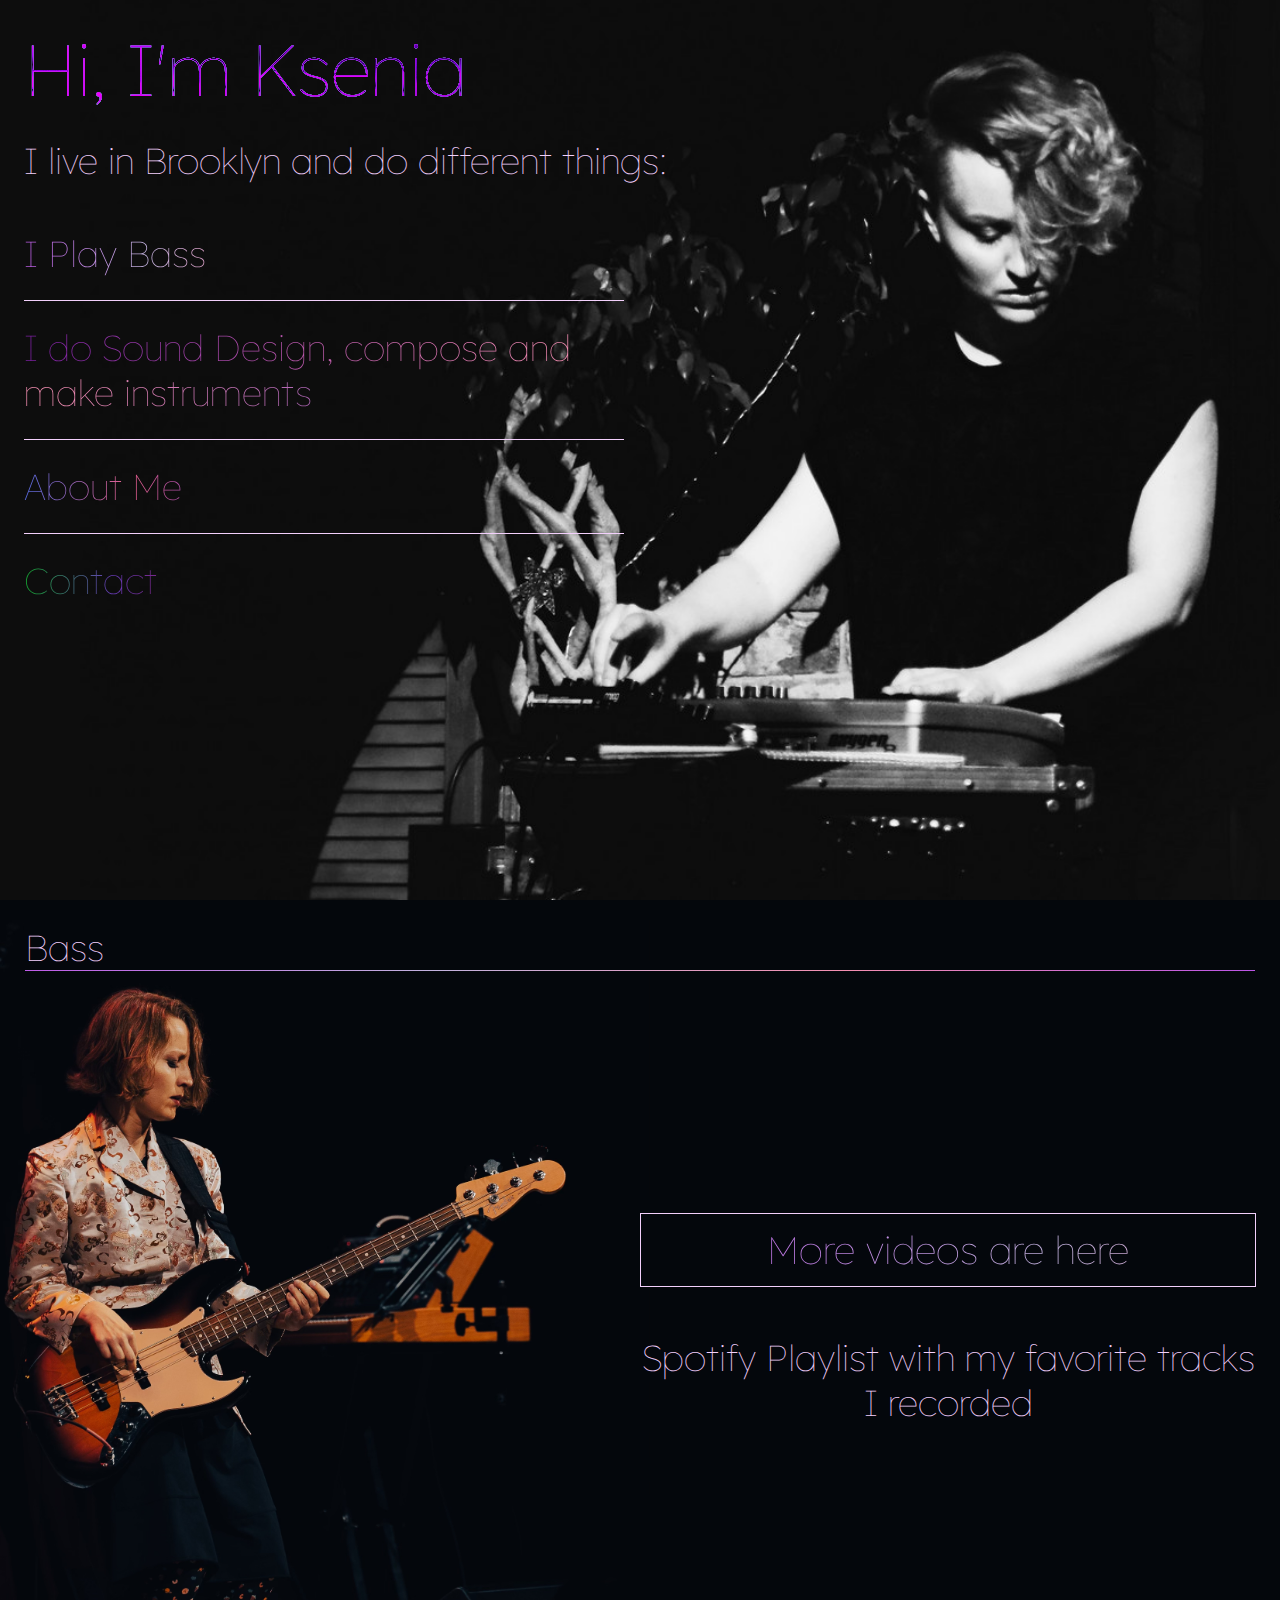
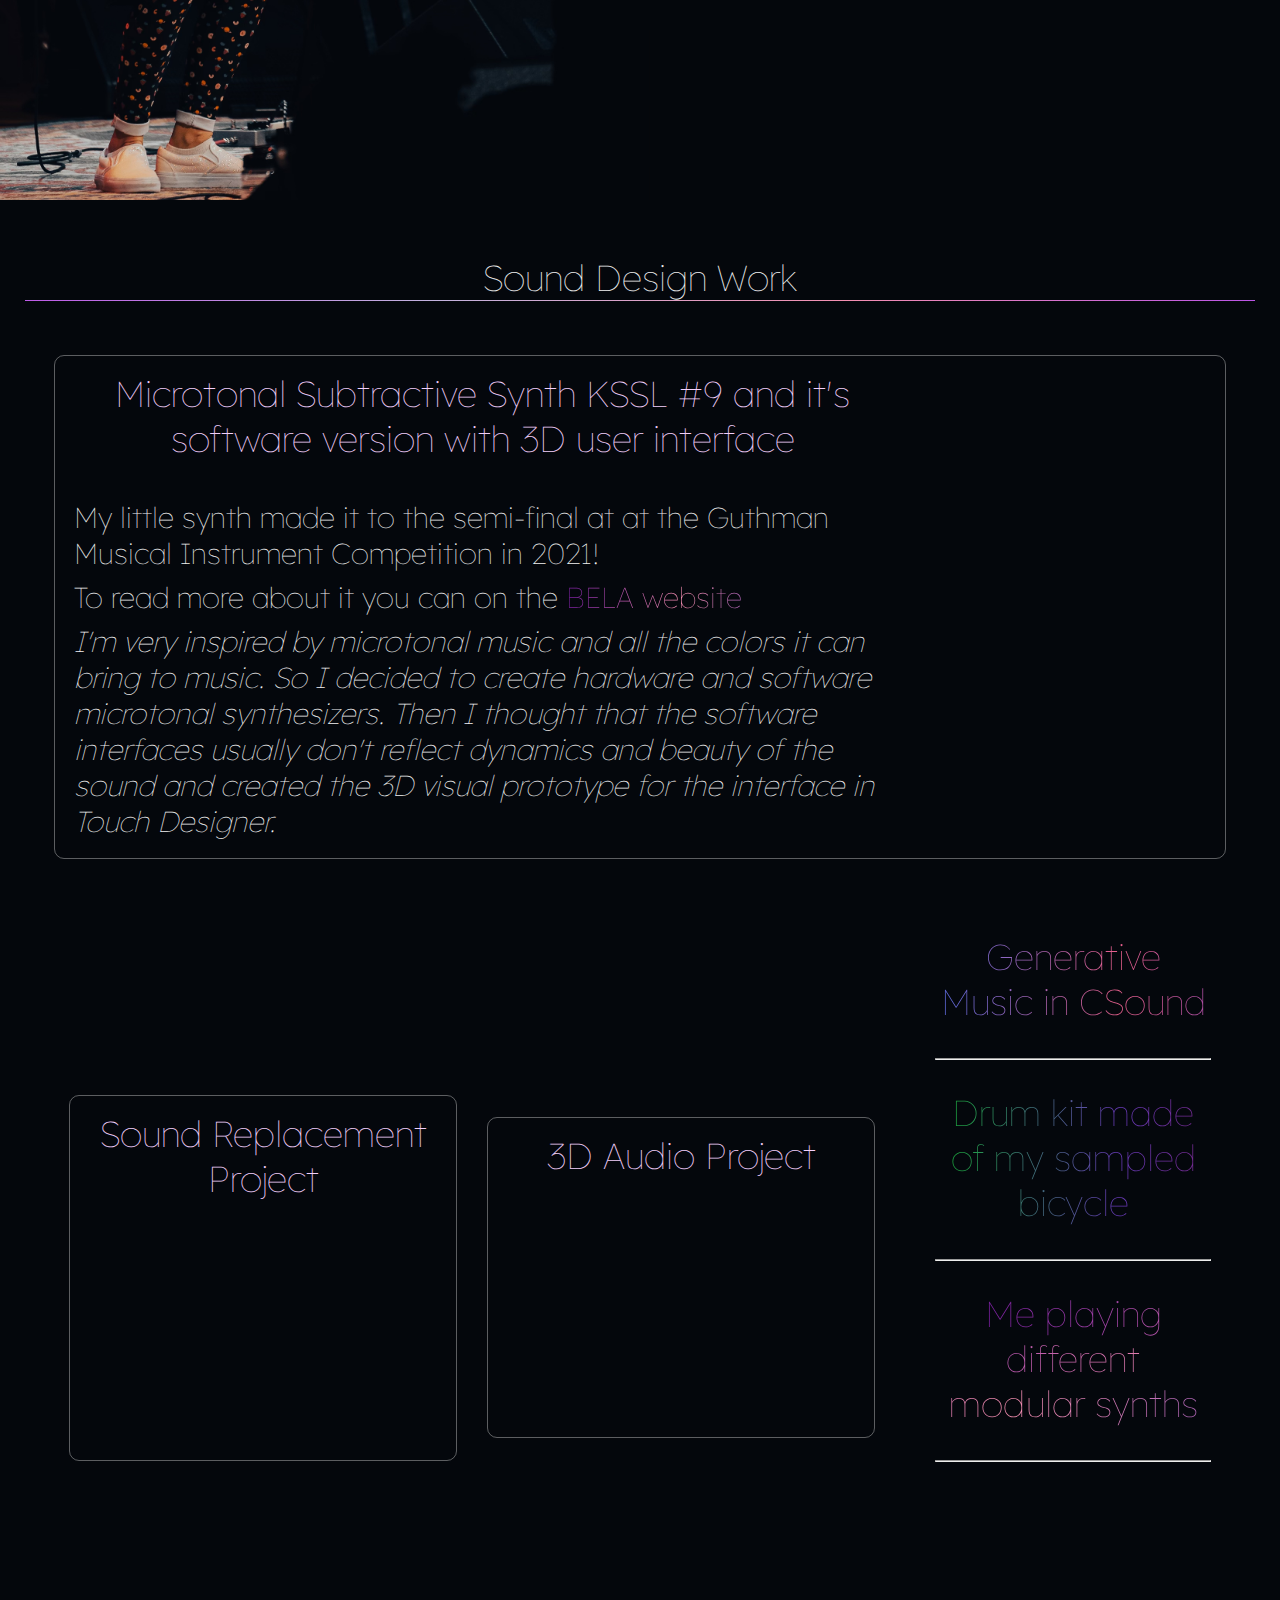
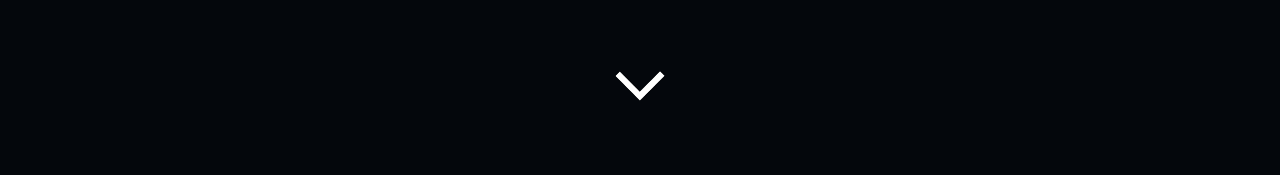
==== index.html @ 38d5e0b8 "add sound section" ====
<!DOCTYPE html>
<html lang="en">
  <head>
    <meta charset="UTF-8" />
    <meta name="viewport" content="width=device-width, initial-scale=1.0" />
    <link rel="stylesheet" href="styles.css" />
    <!-- <link rel="stylesheet" href="mediaqueries.css" /> -->
    <title>Ksenia</title>
  </head>
  <body>
    <section id="intro">
      <div class="content">
        <h1>Hi, I'm Ksenia</h1>
        <h2>I live in Brooklyn and do different things:</h2>

        <nav>
          <ul>
            <li><a href="#bass" class="glowing-list-1">I Play Bass</a></li>
            <li>
              <a href="#sound" class="glowing-list-2"
                >I do Sound Design, compose and make instruments</a
              >
            </li>
            <li><a href="#about" class="glowing-list-3">About Me</a></li>
            <li><a href="#contact" class="glowing-list-4">Contact</a></li>
          </ul>
        </nav>
      </div>
    </section>

    <section id="bass">
      <h2>Bass</h2>

      <div class="content">
        <div class="videos">
          <div>
            <div class="iframe-aspect-ratio">
              <iframe
                src="https://www.youtube.com/embed/ER7UyqsCuZs?si=igwknBAu9dpmXim9"
                title="YouTube video player"
                frameborder="0"
                allow="accelerometer; autoplay; clipboard-write; encrypted-media; gyroscope; picture-in-picture; web-share"
                allowfullscreen
              ></iframe>
            </div>
          </div>

          <div>
            <div class="iframe-aspect-ratio">
              <iframe
                src="https://www.youtube.com/embed/fm25aZRtSL4?si=6typotgjqZKX_PFl"
                title="YouTube video player"
                frameborder="0"
                allow="accelerometer; autoplay; clipboard-write; encrypted-media; gyroscope; picture-in-picture; web-share"
                allowfullscreen
              ></iframe>
            </div>
          </div>
        </div>

        <a
          class="more-videos glowing-list-1"
          href="https://youtube.com/playlist?list=PLnggjYkbmAYRdzCvsXTFa_NMc-6WFFzjN&si=6ZrbuTIdah1bga1S"
          target="_blank"
          >More videos are here</a
        >

        <div class="spotify">
          <h3>Spotify Playlist with my favorite tracks I recorded</h3>

          <iframe
            style="border-radius: 12px"
            src="https://open.spotify.com/embed/playlist/4ZUiWnlPpBr1buIvkFiyx6?utm_source=generator"
            frameborder="0"
            allowfullscreen=""
            allow="autoplay; clipboard-write; encrypted-media; fullscreen; picture-in-picture"
            loading="lazy"
          ></iframe>
        </div>
        <!-- <a href="#sound">
          <img src="/assets/arrow-down.png" alt="" class="arrow" href="#sound"
        /></a> -->
      </div>
    </section>
    <section id="sound">
      <h2>Sound Design Work</h2>
      <div class="container-kssl">
        <div class="kssl-text">
          <h3>
            Microtonal Subtractive Synth KSSL #9 and it's software version with
            3D user interface
          </h3>
          <p>
            My little synth made it to the semi-final at at the Guthman Musical
            Instrument Competition in 2021!
          </p>
          <p>
            To read more about it you can on the
            <a href="https://blog.bela.io/microtonal-synth-at-guthman/" class="glowing-list-2"
              >BELA website</a
            >
          </p>
          <p>
            <em>
              I'm very inspired by microtonal music and all the colors it can
              bring to music. So I decided to create hardware and software
              microtonal synthesizers. Then I thought that the software
              interfaces usually don't reflect dynamics and beauty of the sound
              and created the 3D visual prototype for the interface in Touch
              Designer.</em
            >
          </p>
        </div>
        <iframe
          width="356"
          height="200"
          src="https://www.youtube.com/embed/g0TnVF7yP6Q?si=8DM-0IqFEzrhtr99"
          title="YouTube video player"
          frameborder="0"
          allow="accelerometer; autoplay; clipboard-write; encrypted-media; gyroscope; picture-in-picture; web-share"
          allowfullscreen
        ></iframe>
      </div>
      <div class="container-mid">
        <div class="container-mid-left">
          <div class="sound-replacement">
            <h3>Sound Replacement Project</h3>
            <!-- <p>
            All the foley and creature sounds (except the thunder) are original
            - sampled or synthesized
          </p> -->
            <iframe
              width="356"
              height="200"
              src="https://www.youtube.com/embed/3ggFThMATzk?si=RX_49lnwSE-zMB6D"
              title="YouTube video player"
              frameborder="0"
              allow="accelerometer; autoplay; clipboard-write; encrypted-media; gyroscope; picture-in-picture; web-share"
              allowfullscreen
            ></iframe>
          </div>
          <div class="audio3d">
            <h3>3D Audio Project</h3>
            <!-- <p>
            Please use headphones to experience Spacial Audio. Guitar is
            recorded by David Fiuczynski. Voice sample by Kenny Werner
          </p> -->
            <iframe
              width="356"
              height="200"
              src="https://www.youtube.com/embed/QlKQpWC-YvA?si=zlp33jrdkTCvEUwx"
              title="YouTube video player"
              frameborder="0"
              allow="accelerometer; autoplay; clipboard-write; encrypted-media; gyroscope; picture-in-picture; web-share"
              allowfullscreen
            ></iframe>
          </div>
        </div>
        <div class="container-mid-right">
          <div class="small-window">
            <h3 class="glowing-list-3">Generative Music in CSound</h3>
            <hr />
          </div>
          <div class="small-window">
            <h3 class="glowing-list-4" ><a href="/bike.html">Drum kit made of my sampled bicycle</a></h3>
            <hr />
          </div>
          <div class="small-window">
            <h3>
              <a class="glowing-list-2"
                href="https://www.youtube.com/playlist?list=PLnggjYkbmAYQJW-3J2xver7lKZX9fLEfj"
                >Me playing different modular synths</a
              >
            </h3>
            <hr />
          </div>
          <div class="small-window">
            <!-- <h3>My Music on Bamdcamp</h3> -->
            <iframe
              style="border: 0; width: 100%; height: 42px"
              src="https://bandcamp.com/EmbeddedPlayer/album=1348326211/size=small/bgcol=ffffff/linkcol=333333/transparent=true/"
              seamless
              ><a href="https://kseniia.bandcamp.com/album/ambient"
                >Ambient by Kseniia</a
              ></iframe
            >
          </div>
          <div class="small-window">
            <!-- <h3>My Music on Bamdcamp</h3> -->
            <iframe
              style="border: 0; width: 100%; height: 42px"
              src="https://bandcamp.com/EmbeddedPlayer/album=4063065433/size=small/bgcol=ffffff/linkcol=0687f5/transparent=true/"
              seamless
              ><a href="https://kseniia.bandcamp.com/album/microtonal"
                >Microtonal by Kseniia</a
              ></iframe
            >
          </div>
        </div>
      </div>
    </div >
   
    <a href="#contact" >
      <img src="/assets/arrow-down.png" alt="" class="arrow" href="#contact" style="align-items: center"
    /></a>
  </div>
    </section>
    <script src="/script.js"></script>
  </body>
</html>
---- styles.css ----
/* Main Stuff */

@import url('https://fonts.googleapis.com/css2?family=Lexend:wght@100;200;300;400;500;600;700;800;900&family=Nunito+Sans:wght@200;300;400&family=Yuji+Boku&family=Yuji+Hentaigana+Akari&display=swap');

@keyframes moveRight {
  from {
    background-position: 0% center;
  }
  to {
    background-position: -200% center;
  }
}

* {
  margin: 0;
  padding: 0;
  box-sizing: border-box;
}

:root,
html {
  --base-font-size: 1rem;

  scroll-behavior: smooth;
  height: 100%;
  font-size: var(--base-font-size);
  background-color: rgb(13, 13, 13);
}

body {
  min-height: 100%;
  color: #f3d0fc;
  font-family: 'Lexend', sans-serif;
  font-weight: 100;
  font-size: 1.6rem;
}

a {
  text-decoration: none;
  color: rgb(240, 240, 240);
}

img {
  display: block;
  max-width: 100%;
  height: auto;
}

h1,
h2,
h3 {
  line-height: normal;
  font-weight: 100;
}

h3 {
  font-size: 1.5rem;
  margin-block-end: 1rem;
  text-align: center;
}

section {
  min-height: 100vh;
  display: flex;
  flex-direction: column;
  position: relative;
  padding: 1rem;
}

section:not(#intro) h2 {
  position: relative;
  z-index: 1;
  font-size: 1.5rem;
  margin-block-end: 1rem;
  border-width: 1px;
  border-style: solid;
  border-image: linear-gradient(
      to right,
      rgb(190, 92, 232),
      rgb(195, 179, 223),
      rgb(244, 143, 177),
      rgb(187, 85, 230)
    )
    0 0 100% 0;
}

section .content {
  position: relative;
  z-index: 1;
}

/* We're going to use the :before pseudo element for the section's background image. */
section::before {
  content: '';
  display: block;
  position: absolute;
  z-index: 0;
  inset: 0;
  background-position: 50% 0;
  background-size: cover;
  background-repeat: no-repeat;
  transition: opacity 1s;
}

section.in-view::before {
  opacity: max(calc(1 - var(--intersecting-ratio)), 0.1);
}

section.in-view .content {
  opacity: var(--intersecting-ratio);
}

/* Intro Section */

#intro::before {
  background-image: url('/assets/bg.jpg');
  background-position: right bottom;
  background-size: min(120%, 1200px);
  color: #f3d0fc;
  transition: background-position 1s;
}

h1 {
  font-weight: 100;
  font-size: 3rem;
  margin-bottom: 1rem;
  background: linear-gradient(121deg, #ad00ff 0%, #0c0056 100%),
    linear-gradient(121deg, #fa00ff 0%, rgba(0, 255, 71, 0) 100%),
    linear-gradient(127deg, #00f0ff 0%, #a80000 100%),
    radial-gradient(107% 142% at 15% 104%, #f3d0fc 0%, #1700a4 100%),
    radial-gradient(100% 100% at 50% 0%, #7300a9 0%, #00ffe0 100%),
    radial-gradient(100% 100% at 50% 0%, #7300a9 0%, #00ffe0 100%),
    linear-gradient(127deg, #b7d500 0%, #2200aa 100%);
  background-blend-mode: overlay, color, overlay, difference, color-dodge,
    difference, normal;
  background-size: 200%;
  background-clip: text;
  -webkit-background-clip: text;
  -webkit-text-fill-color: transparent;
}

#intro h2 {
  font-weight: 100;
  font-size: 1.5rem;
  margin-block-end: 1rem;
  color: #f3d0fc;
}

nav {
  max-width: min(100%, 25ch);
}

nav ul {
  list-style: none;
}

nav li {
  font-size: 1.5rem;
  border-block-end: 1px solid;
  padding-block: 1rem;
}

nav li:last-child {
  border-block-end: none;
}

.section-background {
  position: relative;
}

.glowing-list-1 {
  animation: moveRight 4s linear infinite;
  background: linear-gradient(
    to right,
    rgb(190, 92, 232),
    rgb(195, 179, 223),
    rgb(244, 143, 177),
    rgb(187, 85, 230)
  );
  background-size: 200%;
  background-clip: text;
  -webkit-background-clip: text;
  -webkit-text-fill-color: transparent;
}

.glowing-list-2 {
  animation: moveRight 4s linear infinite;
  background: linear-gradient(
    to left,
    rgb(123, 31, 162),
    rgb(103, 58, 183),
    rgb(244, 143, 177),
    rgb(123, 31, 162)
  );
  background-size: 200%;
  background-clip: text;
  -webkit-background-clip: text;
  -webkit-text-fill-color: transparent;
}

.glowing-list-3 {
  animation: moveRight 4s linear infinite;
  background: linear-gradient(
    to left,
    rgb(105, 87, 236),
    rgb(103, 58, 183),
    rgb(232, 96, 141),
    rgb(87, 107, 225)
  );
  background-size: 200%;
  background-clip: text;
  -webkit-background-clip: text;
  -webkit-text-fill-color: transparent;
}
.glowing-list-4 {
  animation: moveRight 5s linear infinite;
  background: linear-gradient(
    to right,
    rgb(20, 173, 50),
    rgb(103, 58, 183),
    rgb(131, 21, 89),
    rgb(31, 202, 53)
  );
  background-size: 200%;
  background-clip: text;
  -webkit-background-clip: text;
  -webkit-text-fill-color: transparent;
}

/* Bass section */
#bass {
  background-color: rgba(4, 7, 12, 255);
}

#bass::before {
  background-size: contain;
  background-position: -80px 20px;
  background-image: url('/assets/bg2.jpg');
  color: rgb(240, 240, 240);
}

#bass .iframe-aspect-ratio {
  position: relative;
  width: 100%;
  height: 0;
  padding-block-end: 56.25%;
  margin-block-end: 2rem;
}

#bass .iframe-aspect-ratio iframe {
  position: absolute;
  width: 100%;
  height: 100%;
  left: 0;
  top: 0;
}

#bass .more-videos {
  display: block;
  margin-block-end: 2rem;
  padding: 0.5rem;
  text-align: center;
  border: 1px solid #f3d0fc;
}

#bass .spotify iframe {
  width: 100%;
  height: 300px;
}

.container-bass {
  display: flex;
  flex-wrap: wrap;
  justify-content: flex-end;
  gap: 4vh;
  margin-right: 10vh;
  list-style: none;
}

.bass-class {
  width: 63%;
  float: right;
  text-align: center;
}

.arrow {
  height: 30px;
  margin-bottom: 50px;
}

#sound {
  background-color: rgba(4, 7, 12, 255);
  /* background-image: url("/assets/bg2.jpg"); */
  background-position: right 800px bottom 0px;
  background-attachment: fixed;
  background-size: contain;
  background-repeat: no-repeat;
  color: rgb(240, 240, 240);
}
/* Sound Design Section */
p {
  padding: 4px;
  font-size: 1.2rem;
}
#sound h2 {
  text-align: center;
  padding-top: 30px;
  margin-bottom: 0;
}
#sound h3 {
  font-size: 1.5rem;
  padding-bottom: 10px;
  font-weight: 100;
  text-align: center;
  color: #f3d0fc;
}

.container-kssl {
  margin: 30px;
  display: flex;
  /* flex-wrap: wrap; */
  border: 1px solid rgba(225, 225, 225, 0.4);
  padding: 15px;
  border-radius: 10px;
}
.kssl-text {
  padding-right: 15px;
}

.container-mid {
  margin: 30px;
  display: flex;
}
.container-mid-left {
  display: flex;
  /* flex-wrap: wrap; */
  align-items: center;
  /* border: 1px solid rgba(225, 225, 225, 0.4); */
  padding: 15px;
  border-radius: 10px;
}
.sound-replacement,
.audio3d {
  border: 1px solid rgba(225, 225, 225, 0.4);
  padding: 15px;
  border-radius: 10px;
  margin-right: 30px;
  margin-bottom: 5px;
}
.small-window {
  padding: 15px;
}
#sound .arrow {
  display: block;
  margin-left: auto;
  margin-right: auto;
  /* width: 50%; */
}
/* Contact Section */

#contact {
  background-color: rgba(4, 7, 12, 255);
  background-image: url('/assets/bg_contact.JPG');
  background-position: right 0px bottom 0px;
  background-attachment: fixed;
  background-size: cover;
  background-repeat: no-repeat;
  color: rgb(240, 240, 240);
}

#contact h2 {
  font-weight: 100;
  font-size: 3rem;
  padding-top: 5rem;
  padding-left: 12rem;
  margin-bottom: 4rem;
  /* padding-bottom: 4rem; */
  color: black;
}
#contact h3 {
  font-weight: 100;
  font-size: 1.5rem;
  padding-left: 12rem;
  padding-top: 10px;
  padding-bottom: 10px;
  color: black;
}
form {
  max-width: 420px;
  margin-left: 7rem;
  /* margin-left: 7rem; */
}
.feedback-input {
  border-radius: 5px;
  font-family: inherit;
  font-weight: 200;
  color: black;
  line-height: 22px;
  background-color: transparent;
  border: 1px solid black;
  transition: all 0.3s;
  padding: 13px;
  margin-bottom: 15px;
  width: 100%;
  box-sizing: border-box;
  outline: 0;
}

.feedback-input:focus {
  border: 1px solid gray;
}

textarea {
  height: 150px;
  line-height: 150%;
  resize: vertical;
}

.submit {
  font-family: inherit;
  font-weight: 200;
  background-color: transparent;
  width: 100%;
  border: 1px solid #0c0056;
  /* background: #cc6666; */
  border-radius: 5px;
  cursor: pointer;
  color: #10093e;
  font-size: 24px;
  padding-top: 10px;
  padding-bottom: 10px;
  transition: all 0.3s;
  /* margin-top: -4px; */
  /* font-weight: 700; */
  /* margin-bottom: 4rem; */
}

.submit:hover {
  background: rgba(255, 255, 255, 0.5);
}
.footer {
  margin-left: 10rem;
}
.social-links {
  padding-right: 37px;
  height: 50px;
  transition: all 0.3s;
}
.social-links:hover {
  opacity: 0.6;
}

@media screen and (min-width: 500px) {
  :root {
    font-size: calc(1.25 * var(--base-font-size));
  }

  #bass .content {
    align-self: flex-end;
    max-width: calc(500px - 2rem);
  }
}

@media screen and (min-width: 1000px) {
  :root {
    font-size: calc(1.5 * var(--base-font-size));
  }

  #bass .content {
    max-width: 50%;
  }

  #bass .videos {
    display: flex;
    gap: 0.5rem;
  }

  #bass .videos > :nth-child(1),
  #bass .videos > :nth-child(2) {
    flex-grow: 1;
  }
}

@media screen and (min-width: 1500px) {
  :root {
    font-size: calc(1.75 * var(--base-font-size));
  }
}

@media screen and (min-width: 2000px) {
  :root {
    font-size: calc(2 * var(--base-font-size));
  }
}
---- mediaqueries.css ----
@media screen and (max-width: 1400px) {
}

@media screen and (max-width: 1200px) {
  #intro {
    background-position: bottom 1400px right 400px;
    background-size: 70%;
  }
  h1 {
    font-weight: 200;
    font-size: 2.5rem;
    width: 100%;
    margin-bottom: 1rem;
  }
  h2 {
    font-weight: 100;
    font-size: 1.5rem;
  }
  .list-of-things {
    display: flex;
    flex-direction: column;
    width: 100%;
    /* margin-top: 1rem; */
  }
  .list-of-things h2 {
    margin-top: 1rem;
  }

  #bass {
    background-color: rgba(4, 7, 12, 255);
    background-image: url('/assets/bg2.jpg');
    background-position: right 800px bottom 0px;
    background-attachment: fixed;
    background-size: contain;
    background-repeat: no-repeat;
    color: rgb(240, 240, 240);
  }

  #bass h2 {
    font-family: inherit;
    padding-top: 40px;
    margin-bottom: 30px;
  }
  .container-bass {
    display: flex;
    flex-wrap: wrap;
    justify-content: flex-end;
    gap: 4vh;
    margin-right: 10vh;
    list-style: none;
  }

  .bass-class {
    width: 63%;
    float: right;
    text-align: center;
  }

  .arrow {
    height: 30px;
    margin-bottom: 50px;
  }
}

@media screen and (max-width: 600px) {
}
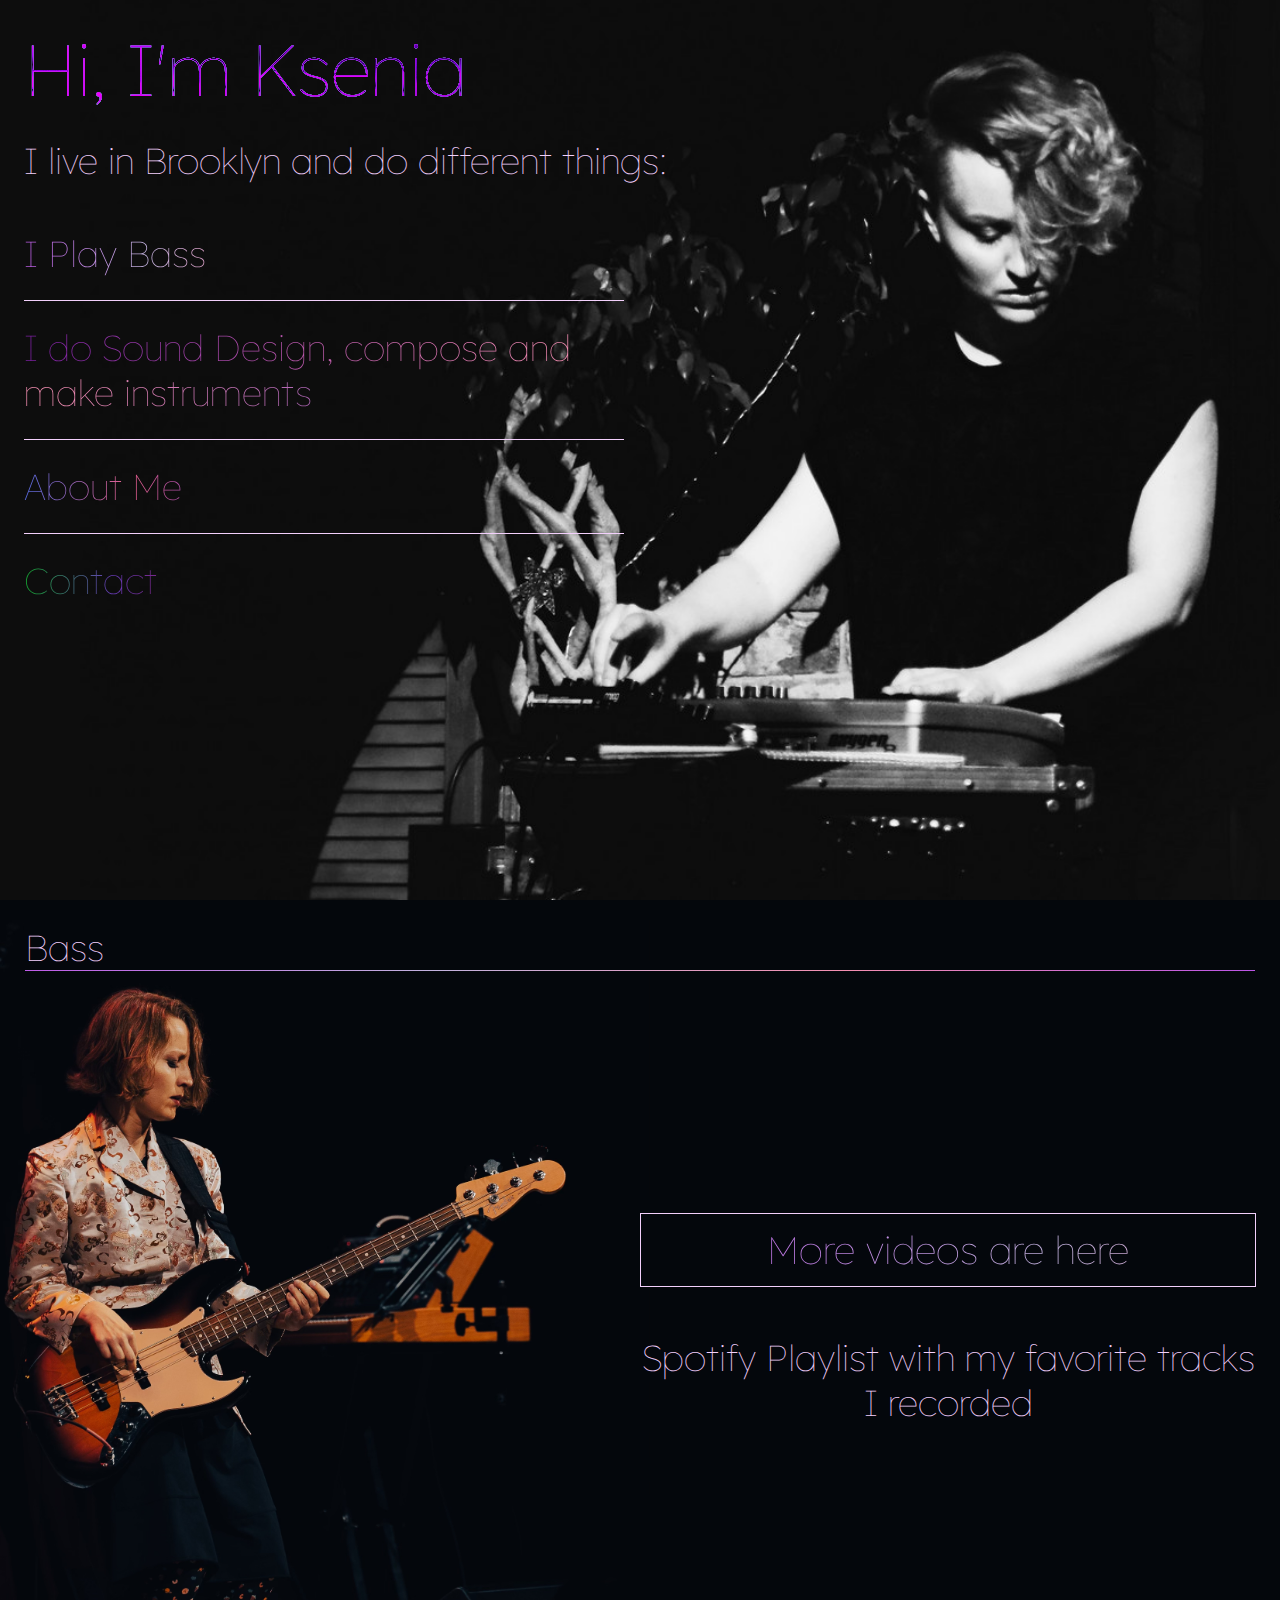
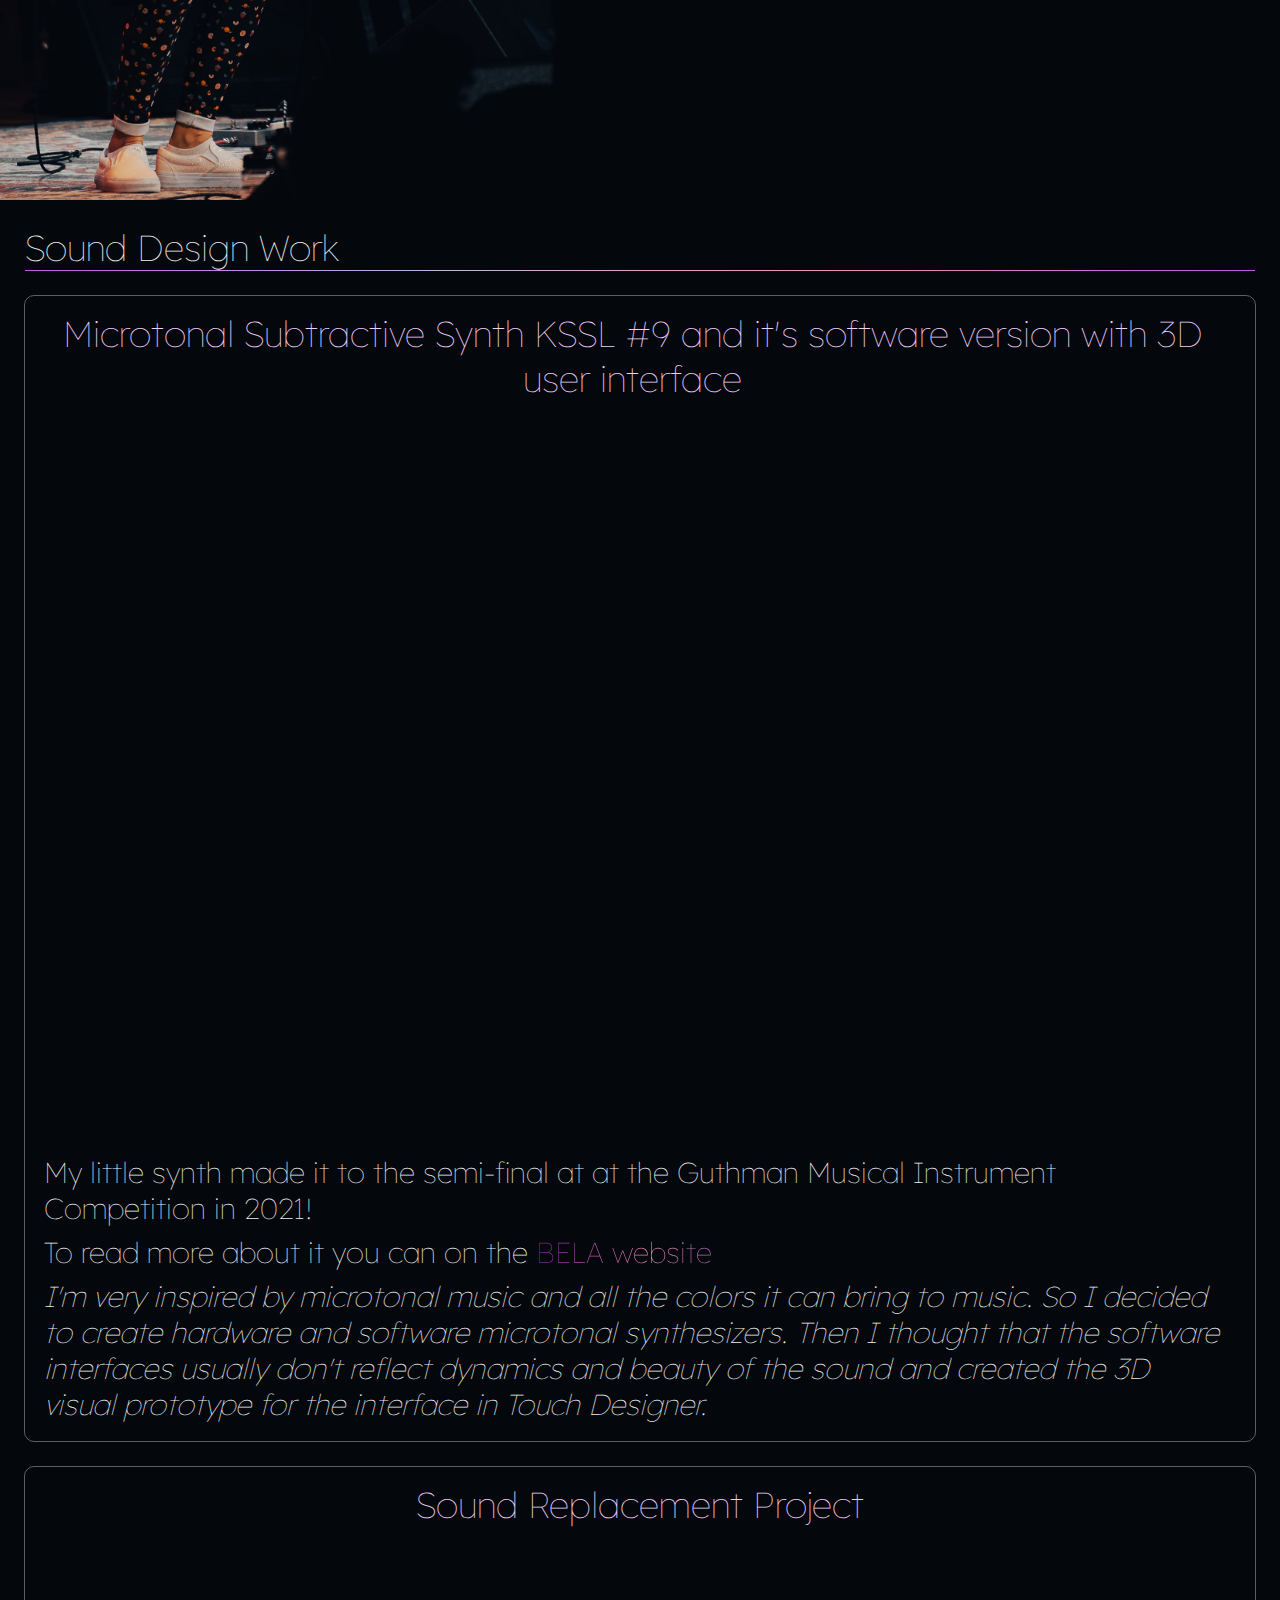
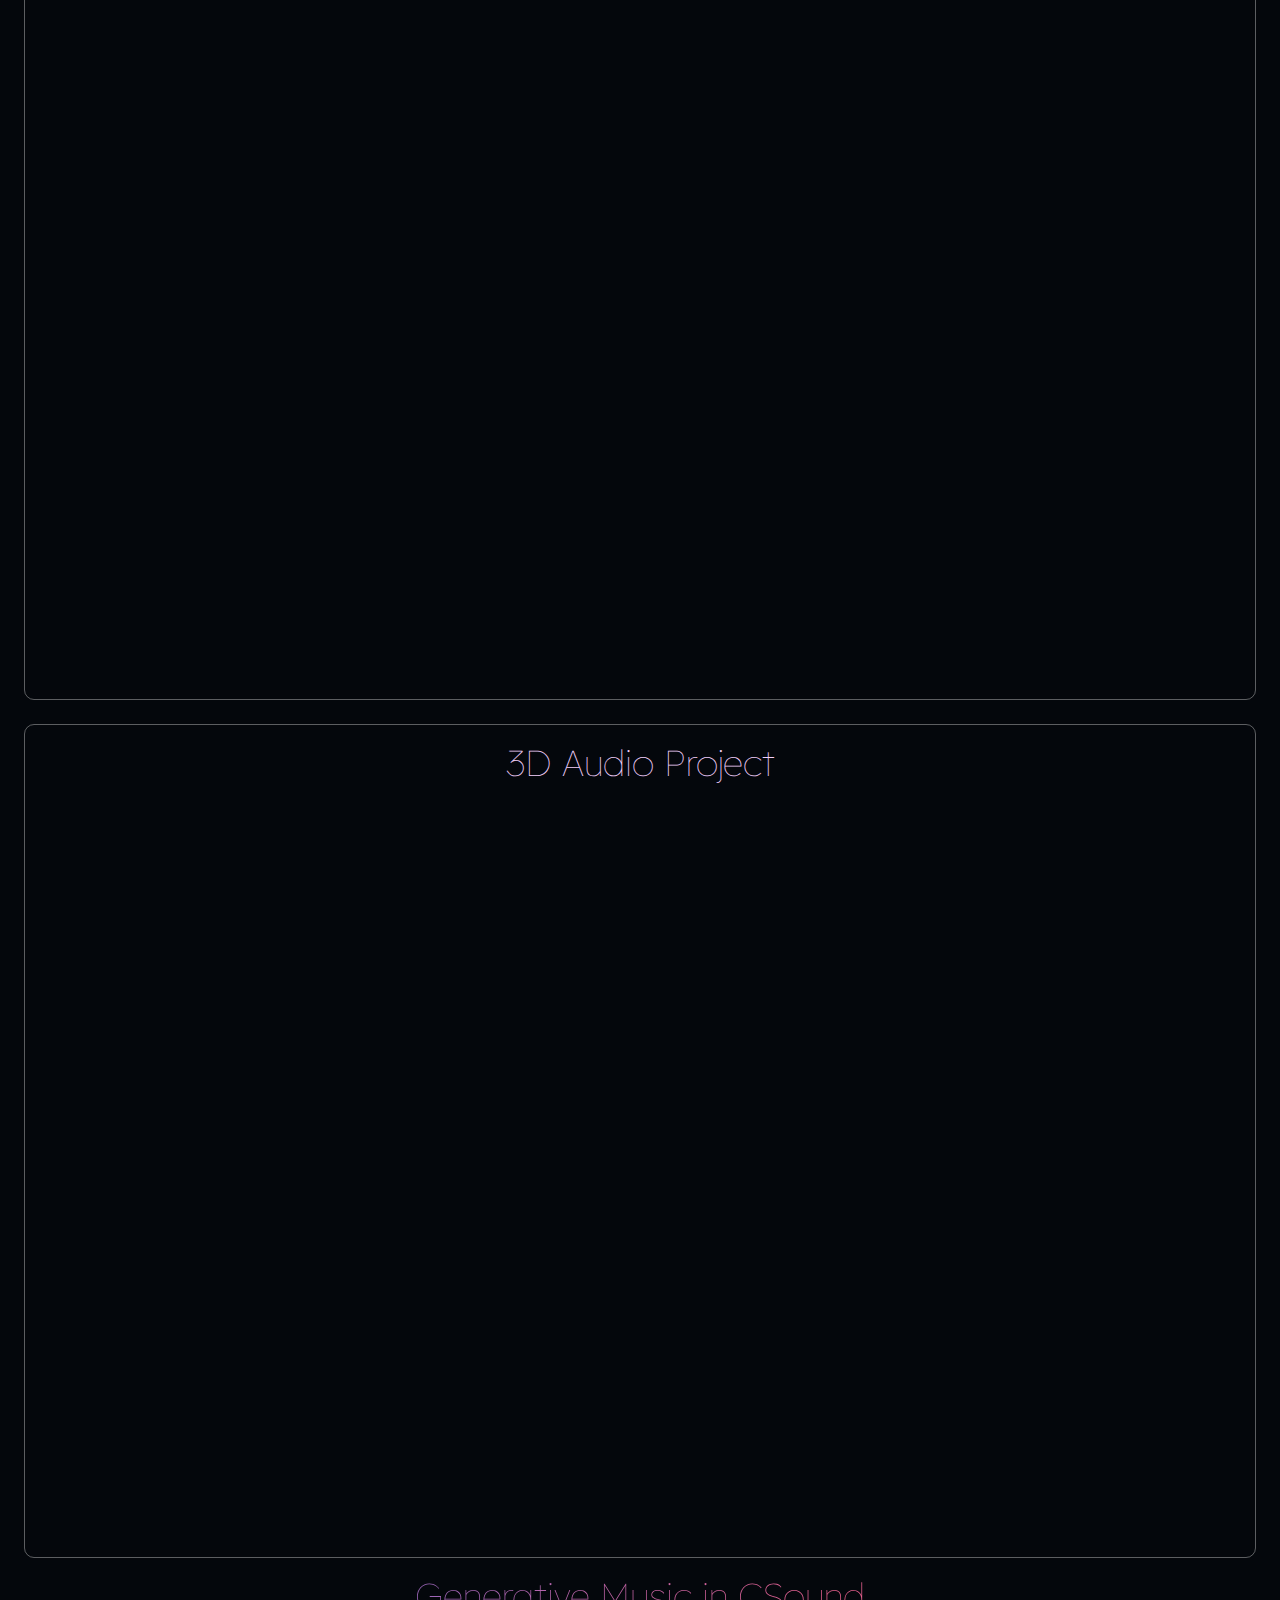
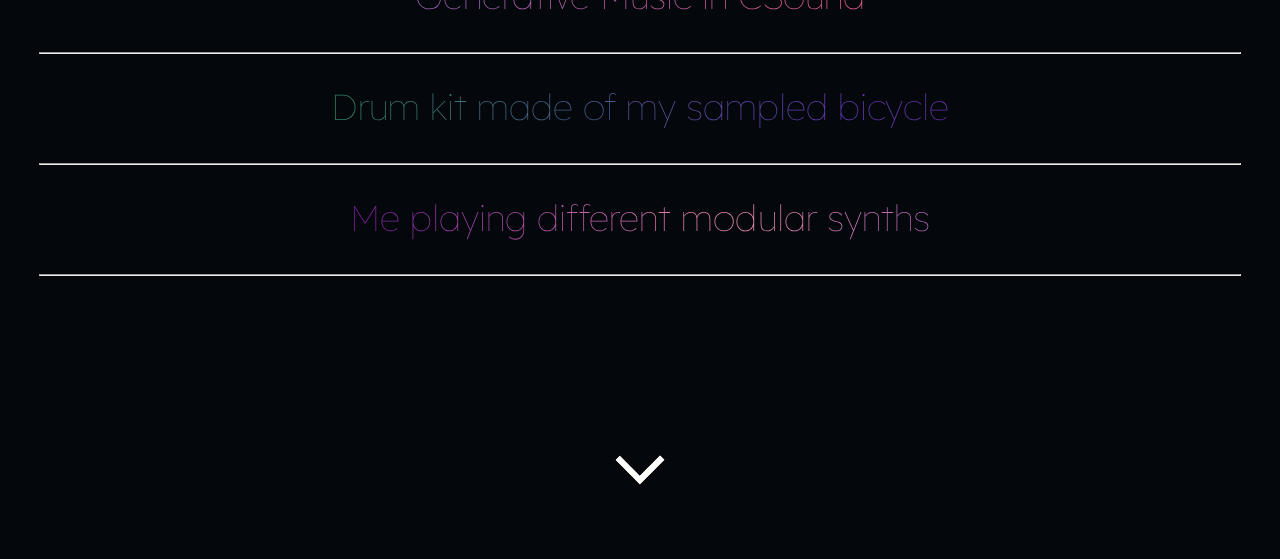
==== commit 93e87428: "Restyles sound section." ====
--- a/index.html
+++ b/index.html
@@ -77,133 +77,139 @@
             loading="lazy"
           ></iframe>
         </div>
-        <!-- <a href="#sound">
-          <img src="/assets/arrow-down.png" alt="" class="arrow" href="#sound"
-        /></a> -->
       </div>
     </section>
     <section id="sound">
       <h2>Sound Design Work</h2>
-      <div class="container-kssl">
-        <div class="kssl-text">
+
+      <div class="project-videos">
+        <div class="project-video container-kssl">
+          <div class="kssl-text">
+            <h3>
+              Microtonal Subtractive Synth KSSL #9 and it's software version
+              with 3D user interface
+            </h3>
+
+            <div>
+              <div class="iframe-aspect-ratio">
+                <iframe
+                  src="https://www.youtube.com/embed/g0TnVF7yP6Q?si=8DM-0IqFEzrhtr99"
+                  title="YouTube video player"
+                  frameborder="0"
+                  allow="accelerometer; autoplay; clipboard-write; encrypted-media; gyroscope; picture-in-picture; web-share"
+                  allowfullscreen
+                ></iframe>
+              </div>
+            </div>
+
+            <p>
+              My little synth made it to the semi-final at at the Guthman
+              Musical Instrument Competition in 2021!
+            </p>
+            <p>
+              To read more about it you can on the
+              <a
+                href="https://blog.bela.io/microtonal-synth-at-guthman/"
+                class="glowing-list-2"
+                >BELA website</a
+              >
+            </p>
+            <p>
+              <em>
+                I'm very inspired by microtonal music and all the colors it can
+                bring to music. So I decided to create hardware and software
+                microtonal synthesizers. Then I thought that the software
+                interfaces usually don't reflect dynamics and beauty of the
+                sound and created the 3D visual prototype for the interface in
+                Touch Designer.</em
+              >
+            </p>
+          </div>
+        </div>
+        <div class="project-video sound-replacement">
+          <h3>Sound Replacement Project</h3>
+          <div>
+            <div class="iframe-aspect-ratio">
+              <iframe
+                src="https://www.youtube.com/embed/3ggFThMATzk?si=RX_49lnwSE-zMB6D"
+                title="YouTube video player"
+                frameborder="0"
+                allow="accelerometer; autoplay; clipboard-write; encrypted-media; gyroscope; picture-in-picture; web-share"
+                allowfullscreen
+              ></iframe>
+            </div>
+          </div>
+        </div>
+        <div class="project-video audio3d">
+          <h3>3D Audio Project</h3>
+
+          <div>
+            <div class="iframe-aspect-ratio">
+              <iframe
+                src="https://www.youtube.com/embed/QlKQpWC-YvA?si=zlp33jrdkTCvEUwx"
+                title="YouTube video player"
+                frameborder="0"
+                allow="accelerometer; autoplay; clipboard-write; encrypted-media; gyroscope; picture-in-picture; web-share"
+                allowfullscreen
+              ></iframe>
+            </div>
+          </div>
+        </div>
+      </div>
+
+      <div class="container-mid-right">
+        <div class="small-window">
+          <h3 class="glowing-list-3">Generative Music in CSound</h3>
+          <hr />
+        </div>
+        <div class="small-window">
+          <h3 class="glowing-list-4">
+            <a href="/bike.html">Drum kit made of my sampled bicycle</a>
+          </h3>
+          <hr />
+        </div>
+        <div class="small-window">
           <h3>
-            Microtonal Subtractive Synth KSSL #9 and it's software version with
-            3D user interface
+            <a
+              class="glowing-list-2"
+              href="https://www.youtube.com/playlist?list=PLnggjYkbmAYQJW-3J2xver7lKZX9fLEfj"
+              >Me playing different modular synths</a
+            >
           </h3>
-          <p>
-            My little synth made it to the semi-final at at the Guthman Musical
-            Instrument Competition in 2021!
-          </p>
-          <p>
-            To read more about it you can on the
-            <a href="https://blog.bela.io/microtonal-synth-at-guthman/" class="glowing-list-2"
-              >BELA website</a
-            >
-          </p>
-          <p>
-            <em>
-              I'm very inspired by microtonal music and all the colors it can
-              bring to music. So I decided to create hardware and software
-              microtonal synthesizers. Then I thought that the software
-              interfaces usually don't reflect dynamics and beauty of the sound
-              and created the 3D visual prototype for the interface in Touch
-              Designer.</em
-            >
-          </p>
-        </div>
-        <iframe
-          width="356"
-          height="200"
-          src="https://www.youtube.com/embed/g0TnVF7yP6Q?si=8DM-0IqFEzrhtr99"
-          title="YouTube video player"
-          frameborder="0"
-          allow="accelerometer; autoplay; clipboard-write; encrypted-media; gyroscope; picture-in-picture; web-share"
-          allowfullscreen
-        ></iframe>
-      </div>
-      <div class="container-mid">
-        <div class="container-mid-left">
-          <div class="sound-replacement">
-            <h3>Sound Replacement Project</h3>
-            <!-- <p>
-            All the foley and creature sounds (except the thunder) are original
-            - sampled or synthesized
-          </p> -->
-            <iframe
-              width="356"
-              height="200"
-              src="https://www.youtube.com/embed/3ggFThMATzk?si=RX_49lnwSE-zMB6D"
-              title="YouTube video player"
-              frameborder="0"
-              allow="accelerometer; autoplay; clipboard-write; encrypted-media; gyroscope; picture-in-picture; web-share"
-              allowfullscreen
-            ></iframe>
-          </div>
-          <div class="audio3d">
-            <h3>3D Audio Project</h3>
-            <!-- <p>
-            Please use headphones to experience Spacial Audio. Guitar is
-            recorded by David Fiuczynski. Voice sample by Kenny Werner
-          </p> -->
-            <iframe
-              width="356"
-              height="200"
-              src="https://www.youtube.com/embed/QlKQpWC-YvA?si=zlp33jrdkTCvEUwx"
-              title="YouTube video player"
-              frameborder="0"
-              allow="accelerometer; autoplay; clipboard-write; encrypted-media; gyroscope; picture-in-picture; web-share"
-              allowfullscreen
-            ></iframe>
-          </div>
-        </div>
-        <div class="container-mid-right">
-          <div class="small-window">
-            <h3 class="glowing-list-3">Generative Music in CSound</h3>
-            <hr />
-          </div>
-          <div class="small-window">
-            <h3 class="glowing-list-4" ><a href="/bike.html">Drum kit made of my sampled bicycle</a></h3>
-            <hr />
-          </div>
-          <div class="small-window">
-            <h3>
-              <a class="glowing-list-2"
-                href="https://www.youtube.com/playlist?list=PLnggjYkbmAYQJW-3J2xver7lKZX9fLEfj"
-                >Me playing different modular synths</a
-              >
-            </h3>
-            <hr />
-          </div>
-          <div class="small-window">
-            <!-- <h3>My Music on Bamdcamp</h3> -->
-            <iframe
-              style="border: 0; width: 100%; height: 42px"
-              src="https://bandcamp.com/EmbeddedPlayer/album=1348326211/size=small/bgcol=ffffff/linkcol=333333/transparent=true/"
-              seamless
-              ><a href="https://kseniia.bandcamp.com/album/ambient"
-                >Ambient by Kseniia</a
-              ></iframe
-            >
-          </div>
-          <div class="small-window">
-            <!-- <h3>My Music on Bamdcamp</h3> -->
-            <iframe
-              style="border: 0; width: 100%; height: 42px"
-              src="https://bandcamp.com/EmbeddedPlayer/album=4063065433/size=small/bgcol=ffffff/linkcol=0687f5/transparent=true/"
-              seamless
-              ><a href="https://kseniia.bandcamp.com/album/microtonal"
-                >Microtonal by Kseniia</a
-              ></iframe
-            >
-          </div>
-        </div>
-      </div>
-    </div >
-   
-    <a href="#contact" >
-      <img src="/assets/arrow-down.png" alt="" class="arrow" href="#contact" style="align-items: center"
-    /></a>
-  </div>
+          <hr />
+        </div>
+        <div class="small-window">
+          <!-- <h3>My Music on Bamdcamp</h3> -->
+          <iframe
+            style="border: 0; width: 100%; height: 42px"
+            src="https://bandcamp.com/EmbeddedPlayer/album=1348326211/size=small/bgcol=ffffff/linkcol=333333/transparent=true/"
+            seamless
+            ><a href="https://kseniia.bandcamp.com/album/ambient"
+              >Ambient by Kseniia</a
+            ></iframe
+          >
+        </div>
+        <div class="small-window">
+          <!-- <h3>My Music on Bamdcamp</h3> -->
+          <iframe
+            style="border: 0; width: 100%; height: 42px"
+            src="https://bandcamp.com/EmbeddedPlayer/album=4063065433/size=small/bgcol=ffffff/linkcol=0687f5/transparent=true/"
+            seamless
+            ><a href="https://kseniia.bandcamp.com/album/microtonal"
+              >Microtonal by Kseniia</a
+            ></iframe
+          >
+        </div>
+      </div>
+
+      <a href="#contact">
+        <img
+          src="/assets/arrow-down.png"
+          alt=""
+          class="arrow"
+          href="#contact"
+          style="align-items: center"
+      /></a>
     </section>
     <script src="/script.js"></script>
   </body>
--- a/styles.css
+++ b/styles.css
@@ -239,7 +239,7 @@
   color: rgb(240, 240, 240);
 }
 
-#bass .iframe-aspect-ratio {
+.iframe-aspect-ratio {
   position: relative;
   width: 100%;
   height: 0;
@@ -247,7 +247,7 @@
   margin-block-end: 2rem;
 }
 
-#bass .iframe-aspect-ratio iframe {
+.iframe-aspect-ratio iframe {
   position: absolute;
   width: 100%;
   height: 100%;
@@ -265,7 +265,7 @@
 
 #bass .spotify iframe {
   width: 100%;
-  height: 300px;
+  height: 152px;
 }
 
 .container-bass {
@@ -302,11 +302,7 @@
   padding: 4px;
   font-size: 1.2rem;
 }
-#sound h2 {
-  text-align: center;
-  padding-top: 30px;
-  margin-bottom: 0;
-}
+
 #sound h3 {
   font-size: 1.5rem;
   padding-bottom: 10px;
@@ -315,38 +311,22 @@
   color: #f3d0fc;
 }
 
-.container-kssl {
-  margin: 30px;
+#sound .project-videos {
   display: flex;
-  /* flex-wrap: wrap; */
+  flex-direction: column;
+  gap: 1rem;
+}
+
+#sound .project-videos .project-video {
   border: 1px solid rgba(225, 225, 225, 0.4);
   padding: 15px;
   border-radius: 10px;
 }
+
 .kssl-text {
   padding-right: 15px;
 }
 
-.container-mid {
-  margin: 30px;
-  display: flex;
-}
-.container-mid-left {
-  display: flex;
-  /* flex-wrap: wrap; */
-  align-items: center;
-  /* border: 1px solid rgba(225, 225, 225, 0.4); */
-  padding: 15px;
-  border-radius: 10px;
-}
-.sound-replacement,
-.audio3d {
-  border: 1px solid rgba(225, 225, 225, 0.4);
-  padding: 15px;
-  border-radius: 10px;
-  margin-right: 30px;
-  margin-bottom: 5px;
-}
 .small-window {
   padding: 15px;
 }
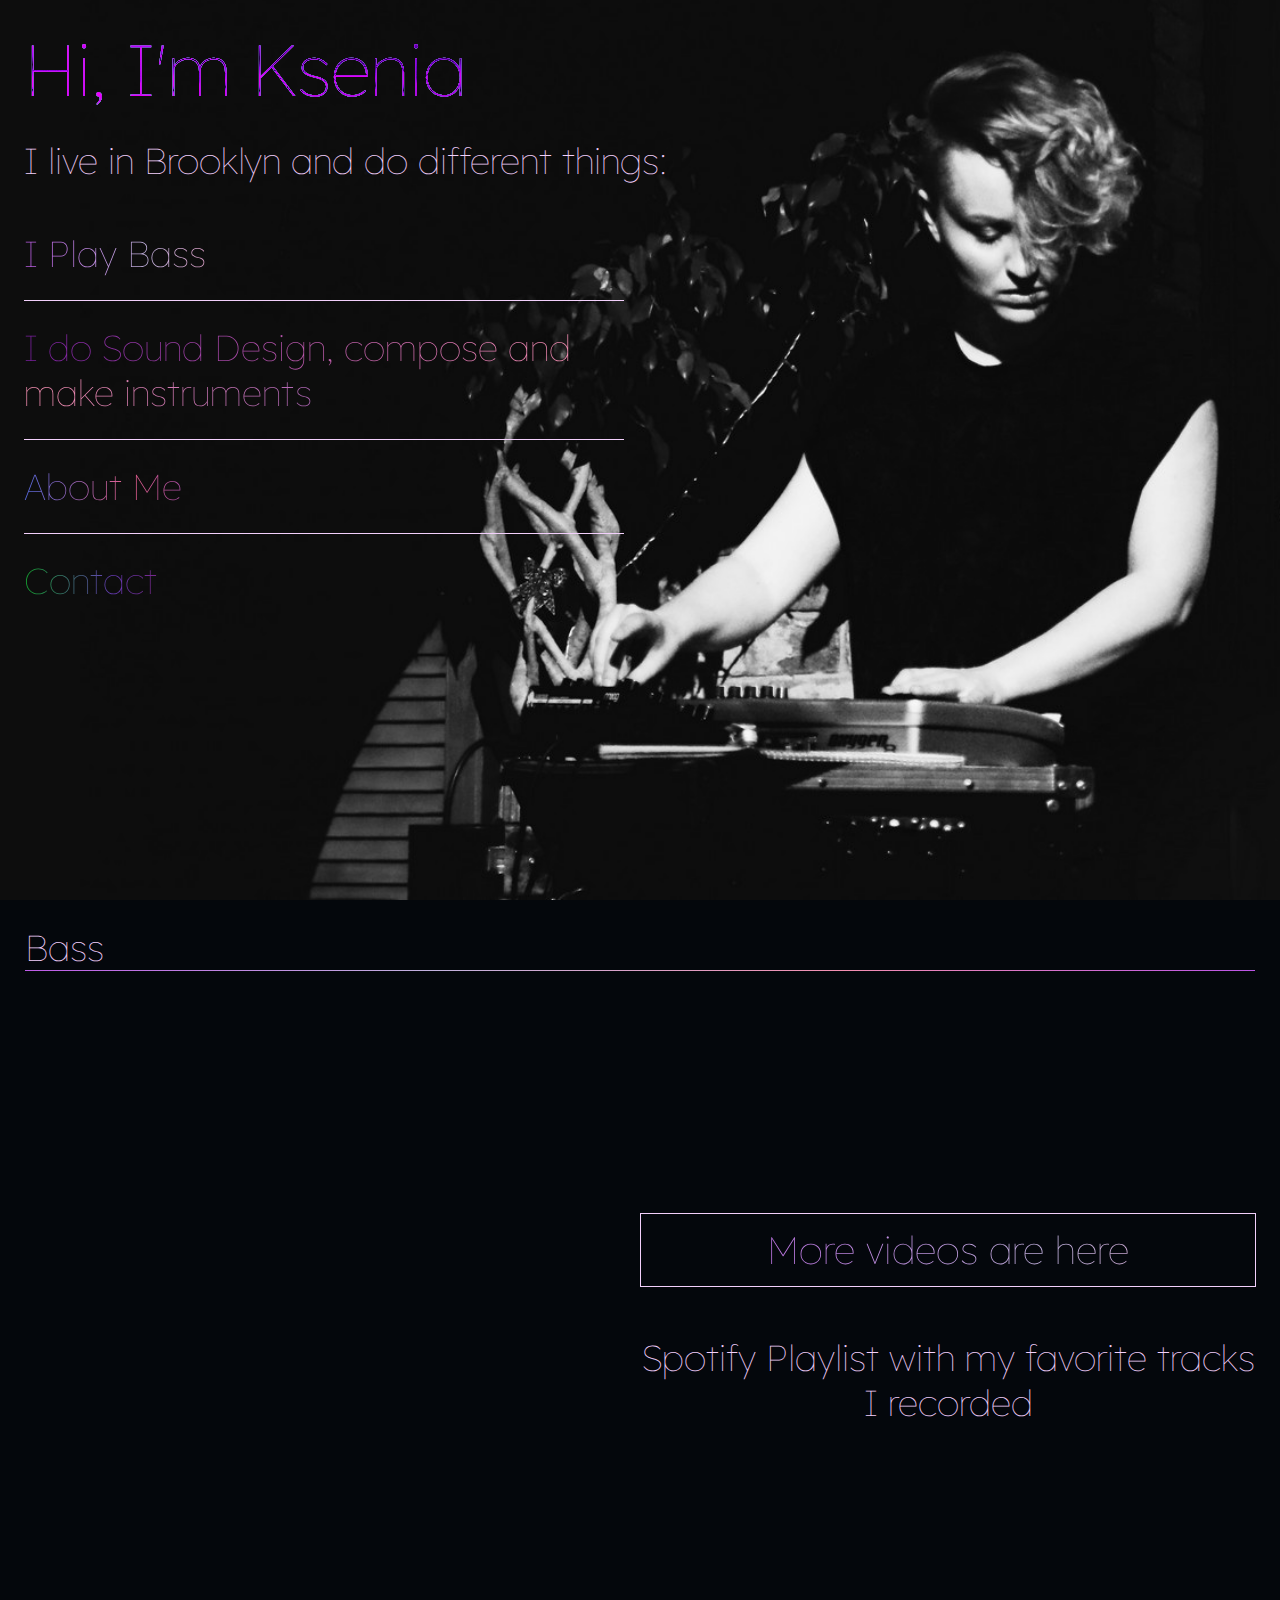
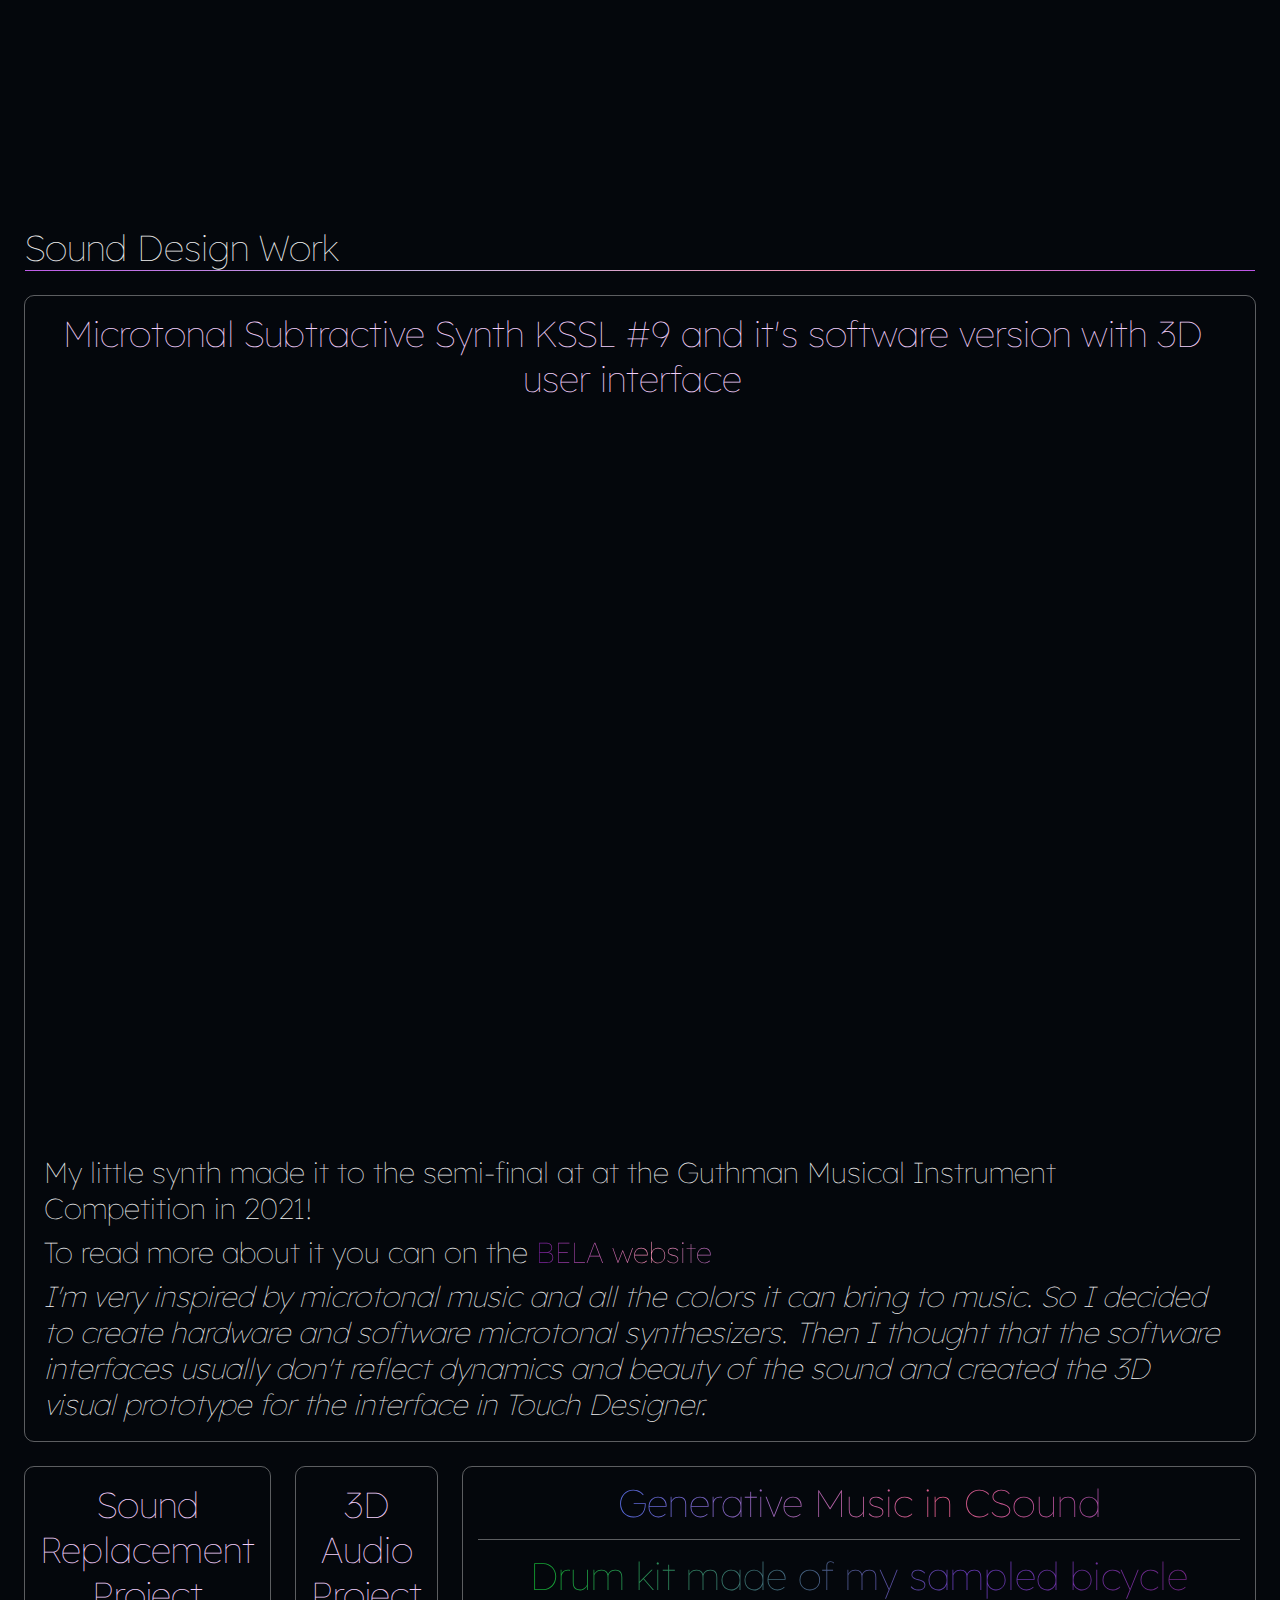
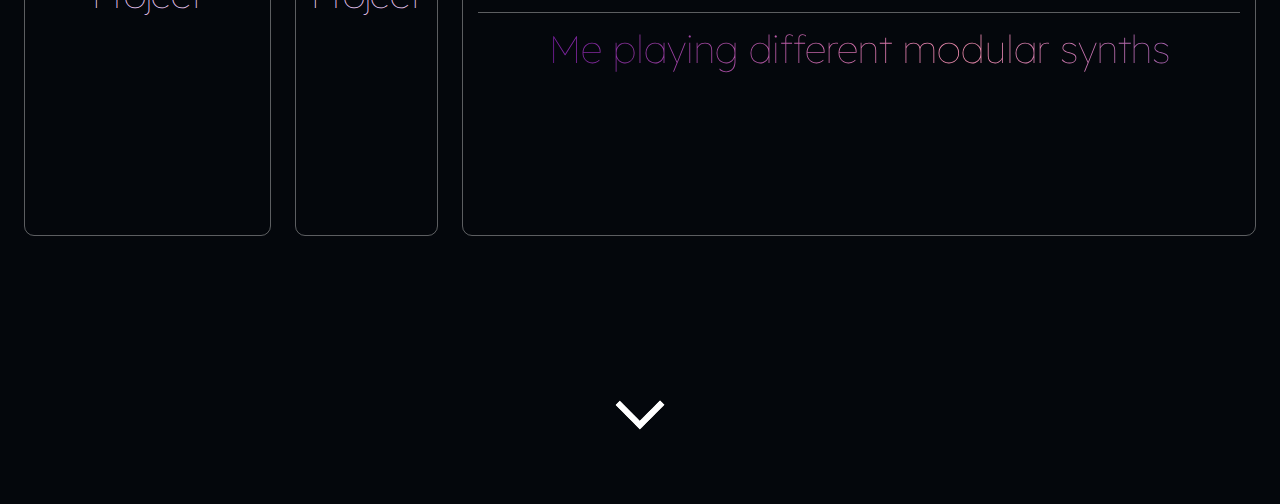
==== commit 0de1267f: "sound updates" ====
--- a/index.html
+++ b/index.html
@@ -83,7 +83,7 @@
       <h2>Sound Design Work</h2>
 
       <div class="project-videos">
-        <div class="project-video container-kssl">
+        <div class="project-video container-kssl sound-box">
           <div class="kssl-text">
             <h3>
               Microtonal Subtractive Synth KSSL #9 and it's software version
@@ -126,7 +126,7 @@
             </p>
           </div>
         </div>
-        <div class="project-video sound-replacement">
+        <div class="project-video sound-replacement sound-box">
           <h3>Sound Replacement Project</h3>
           <div>
             <div class="iframe-aspect-ratio">
@@ -140,7 +140,7 @@
             </div>
           </div>
         </div>
-        <div class="project-video audio3d">
+        <div class="project-video audio3d sound-box">
           <h3>3D Audio Project</h3>
 
           <div>
@@ -155,31 +155,29 @@
             </div>
           </div>
         </div>
-      </div>
-
-      <div class="container-mid-right">
+        <div class="sound-box project-links">
+          <ul>
+            <li>
+              <a href="#" class="glowing-list-3">Generative Music in CSound</a>
+            </li>
+            <li>
+              <a href="/bike.html" class="glowing-list-4"
+                >Drum kit made of my sampled bicycle</a
+              >
+            </li>
+            <li>
+              <a
+                class="glowing-list-2"
+                href="https://www.youtube.com/playlist?list=PLnggjYkbmAYQJW-3J2xver7lKZX9fLEfj"
+                >Me playing different modular synths</a
+              >
+            </li>
+          </ul>
+        </div>
+      </div>
+
+     
         <div class="small-window">
-          <h3 class="glowing-list-3">Generative Music in CSound</h3>
-          <hr />
-        </div>
-        <div class="small-window">
-          <h3 class="glowing-list-4">
-            <a href="/bike.html">Drum kit made of my sampled bicycle</a>
-          </h3>
-          <hr />
-        </div>
-        <div class="small-window">
-          <h3>
-            <a
-              class="glowing-list-2"
-              href="https://www.youtube.com/playlist?list=PLnggjYkbmAYQJW-3J2xver7lKZX9fLEfj"
-              >Me playing different modular synths</a
-            >
-          </h3>
-          <hr />
-        </div>
-        <div class="small-window">
-          <!-- <h3>My Music on Bamdcamp</h3> -->
           <iframe
             style="border: 0; width: 100%; height: 42px"
             src="https://bandcamp.com/EmbeddedPlayer/album=1348326211/size=small/bgcol=ffffff/linkcol=333333/transparent=true/"
@@ -190,7 +188,6 @@
           >
         </div>
         <div class="small-window">
-          <!-- <h3>My Music on Bamdcamp</h3> -->
           <iframe
             style="border: 0; width: 100%; height: 42px"
             src="https://bandcamp.com/EmbeddedPlayer/album=4063065433/size=small/bgcol=ffffff/linkcol=0687f5/transparent=true/"
--- a/styles.css
+++ b/styles.css
@@ -94,7 +94,7 @@
   content: '';
   display: block;
   position: absolute;
-  z-index: 0;
+  z-index: -1;
   inset: 0;
   background-position: 50% 0;
   background-size: cover;
@@ -316,13 +316,25 @@
   flex-direction: column;
   gap: 1rem;
 }
-
-#sound .project-videos .project-video {
+.sound-box {
   border: 1px solid rgba(225, 225, 225, 0.4);
   padding: 15px;
   border-radius: 10px;
 }
-
+.project-links {
+  padding-block: 0;
+}
+.project-links ul {
+  list-style: none;
+  text-align: center;
+}
+.project-links li {
+  border-bottom: 1px solid rgba(225, 225, 225, 0.4);
+  padding-block: 0.5rem;
+}
+.project-links li:last-child {
+  border-bottom: none;
+}
 .kssl-text {
   padding-right: 15px;
 }
@@ -459,6 +471,22 @@
   #bass .videos > :nth-child(2) {
     flex-grow: 1;
   }
+
+  #sound .project-videos {
+    flex-direction: row;
+    flex-wrap: wrap;
+  }
+  #sound .project-video:nth-child(1) {
+    flex-grow: 2;
+  }
+  #sound .project-video:nth-child(2),
+  #sound .project-video:nth-child(3) {
+    flex-grow: 1;
+    flex-basis: 0;
+  }
+  #sound .sound-box {
+    flex-grow: 2;
+  }
 }
 
 @media screen and (min-width: 1500px) {
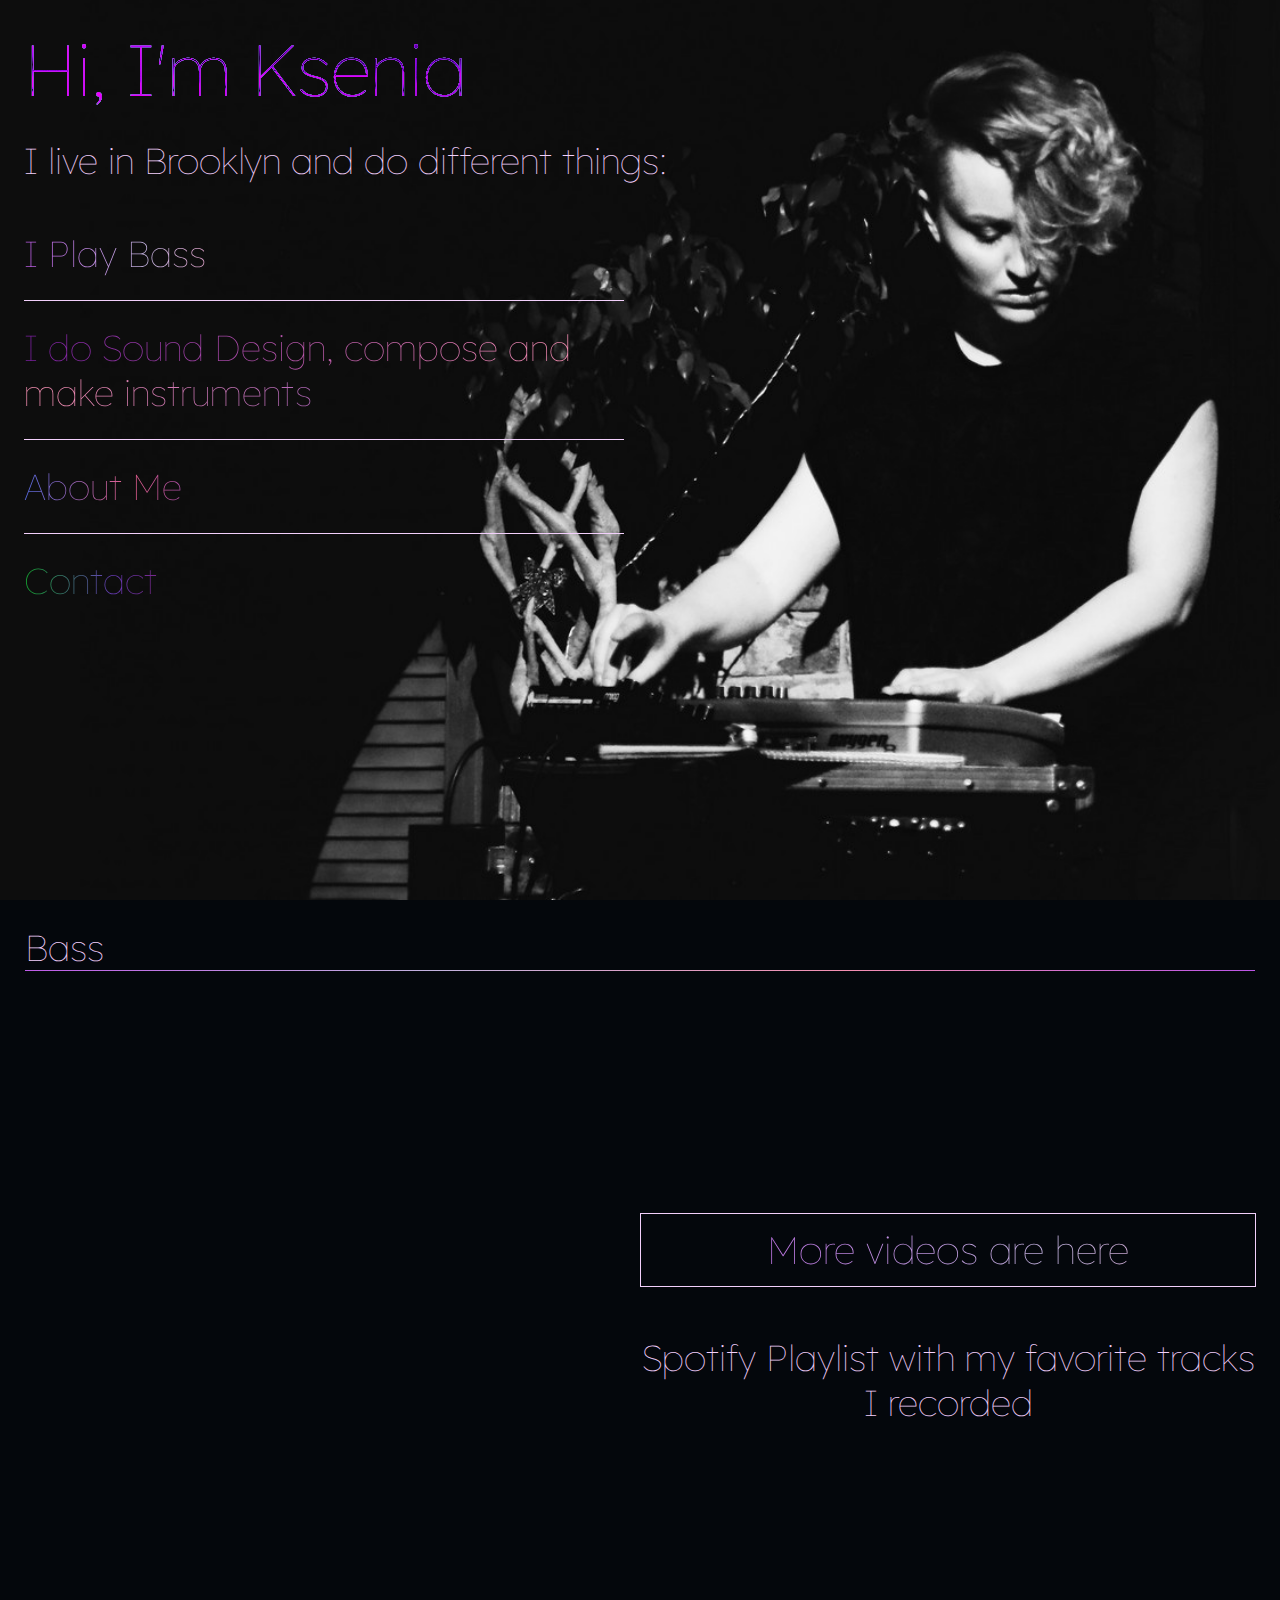
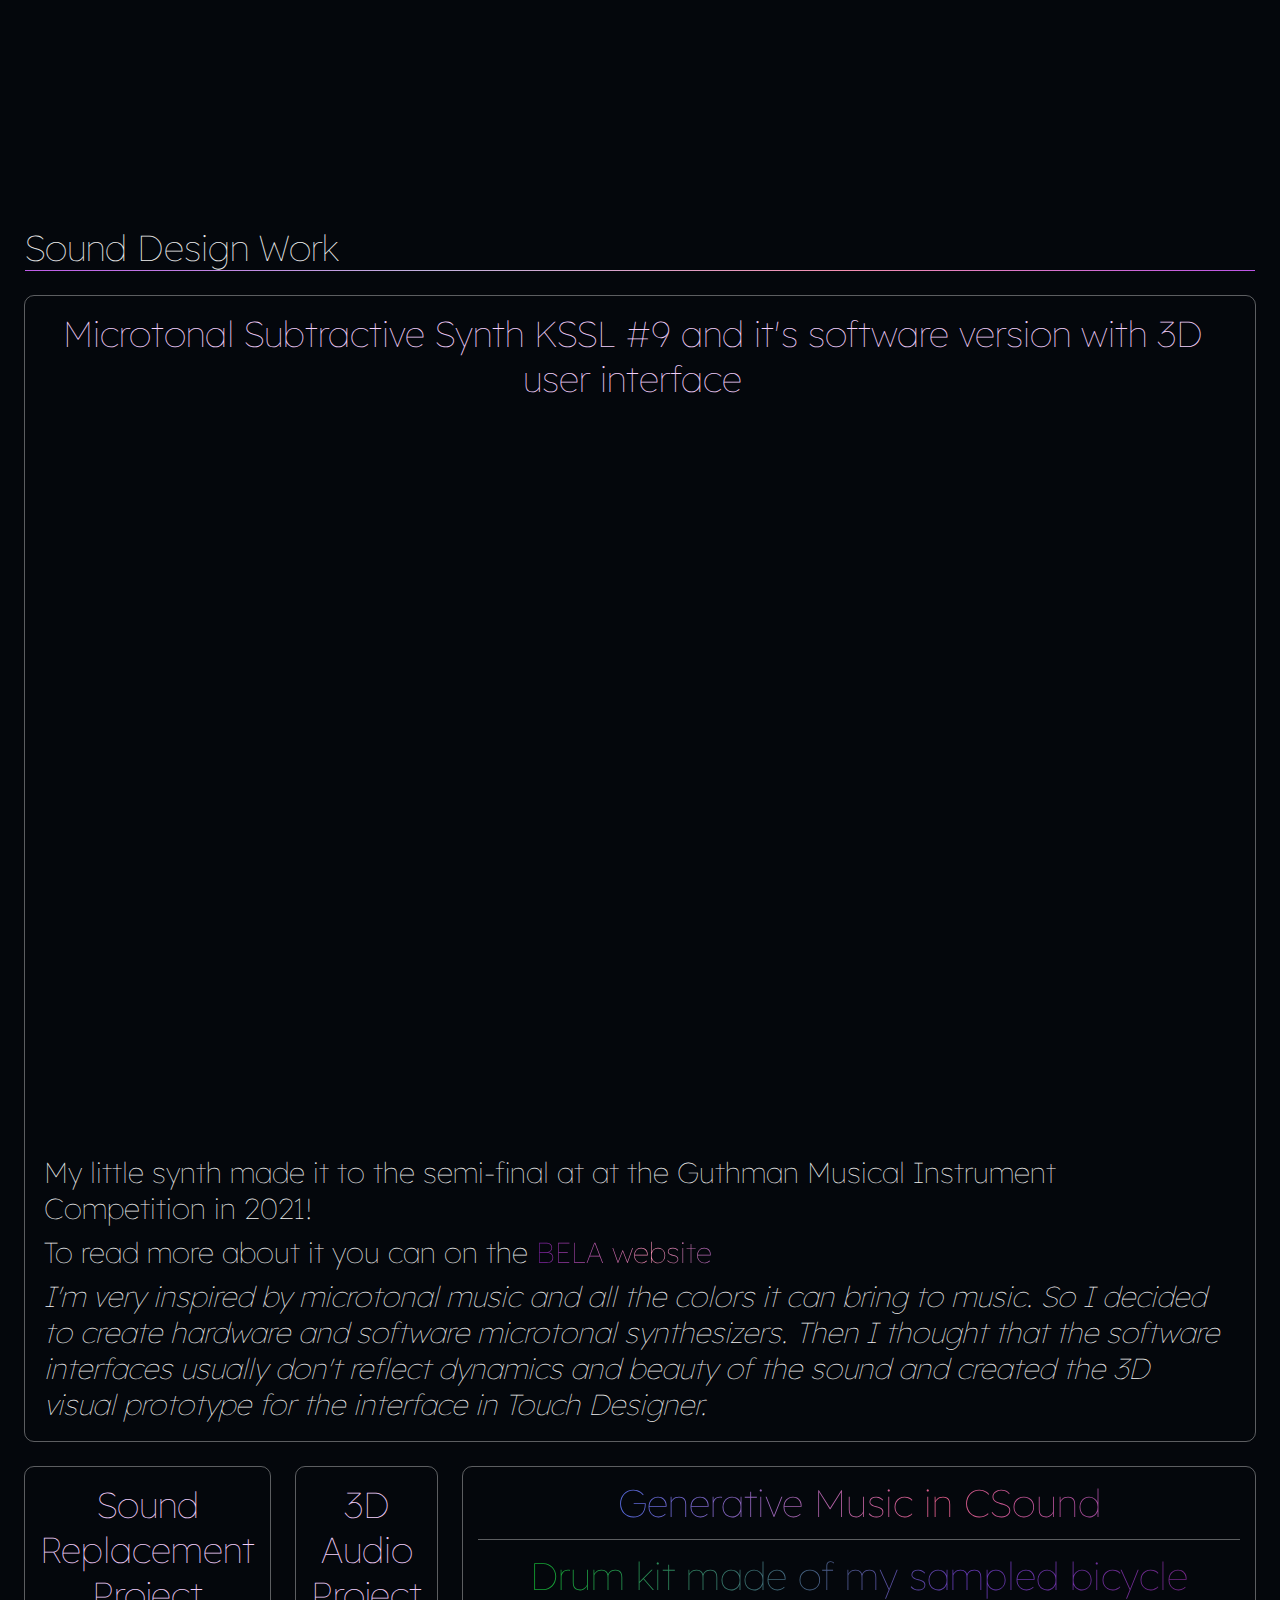
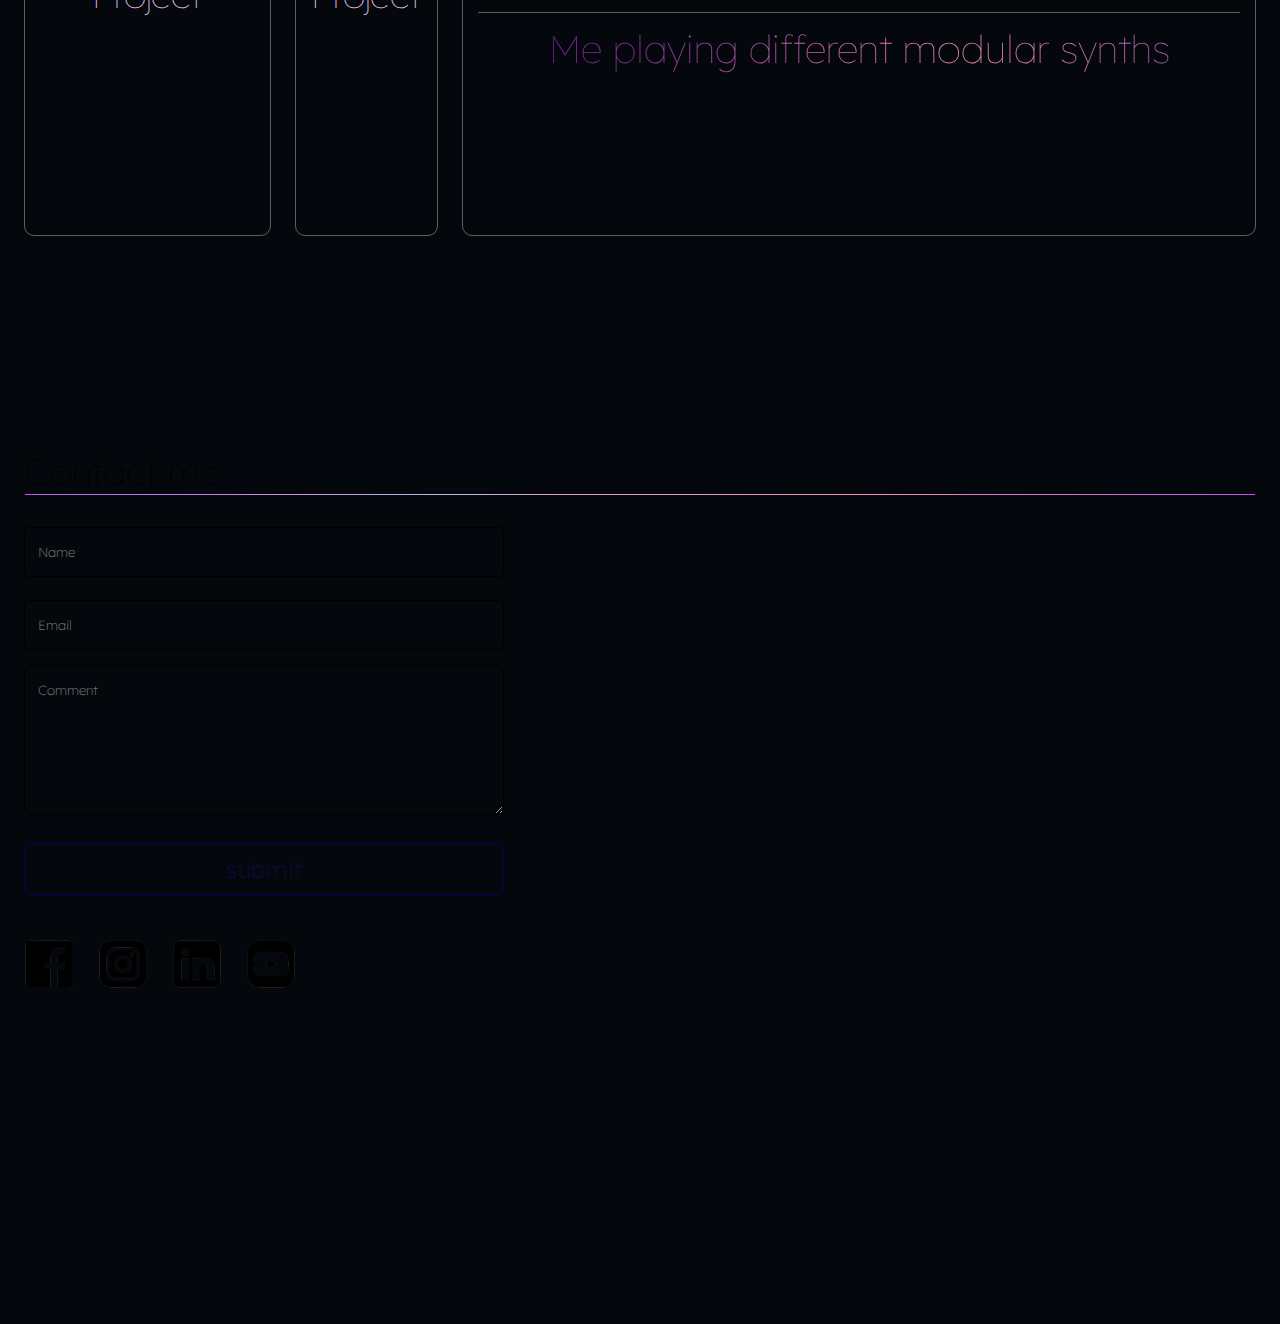
==== commit 64cce4fd: "add contact form" ====
--- a/index.html
+++ b/index.html
@@ -176,38 +176,97 @@
         </div>
       </div>
 
-     
-        <div class="small-window">
-          <iframe
-            style="border: 0; width: 100%; height: 42px"
-            src="https://bandcamp.com/EmbeddedPlayer/album=1348326211/size=small/bgcol=ffffff/linkcol=333333/transparent=true/"
-            seamless
-            ><a href="https://kseniia.bandcamp.com/album/ambient"
-              >Ambient by Kseniia</a
-            ></iframe
-          >
-        </div>
-        <div class="small-window">
-          <iframe
-            style="border: 0; width: 100%; height: 42px"
-            src="https://bandcamp.com/EmbeddedPlayer/album=4063065433/size=small/bgcol=ffffff/linkcol=0687f5/transparent=true/"
-            seamless
-            ><a href="https://kseniia.bandcamp.com/album/microtonal"
-              >Microtonal by Kseniia</a
-            ></iframe
-          >
-        </div>
-      </div>
-
-      <a href="#contact">
+      <div class="small-window">
+        <iframe
+          style="border: 0; width: 100%; height: 42px"
+          src="https://bandcamp.com/EmbeddedPlayer/album=1348326211/size=small/bgcol=ffffff/linkcol=333333/transparent=true/"
+          seamless
+          ><a href="https://kseniia.bandcamp.com/album/ambient"
+            >Ambient by Kseniia</a
+          ></iframe
+        >
+      </div>
+      <div class="small-window">
+        <iframe
+          style="border: 0; width: 100%; height: 42px"
+          src="https://bandcamp.com/EmbeddedPlayer/album=4063065433/size=small/bgcol=ffffff/linkcol=0687f5/transparent=true/"
+          seamless
+          ><a href="https://kseniia.bandcamp.com/album/microtonal"
+            >Microtonal by Kseniia</a
+          ></iframe
+        >
+      </div>
+
+      <!-- <a href="#contact">
         <img
           src="/assets/arrow-down.png"
           alt=""
           class="arrow"
           href="#contact"
           style="align-items: center"
-      /></a>
-    </section>
-    <script src="/script.js"></script>
+      /></a> -->
+    </section>
+
+    <section id="contact">
+      <h2>Contact me</h2>
+      <form name="submit-to-google-sheet">
+        <input
+          name="name"
+          type="text"
+          class="feedback-input"
+          placeholder="Name"
+          required
+        />
+        <input
+          name="email"
+          type="text"
+          class="feedback-input"
+          placeholder="Email"
+          required
+        />
+        <textarea
+          name="text"
+          class="feedback-input"
+          placeholder="Comment"
+          required
+        ></textarea>
+        <button class="submit">submit</button>
+      </form>
+
+      <h3 id="msg"></h3>
+
+      <div class="social-links">
+        <a href="https://www.facebook.com/ksenia.vasilyeva.3">
+          <img src="assets/fb.png" alt="facebook" 
+        /></a>
+        <a href="https://www.instagram.com/mrs.esper/">
+          <img src="assets/ig.png" alt="instagram" 
+        /></a>
+        <a href="https://www.linkedin.com/in/ksenia-vasileva/">
+          <img src="assets/li.png" alt="linkedin" 
+        /></a>
+        <a href="https://www.youtube.com/@KsuBass/videos">
+          <img src="assets/yt.png" alt="youtube" 
+        /></a>
+      </footer>
+    </section>
+    <script>
+      const scriptURL =
+        'https://script.google.com/macros/s/AKfycbyouAVLZcTY41y29EeH_TUGo6HLJcYutmgowFMXNfIaUEFsYMW_KA3SrArGA5l3G2U4/exec';
+      const form = document.forms['submit-to-google-sheet'];
+      const msg = document.getElementById('msg');
+      form.addEventListener('submit', e => {
+        e.preventDefault();
+        fetch(scriptURL, { method: 'POST', body: new FormData(form) })
+          .then(response => {
+            msg.innerHTML = 'Message Sent Successfully';
+            setTimeout(function () {
+              msg.innerHTML = '';
+            }, 5000);
+            form.reset();
+          })
+          .catch(error => console.error('Error!', error.message));
+      });
+    </script>
   </body>
 </html>
--- a/styles.css
+++ b/styles.css
@@ -361,12 +361,6 @@
 }
 
 #contact h2 {
-  font-weight: 100;
-  font-size: 3rem;
-  padding-top: 5rem;
-  padding-left: 12rem;
-  margin-bottom: 4rem;
-  /* padding-bottom: 4rem; */
   color: black;
 }
 #contact h3 {
@@ -378,9 +372,7 @@
   color: black;
 }
 form {
-  max-width: 420px;
-  margin-left: 7rem;
-  /* margin-left: 7rem; */
+  max-width: 20ch;
 }
 .feedback-input {
   border-radius: 5px;
@@ -430,15 +422,17 @@
 .submit:hover {
   background: rgba(255, 255, 255, 0.5);
 }
-.footer {
-  margin-left: 10rem;
-}
 .social-links {
-  padding-right: 37px;
+  display: flex;
+  gap: 1rem;
+}
+.social-links img {
   height: 50px;
+}
+.social-links a {
   transition: all 0.3s;
 }
-.social-links:hover {
+.social-links a:hover {
   opacity: 0.6;
 }
 
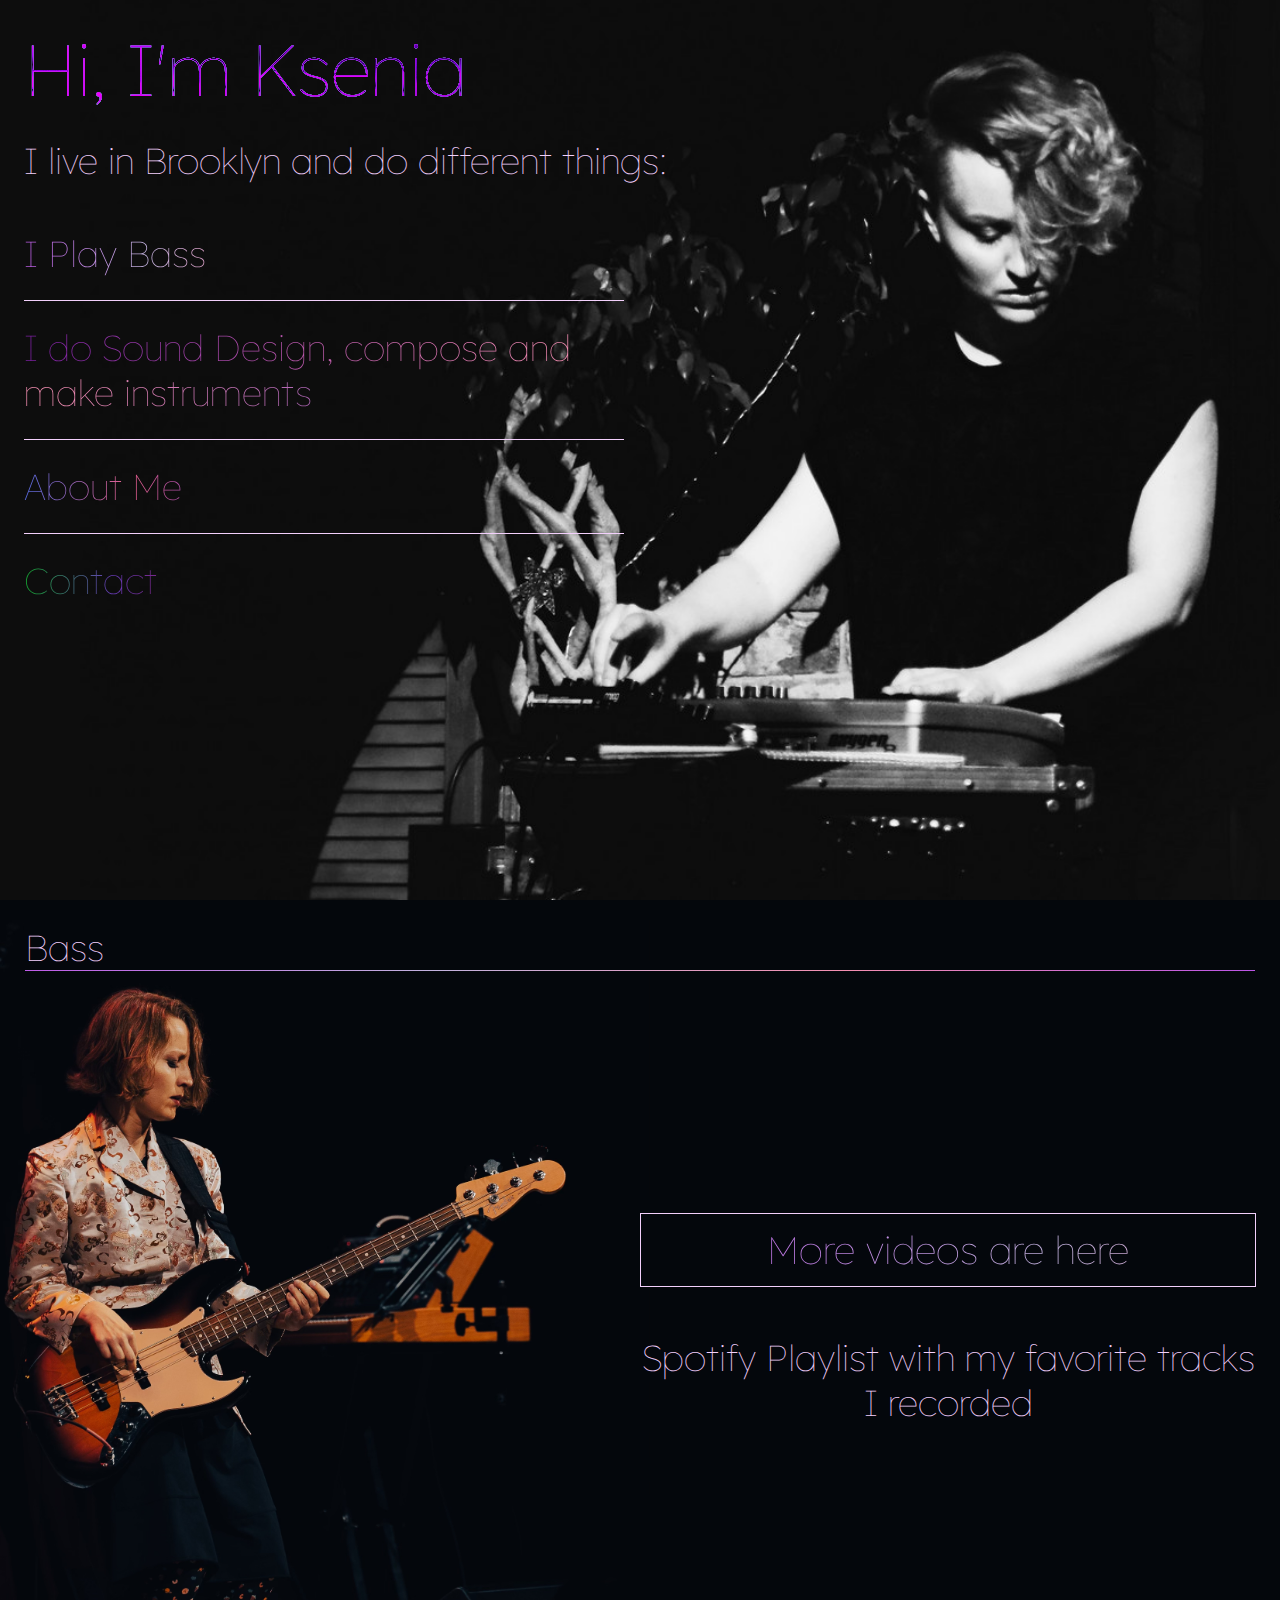
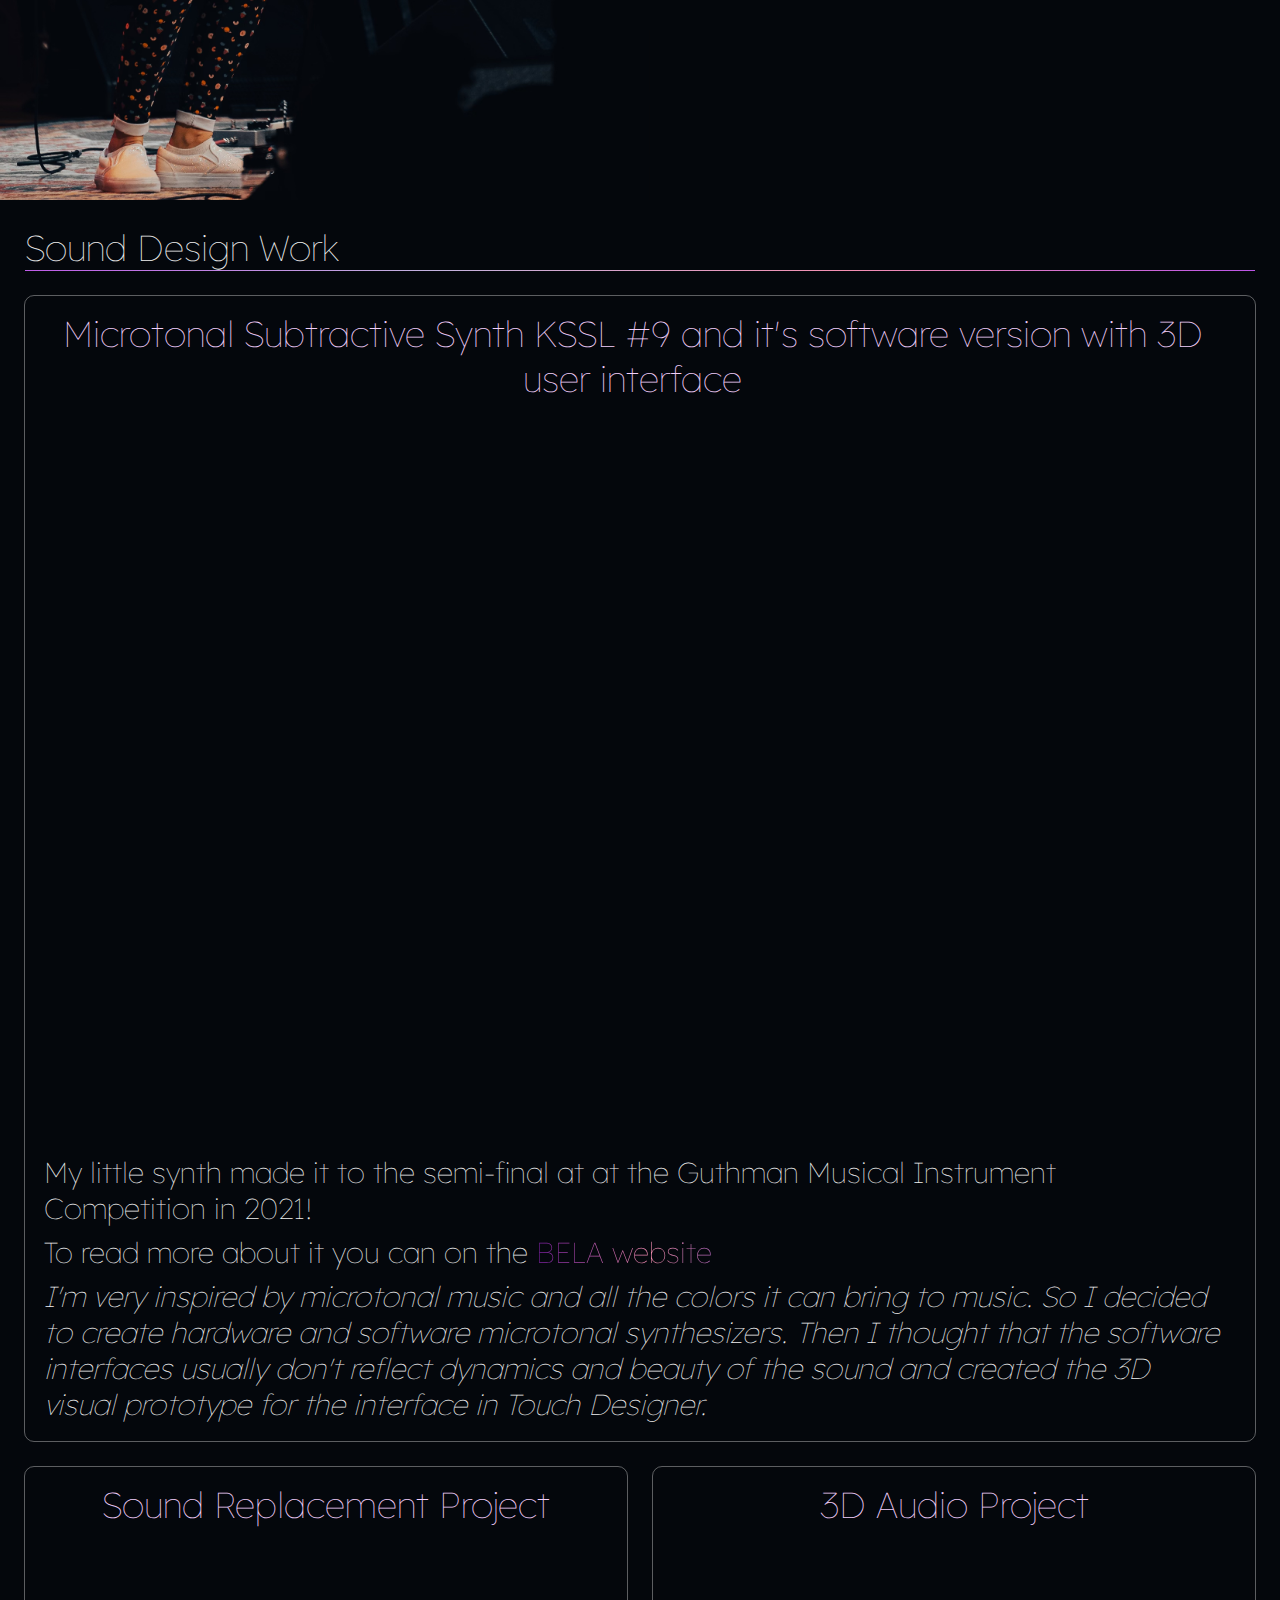
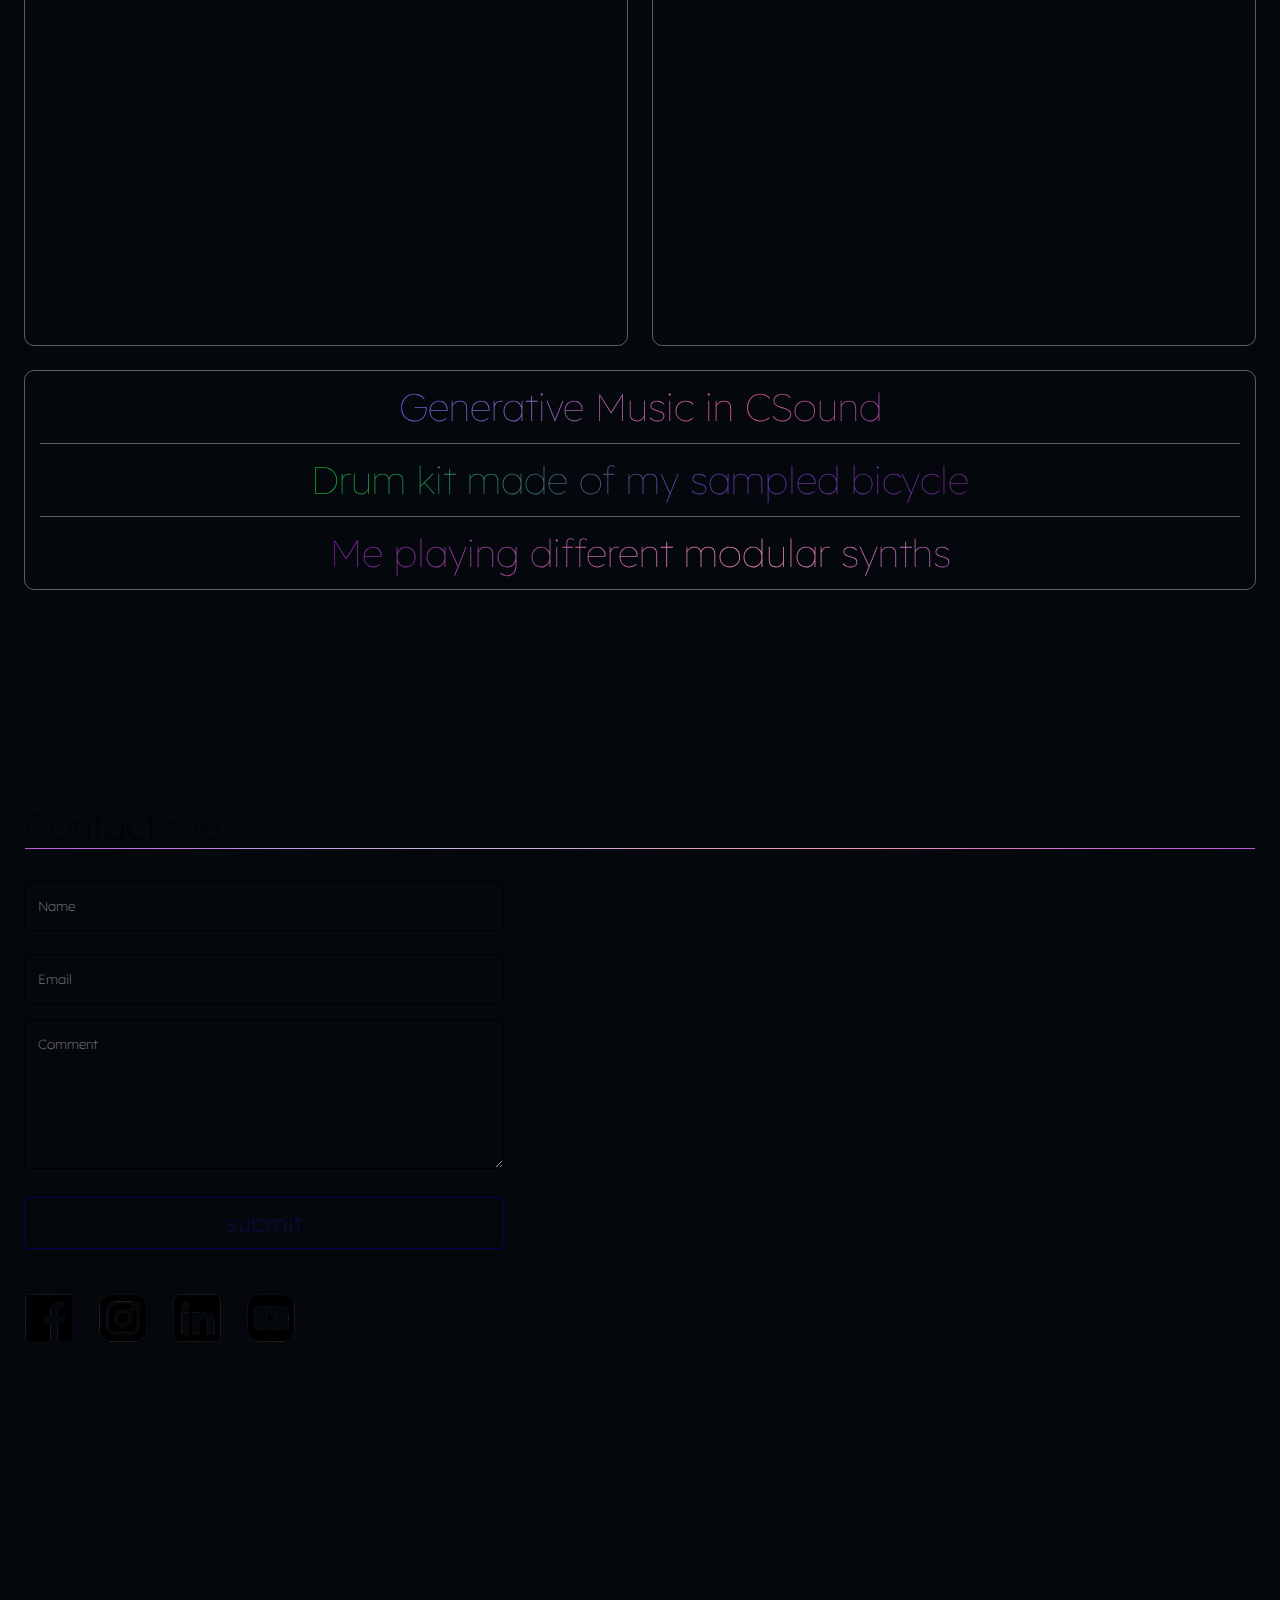
==== commit 0dad356b: "Fixed z-index of section image by adding content class div and aligned sound boxes with simpler flex" ====
--- a/index.html
+++ b/index.html
@@ -82,18 +82,57 @@
     <section id="sound">
       <h2>Sound Design Work</h2>
 
-      <div class="project-videos">
-        <div class="project-video container-kssl sound-box">
-          <div class="kssl-text">
-            <h3>
-              Microtonal Subtractive Synth KSSL #9 and it's software version
-              with 3D user interface
-            </h3>
-
+      <div class="content">
+        <div class="project-videos">
+          <div class="project-video container-kssl sound-box">
+            <div class="kssl-text">
+              <h3>
+                Microtonal Subtractive Synth KSSL #9 and it's software version
+                with 3D user interface
+              </h3>
+
+              <div>
+                <div class="iframe-aspect-ratio">
+                  <iframe
+                    src="https://www.youtube.com/embed/g0TnVF7yP6Q?si=8DM-0IqFEzrhtr99"
+                    title="YouTube video player"
+                    frameborder="0"
+                    allow="accelerometer; autoplay; clipboard-write; encrypted-media; gyroscope; picture-in-picture; web-share"
+                    allowfullscreen
+                  ></iframe>
+                </div>
+              </div>
+
+              <p>
+                My little synth made it to the semi-final at at the Guthman
+                Musical Instrument Competition in 2021!
+              </p>
+              <p>
+                To read more about it you can on the
+                <a
+                  href="https://blog.bela.io/microtonal-synth-at-guthman/"
+                  class="glowing-list-2"
+                  >BELA website</a
+                >
+              </p>
+              <p>
+                <em>
+                  I'm very inspired by microtonal music and all the colors it
+                  can bring to music. So I decided to create hardware and
+                  software microtonal synthesizers. Then I thought that the
+                  software interfaces usually don't reflect dynamics and beauty
+                  of the sound and created the 3D visual prototype for the
+                  interface in Touch Designer.</em
+                >
+              </p>
+            </div>
+          </div>
+          <div class="project-video sound-replacement sound-box">
+            <h3>Sound Replacement Project</h3>
             <div>
               <div class="iframe-aspect-ratio">
                 <iframe
-                  src="https://www.youtube.com/embed/g0TnVF7yP6Q?si=8DM-0IqFEzrhtr99"
+                  src="https://www.youtube.com/embed/3ggFThMATzk?si=RX_49lnwSE-zMB6D"
                   title="YouTube video player"
                   frameborder="0"
                   allow="accelerometer; autoplay; clipboard-write; encrypted-media; gyroscope; picture-in-picture; web-share"
@@ -101,171 +140,129 @@
                 ></iframe>
               </div>
             </div>
-
-            <p>
-              My little synth made it to the semi-final at at the Guthman
-              Musical Instrument Competition in 2021!
-            </p>
-            <p>
-              To read more about it you can on the
-              <a
-                href="https://blog.bela.io/microtonal-synth-at-guthman/"
-                class="glowing-list-2"
-                >BELA website</a
-              >
-            </p>
-            <p>
-              <em>
-                I'm very inspired by microtonal music and all the colors it can
-                bring to music. So I decided to create hardware and software
-                microtonal synthesizers. Then I thought that the software
-                interfaces usually don't reflect dynamics and beauty of the
-                sound and created the 3D visual prototype for the interface in
-                Touch Designer.</em
-              >
-            </p>
-          </div>
-        </div>
-        <div class="project-video sound-replacement sound-box">
-          <h3>Sound Replacement Project</h3>
-          <div>
-            <div class="iframe-aspect-ratio">
-              <iframe
-                src="https://www.youtube.com/embed/3ggFThMATzk?si=RX_49lnwSE-zMB6D"
-                title="YouTube video player"
-                frameborder="0"
-                allow="accelerometer; autoplay; clipboard-write; encrypted-media; gyroscope; picture-in-picture; web-share"
-                allowfullscreen
-              ></iframe>
-            </div>
-          </div>
-        </div>
-        <div class="project-video audio3d sound-box">
-          <h3>3D Audio Project</h3>
-
-          <div>
-            <div class="iframe-aspect-ratio">
-              <iframe
-                src="https://www.youtube.com/embed/QlKQpWC-YvA?si=zlp33jrdkTCvEUwx"
-                title="YouTube video player"
-                frameborder="0"
-                allow="accelerometer; autoplay; clipboard-write; encrypted-media; gyroscope; picture-in-picture; web-share"
-                allowfullscreen
-              ></iframe>
-            </div>
-          </div>
-        </div>
-        <div class="sound-box project-links">
-          <ul>
-            <li>
-              <a href="#" class="glowing-list-3">Generative Music in CSound</a>
-            </li>
-            <li>
-              <a href="/bike.html" class="glowing-list-4"
-                >Drum kit made of my sampled bicycle</a
-              >
-            </li>
-            <li>
-              <a
-                class="glowing-list-2"
-                href="https://www.youtube.com/playlist?list=PLnggjYkbmAYQJW-3J2xver7lKZX9fLEfj"
-                >Me playing different modular synths</a
-              >
-            </li>
-          </ul>
-        </div>
-      </div>
-
-      <div class="small-window">
-        <iframe
-          style="border: 0; width: 100%; height: 42px"
-          src="https://bandcamp.com/EmbeddedPlayer/album=1348326211/size=small/bgcol=ffffff/linkcol=333333/transparent=true/"
-          seamless
-          ><a href="https://kseniia.bandcamp.com/album/ambient"
-            >Ambient by Kseniia</a
-          ></iframe
-        >
-      </div>
-      <div class="small-window">
-        <iframe
-          style="border: 0; width: 100%; height: 42px"
-          src="https://bandcamp.com/EmbeddedPlayer/album=4063065433/size=small/bgcol=ffffff/linkcol=0687f5/transparent=true/"
-          seamless
-          ><a href="https://kseniia.bandcamp.com/album/microtonal"
-            >Microtonal by Kseniia</a
-          ></iframe
-        >
-      </div>
-
-      <!-- <a href="#contact">
-        <img
-          src="/assets/arrow-down.png"
-          alt=""
-          class="arrow"
-          href="#contact"
-          style="align-items: center"
-      /></a> -->
+          </div>
+          <div class="project-video audio3d sound-box">
+            <h3>3D Audio Project</h3>
+
+            <div>
+              <div class="iframe-aspect-ratio">
+                <iframe
+                  src="https://www.youtube.com/embed/QlKQpWC-YvA?si=zlp33jrdkTCvEUwx"
+                  title="YouTube video player"
+                  frameborder="0"
+                  allow="accelerometer; autoplay; clipboard-write; encrypted-media; gyroscope; picture-in-picture; web-share"
+                  allowfullscreen
+                ></iframe>
+              </div>
+            </div>
+          </div>
+          <div class="sound-box project-links">
+            <ul>
+              <li>
+                <a href="#" class="glowing-list-3"
+                  >Generative Music in CSound</a
+                >
+              </li>
+              <li>
+                <a href="/bike.html" class="glowing-list-4"
+                  >Drum kit made of my sampled bicycle</a
+                >
+              </li>
+              <li>
+                <a
+                  class="glowing-list-2"
+                  href="https://www.youtube.com/playlist?list=PLnggjYkbmAYQJW-3J2xver7lKZX9fLEfj"
+                  >Me playing different modular synths</a
+                >
+              </li>
+            </ul>
+          </div>
+        </div>
+
+        <div class="small-window">
+          <iframe
+            style="border: 0; width: 100%; height: 42px"
+            src="https://bandcamp.com/EmbeddedPlayer/album=1348326211/size=small/bgcol=ffffff/linkcol=333333/transparent=true/"
+            seamless
+            ><a href="https://kseniia.bandcamp.com/album/ambient"
+              >Ambient by Kseniia</a
+            ></iframe
+          >
+        </div>
+        <div class="small-window">
+          <iframe
+            style="border: 0; width: 100%; height: 42px"
+            src="https://bandcamp.com/EmbeddedPlayer/album=4063065433/size=small/bgcol=ffffff/linkcol=0687f5/transparent=true/"
+            seamless
+            ><a href="https://kseniia.bandcamp.com/album/microtonal"
+              >Microtonal by Kseniia</a
+            ></iframe
+          >
+        </div>
+      </div>
     </section>
 
     <section id="contact">
       <h2>Contact me</h2>
-      <form name="submit-to-google-sheet">
-        <input
-          name="name"
-          type="text"
-          class="feedback-input"
-          placeholder="Name"
-          required
-        />
-        <input
-          name="email"
-          type="text"
-          class="feedback-input"
-          placeholder="Email"
-          required
-        />
-        <textarea
-          name="text"
-          class="feedback-input"
-          placeholder="Comment"
-          required
-        ></textarea>
-        <button class="submit">submit</button>
-      </form>
-
-      <h3 id="msg"></h3>
-
-      <div class="social-links">
-        <a href="https://www.facebook.com/ksenia.vasilyeva.3">
-          <img src="assets/fb.png" alt="facebook" 
-        /></a>
-        <a href="https://www.instagram.com/mrs.esper/">
-          <img src="assets/ig.png" alt="instagram" 
-        /></a>
-        <a href="https://www.linkedin.com/in/ksenia-vasileva/">
-          <img src="assets/li.png" alt="linkedin" 
-        /></a>
-        <a href="https://www.youtube.com/@KsuBass/videos">
-          <img src="assets/yt.png" alt="youtube" 
-        /></a>
-      </footer>
+      <div class="content">
+        <form name="submit-to-google-sheet">
+          <input
+            name="name"
+            type="text"
+            class="feedback-input"
+            placeholder="Name"
+            required
+          />
+          <input
+            name="email"
+            type="text"
+            class="feedback-input"
+            placeholder="Email"
+            required
+          />
+          <textarea
+            name="text"
+            class="feedback-input"
+            placeholder="Comment"
+            required
+          ></textarea>
+          <button class="submit">submit</button>
+        </form>
+
+        <h3 id="msg"></h3>
+
+        <div class="social-links">
+          <a href="https://www.facebook.com/ksenia.vasilyeva.3">
+            <img src="assets/fb.png" alt="facebook"
+          /></a>
+          <a href="https://www.instagram.com/mrs.esper/">
+            <img src="assets/ig.png" alt="instagram"
+          /></a>
+          <a href="https://www.linkedin.com/in/ksenia-vasileva/">
+            <img src="assets/li.png" alt="linkedin"
+          /></a>
+          <a href="https://www.youtube.com/@KsuBass/videos">
+            <img src="assets/yt.png" alt="youtube"
+          /></a>
+        </div>
+      </div>
     </section>
     <script>
       const scriptURL =
         'https://script.google.com/macros/s/AKfycbyouAVLZcTY41y29EeH_TUGo6HLJcYutmgowFMXNfIaUEFsYMW_KA3SrArGA5l3G2U4/exec';
       const form = document.forms['submit-to-google-sheet'];
       const msg = document.getElementById('msg');
-      form.addEventListener('submit', e => {
+      form.addEventListener('submit', (e) => {
         e.preventDefault();
         fetch(scriptURL, { method: 'POST', body: new FormData(form) })
-          .then(response => {
+          .then((response) => {
             msg.innerHTML = 'Message Sent Successfully';
             setTimeout(function () {
               msg.innerHTML = '';
             }, 5000);
             form.reset();
           })
-          .catch(error => console.error('Error!', error.message));
+          .catch((error) => console.error('Error!', error.message));
       });
     </script>
   </body>
--- a/styles.css
+++ b/styles.css
@@ -94,7 +94,7 @@
   content: '';
   display: block;
   position: absolute;
-  z-index: -1;
+  z-index: 0;
   inset: 0;
   background-position: 50% 0;
   background-size: cover;
@@ -297,6 +297,7 @@
   background-repeat: no-repeat;
   color: rgb(240, 240, 240);
 }
+
 /* Sound Design Section */
 p {
   padding: 4px;
@@ -470,16 +471,15 @@
     flex-direction: row;
     flex-wrap: wrap;
   }
-  #sound .project-video:nth-child(1) {
-    flex-grow: 2;
-  }
-  #sound .project-video:nth-child(2),
-  #sound .project-video:nth-child(3) {
-    flex-grow: 1;
-    flex-basis: 0;
-  }
-  #sound .sound-box {
-    flex-grow: 2;
+
+  #sound .sound-box:nth-child(1),
+  #sound .sound-box:nth-child(4) {
+    flex: 1 100%;
+  }
+
+  #sound .sound-box:nth-child(2),
+  #sound .sound-box:nth-child(3) {
+    flex: 1;
   }
 }
 
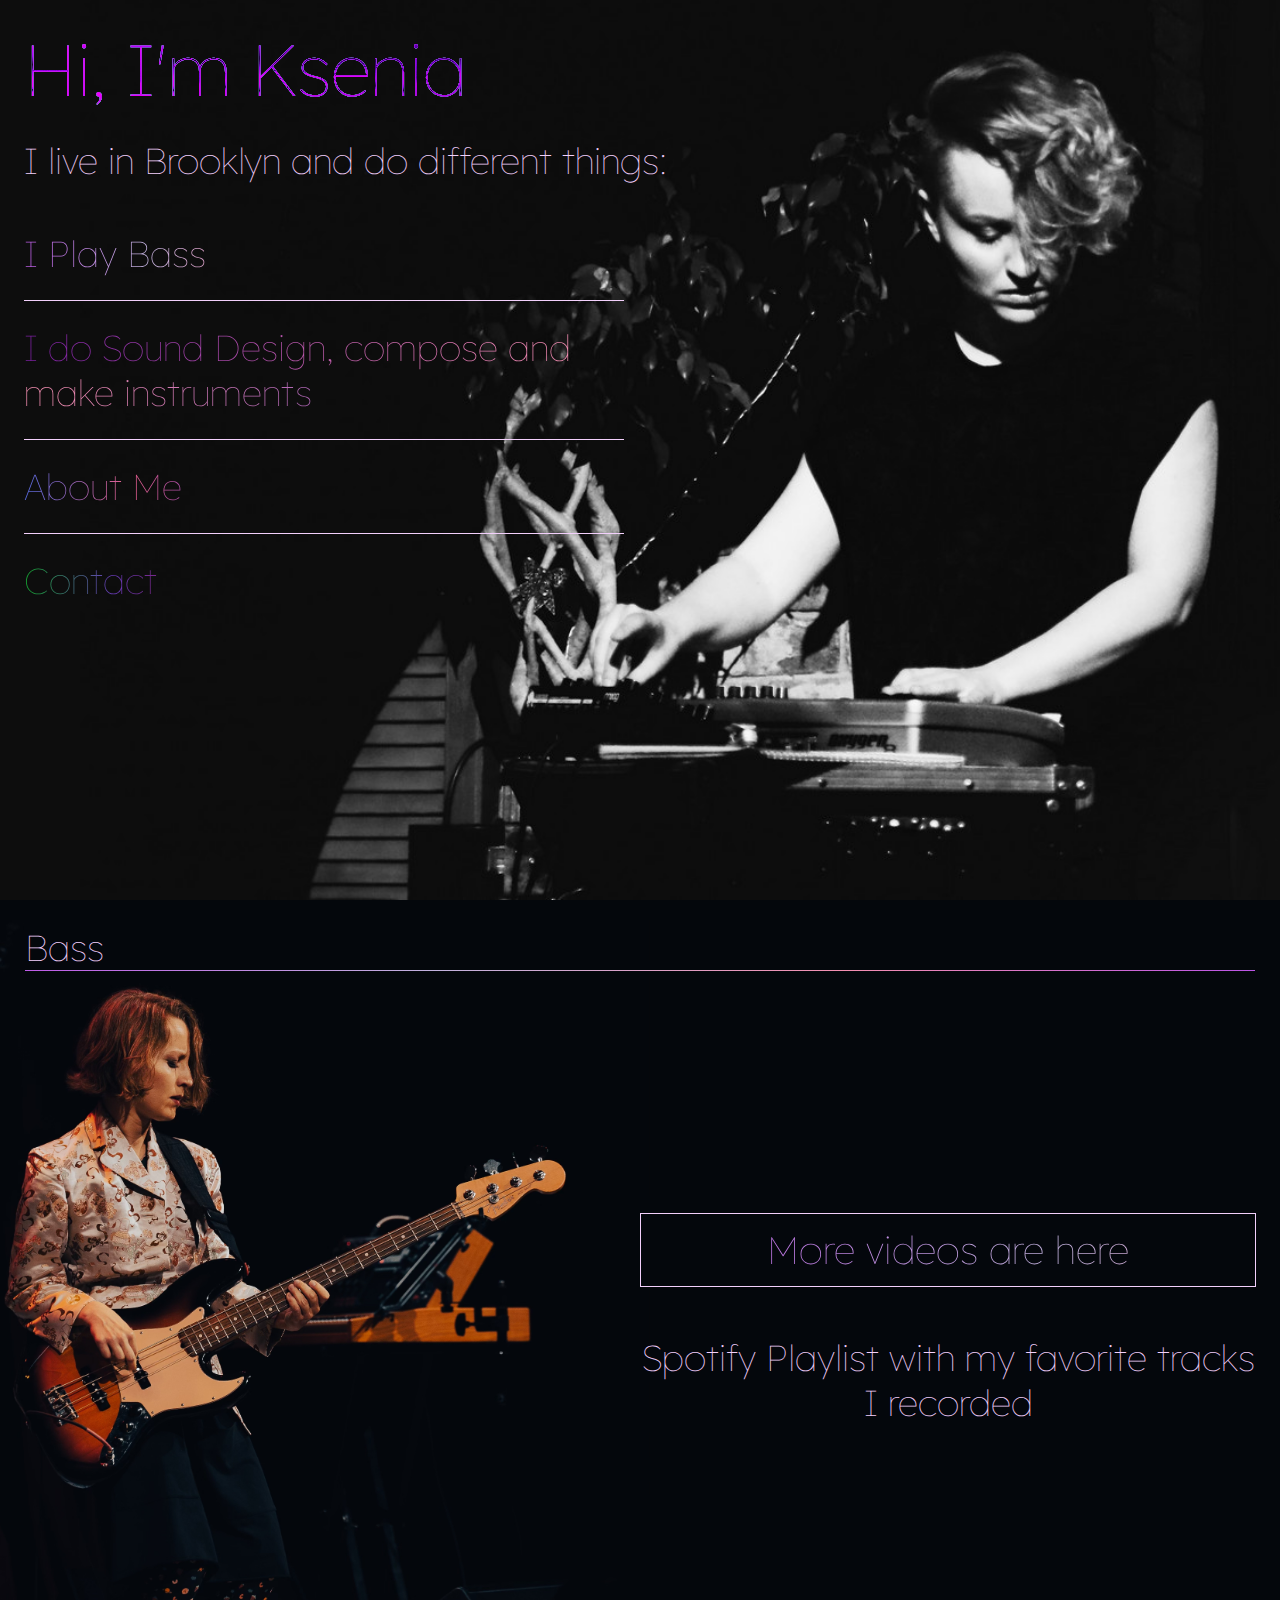
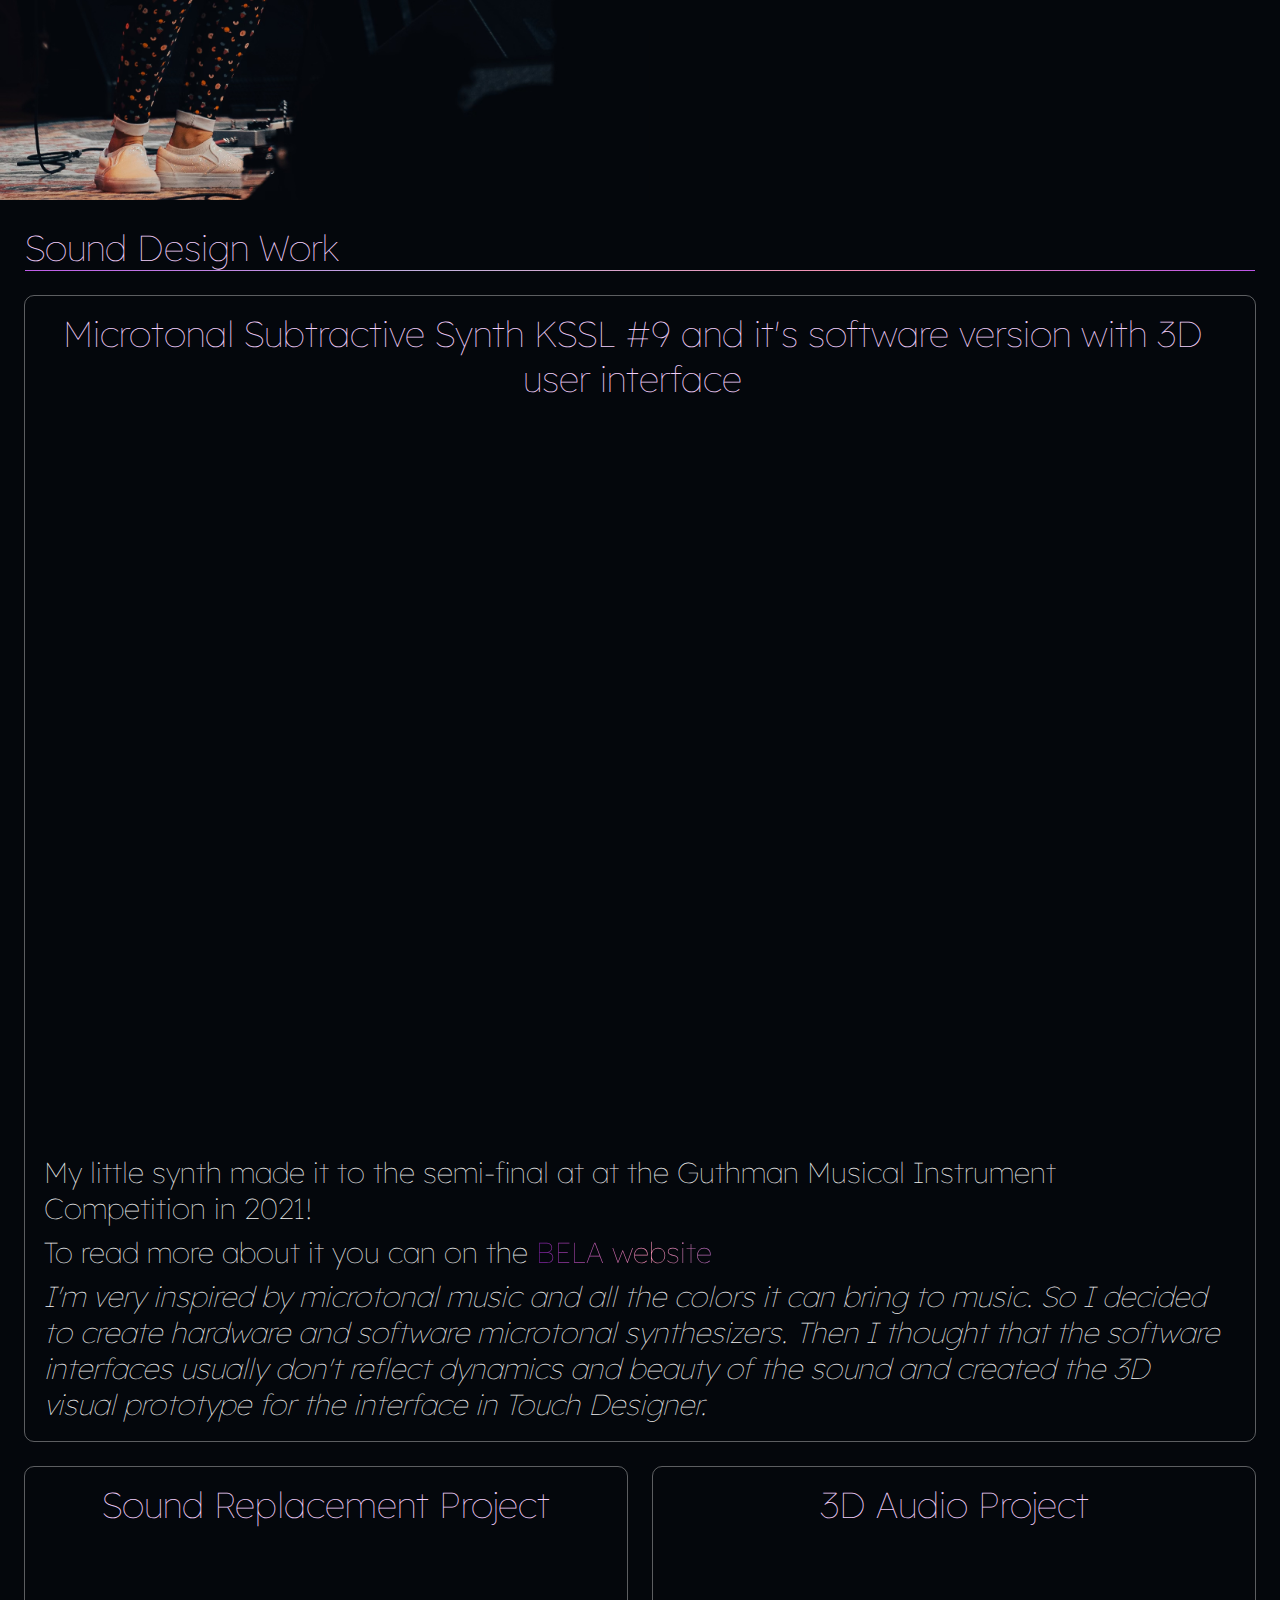
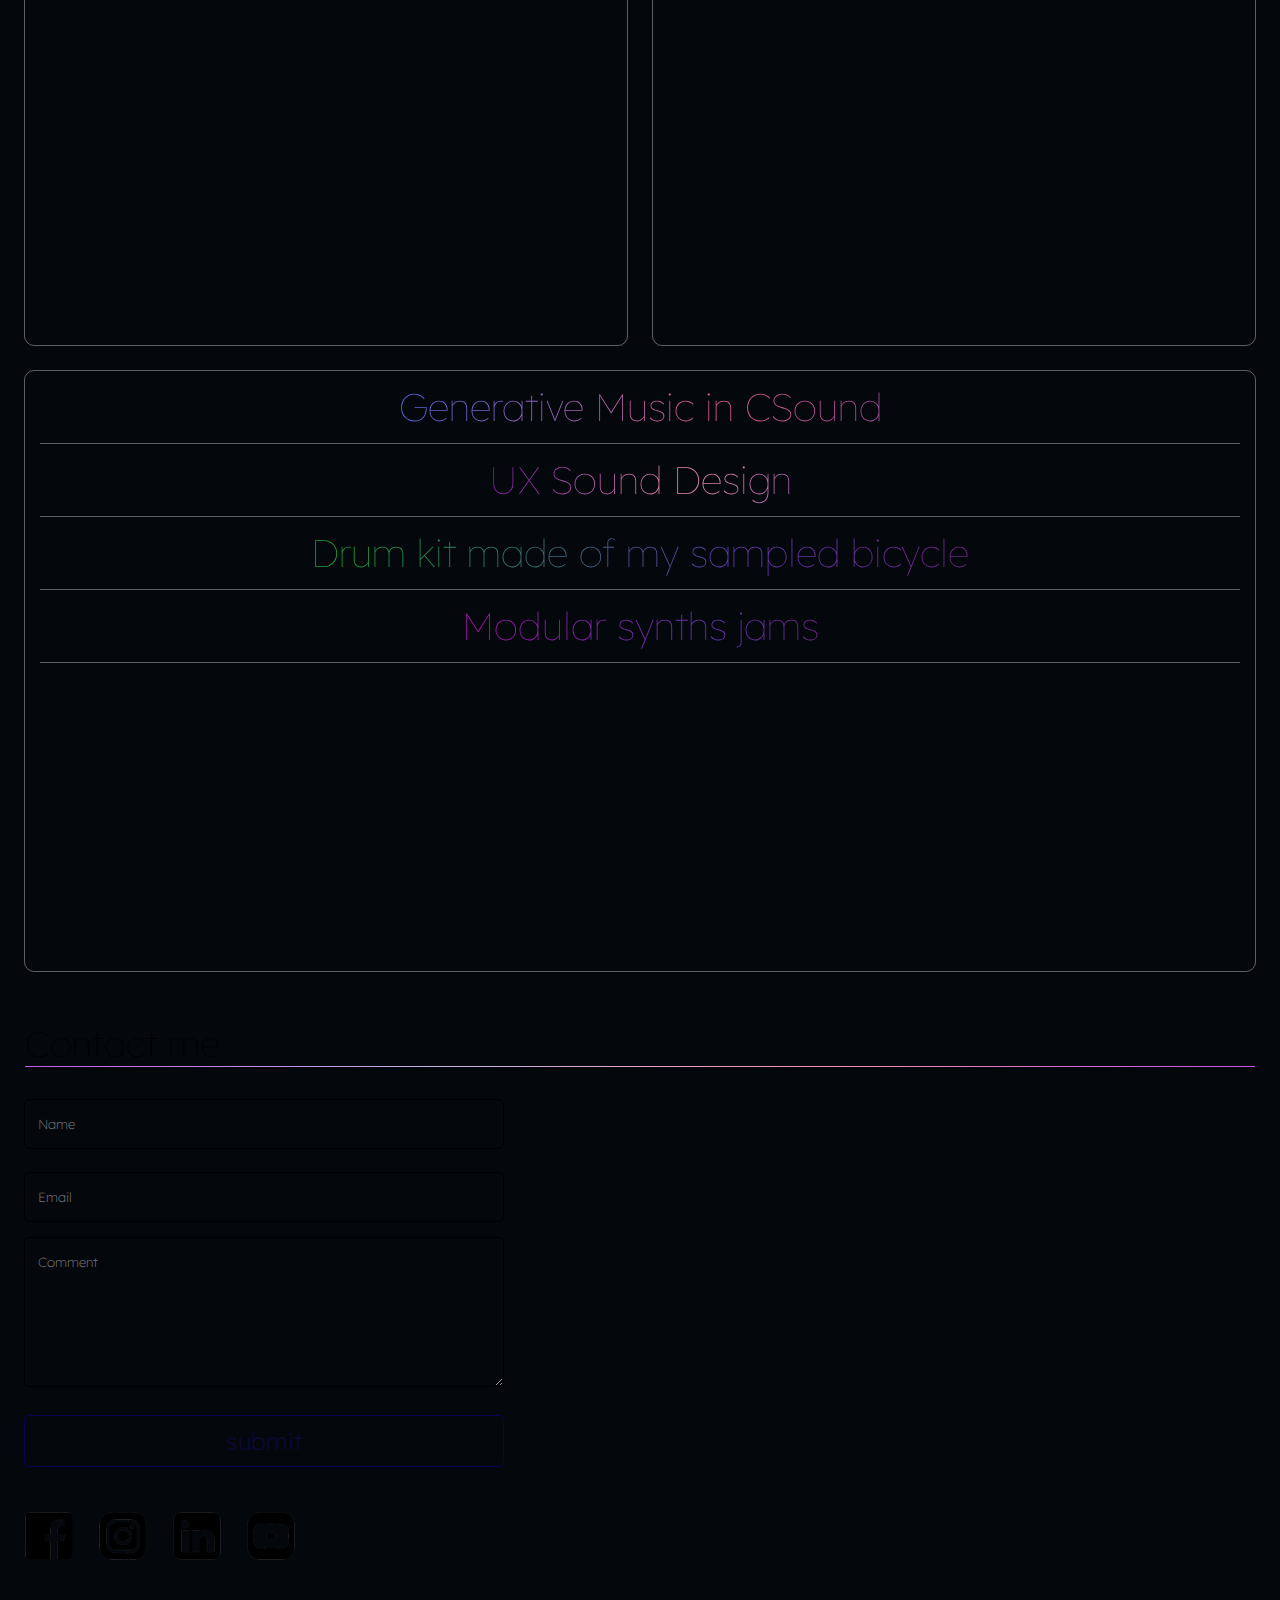
==== commit fc2dbbdc: "add ux page and more styles" ====
--- a/index.html
+++ b/index.html
@@ -159,9 +159,15 @@
           <div class="sound-box project-links">
             <ul>
               <li>
-                <a href="#" class="glowing-list-3"
+                <a
+                  href="https://ide.csound.com/editor/lmLHgV0qpqUUxLSvGETq"
+                  class="glowing-list-3"
+                  target="_blank"
                   >Generative Music in CSound</a
                 >
+              </li>
+              <li>
+                <a href="/ux.html" class="glowing-list-2">UX Sound Design</a>
               </li>
               <li>
                 <a href="/bike.html" class="glowing-list-4"
@@ -170,34 +176,33 @@
               </li>
               <li>
                 <a
-                  class="glowing-list-2"
+                  class="glowing-list-5"
                   href="https://www.youtube.com/playlist?list=PLnggjYkbmAYQJW-3J2xver7lKZX9fLEfj"
-                  >Me playing different modular synths</a
+                  target="_blank"
+                  >Modular synths jams</a
+                >
+              </li>
+              <li>
+                <iframe
+                  style="border: 0; width: 400px; height: 274px"
+                  src="https://bandcamp.com/EmbeddedPlayer/album=1348326211/size=large/bgcol=ffffff/linkcol=7137dc/artwork=small/transparent=true/"
+                  seamless
+                  ><a href="https://kseniia.bandcamp.com/album/ambient"
+                    >Ambient by Kseniia</a
+                  ></iframe
+                >
+
+                <iframe
+                  style="border: 0; width: 400px; height: 274px"
+                  src="https://bandcamp.com/EmbeddedPlayer/album=4063065433/size=large/bgcol=ffffff/linkcol=7137dc/artwork=small/transparent=true/"
+                  seamless
+                  ><a href="https://kseniia.bandcamp.com/album/microtonal"
+                    >Microtonal by Kseniia</a
+                  ></iframe
                 >
               </li>
             </ul>
           </div>
-        </div>
-
-        <div class="small-window">
-          <iframe
-            style="border: 0; width: 100%; height: 42px"
-            src="https://bandcamp.com/EmbeddedPlayer/album=1348326211/size=small/bgcol=ffffff/linkcol=333333/transparent=true/"
-            seamless
-            ><a href="https://kseniia.bandcamp.com/album/ambient"
-              >Ambient by Kseniia</a
-            ></iframe
-          >
-        </div>
-        <div class="small-window">
-          <iframe
-            style="border: 0; width: 100%; height: 42px"
-            src="https://bandcamp.com/EmbeddedPlayer/album=4063065433/size=small/bgcol=ffffff/linkcol=0687f5/transparent=true/"
-            seamless
-            ><a href="https://kseniia.bandcamp.com/album/microtonal"
-              >Microtonal by Kseniia</a
-            ></iframe
-          >
         </div>
       </div>
     </section>
@@ -252,17 +257,17 @@
         'https://script.google.com/macros/s/AKfycbyouAVLZcTY41y29EeH_TUGo6HLJcYutmgowFMXNfIaUEFsYMW_KA3SrArGA5l3G2U4/exec';
       const form = document.forms['submit-to-google-sheet'];
       const msg = document.getElementById('msg');
-      form.addEventListener('submit', (e) => {
+      form.addEventListener('submit', e => {
         e.preventDefault();
         fetch(scriptURL, { method: 'POST', body: new FormData(form) })
-          .then((response) => {
+          .then(response => {
             msg.innerHTML = 'Message Sent Successfully';
             setTimeout(function () {
               msg.innerHTML = '';
             }, 5000);
             form.reset();
           })
-          .catch((error) => console.error('Error!', error.message));
+          .catch(error => console.error('Error!', error.message));
       });
     </script>
   </body>
--- a/styles.css
+++ b/styles.css
@@ -219,7 +219,21 @@
     rgb(20, 173, 50),
     rgb(103, 58, 183),
     rgb(131, 21, 89),
-    rgb(31, 202, 53)
+    rgb(20, 173, 50)
+  );
+  background-size: 200%;
+  background-clip: text;
+  -webkit-background-clip: text;
+  -webkit-text-fill-color: transparent;
+}
+.glowing-list-5 {
+  animation: moveRight 3s linear infinite;
+  background: linear-gradient(
+    to right,
+    rgb(173, 20, 173),
+    rgb(103, 58, 183),
+    rgb(131, 21, 89),
+    rgb(202, 31, 139)
   );
   background-size: 200%;
   background-clip: text;
@@ -303,7 +317,9 @@
   padding: 4px;
   font-size: 1.2rem;
 }
-
+#sound h2 {
+  color: #f3d0fc;
+}
 #sound h3 {
   font-size: 1.5rem;
   padding-bottom: 10px;
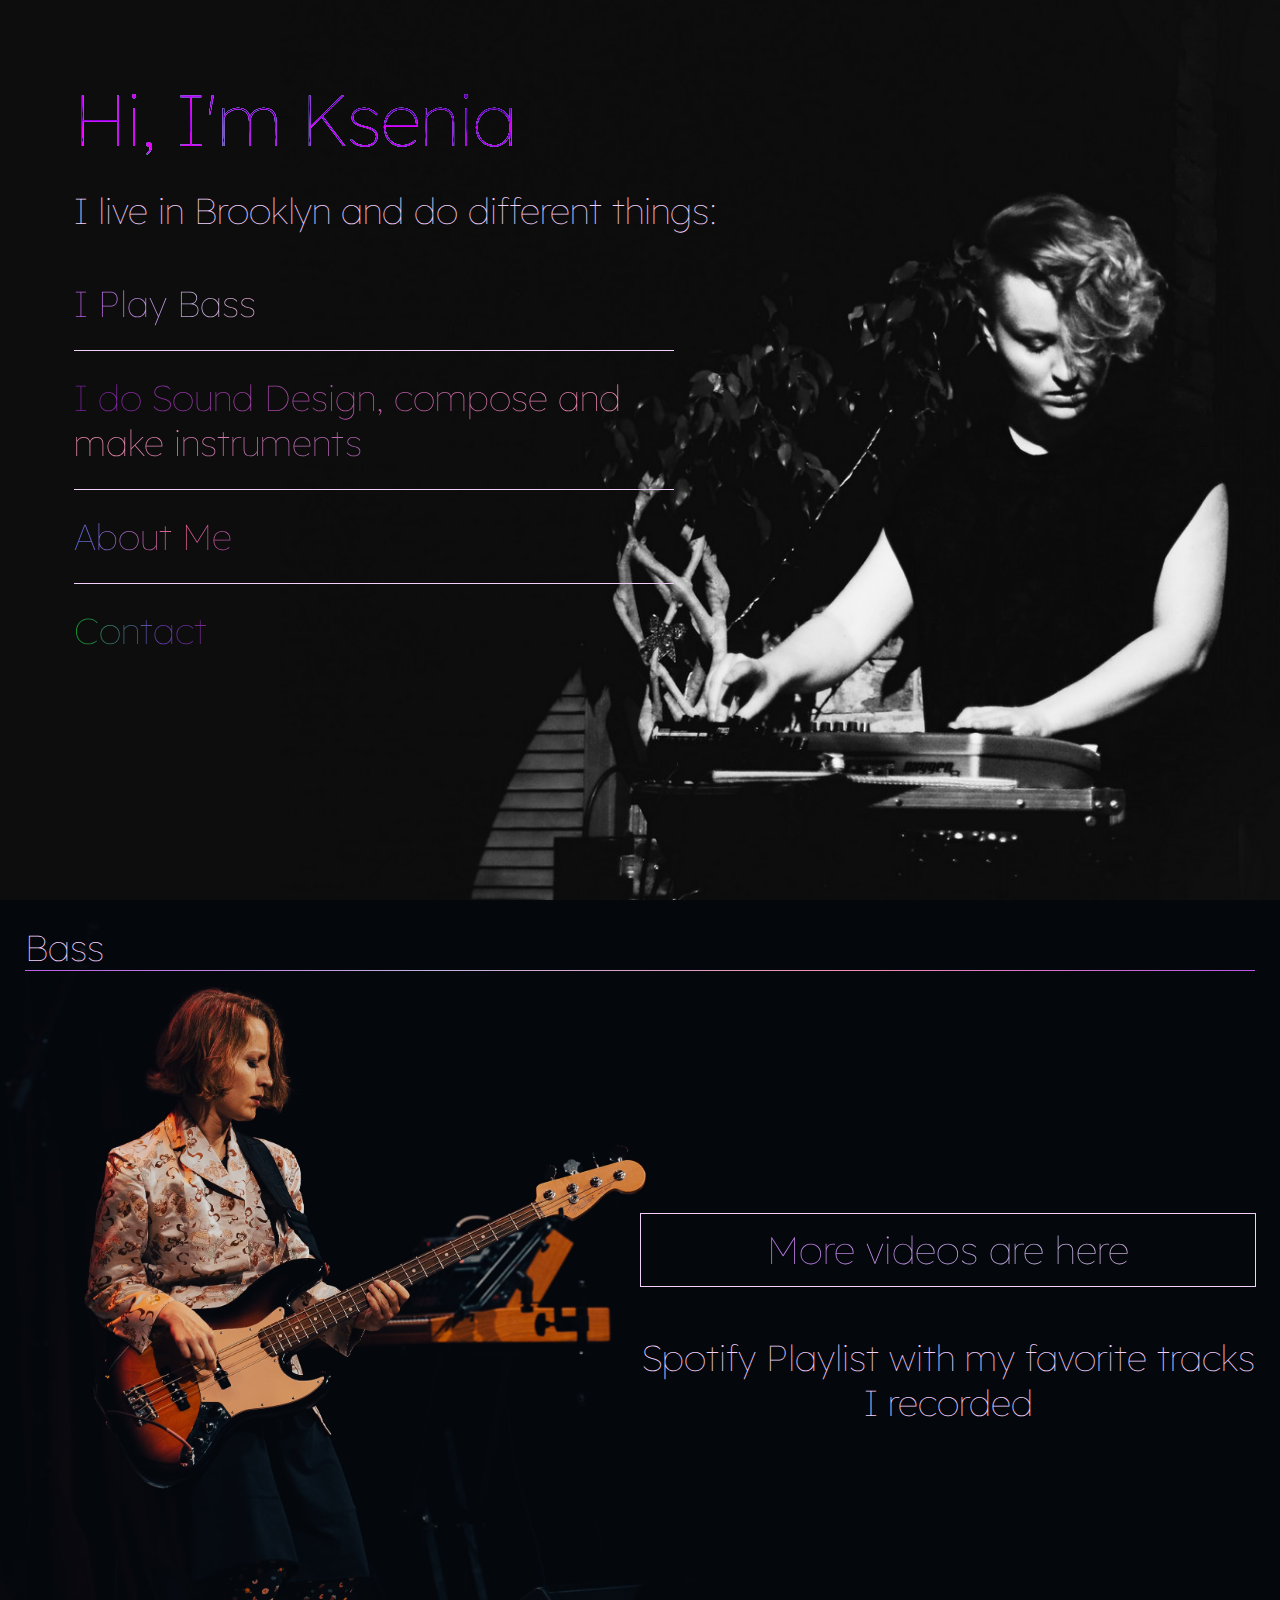
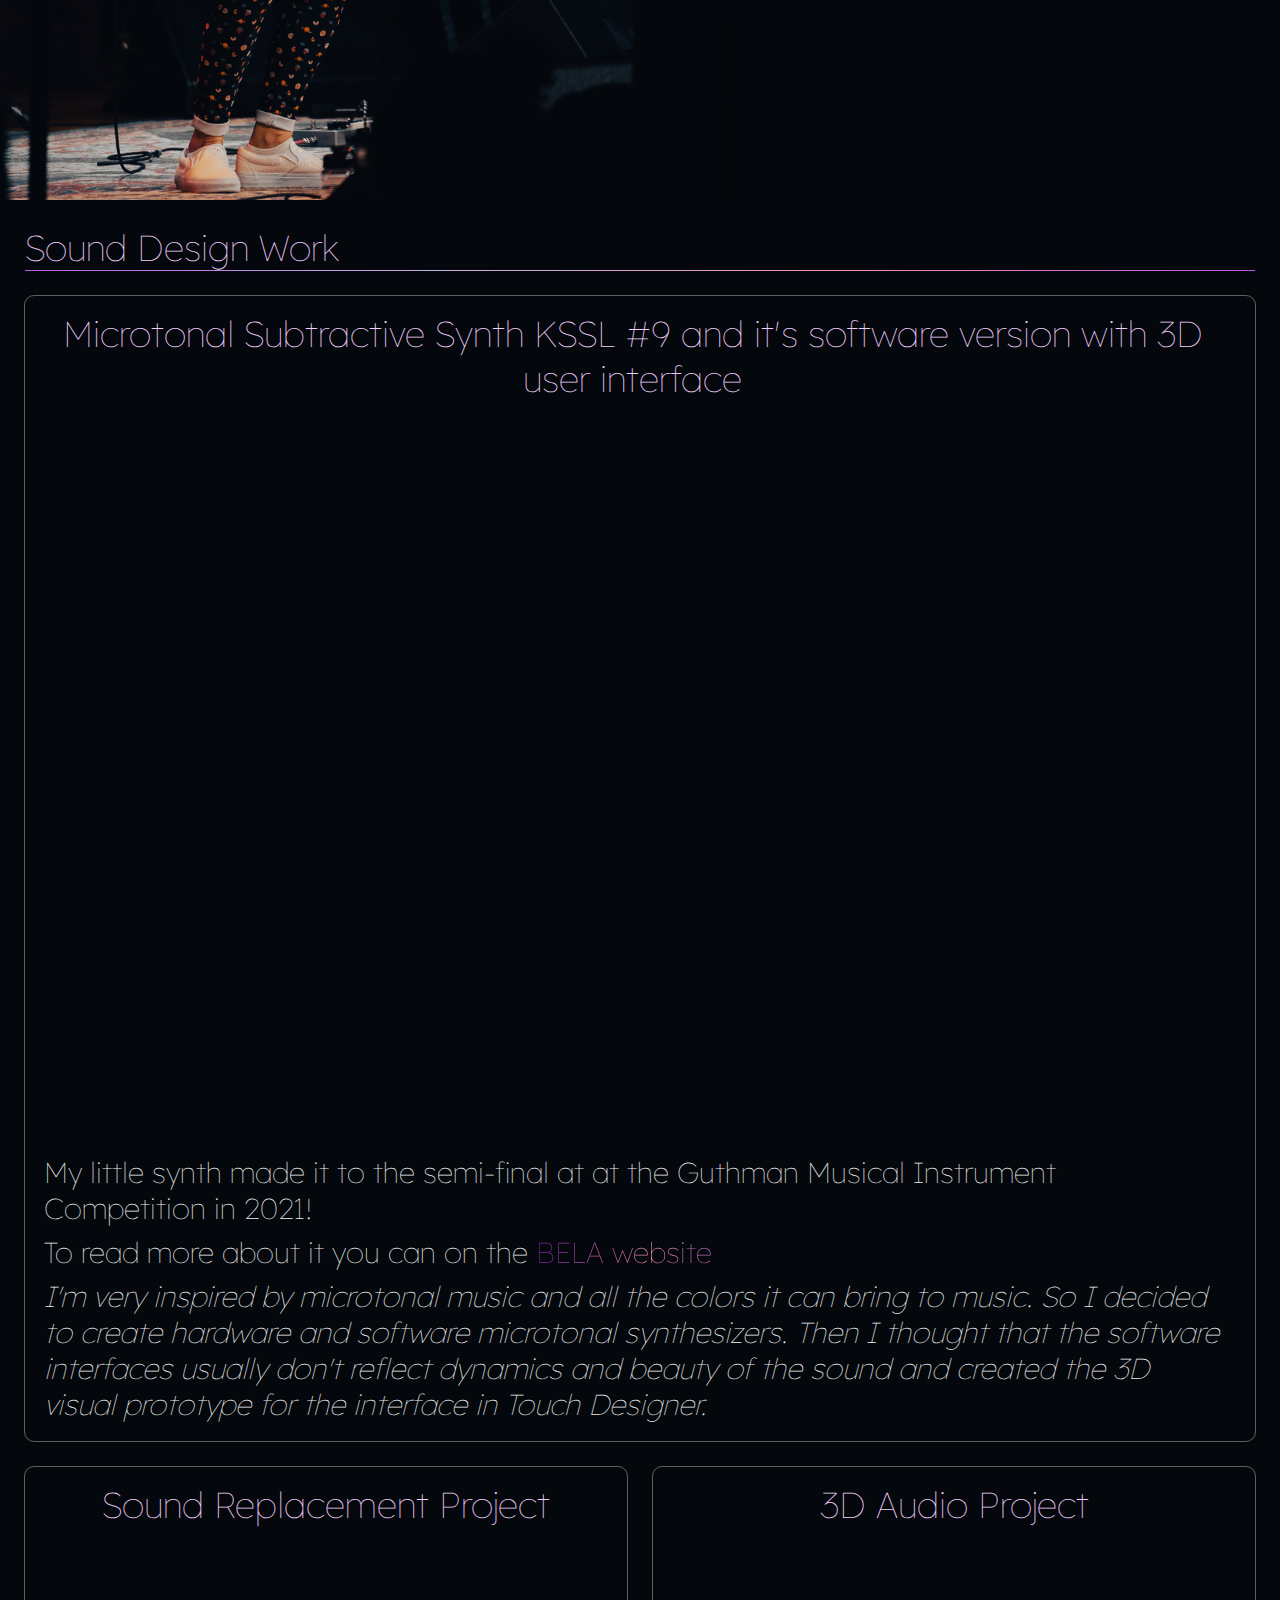
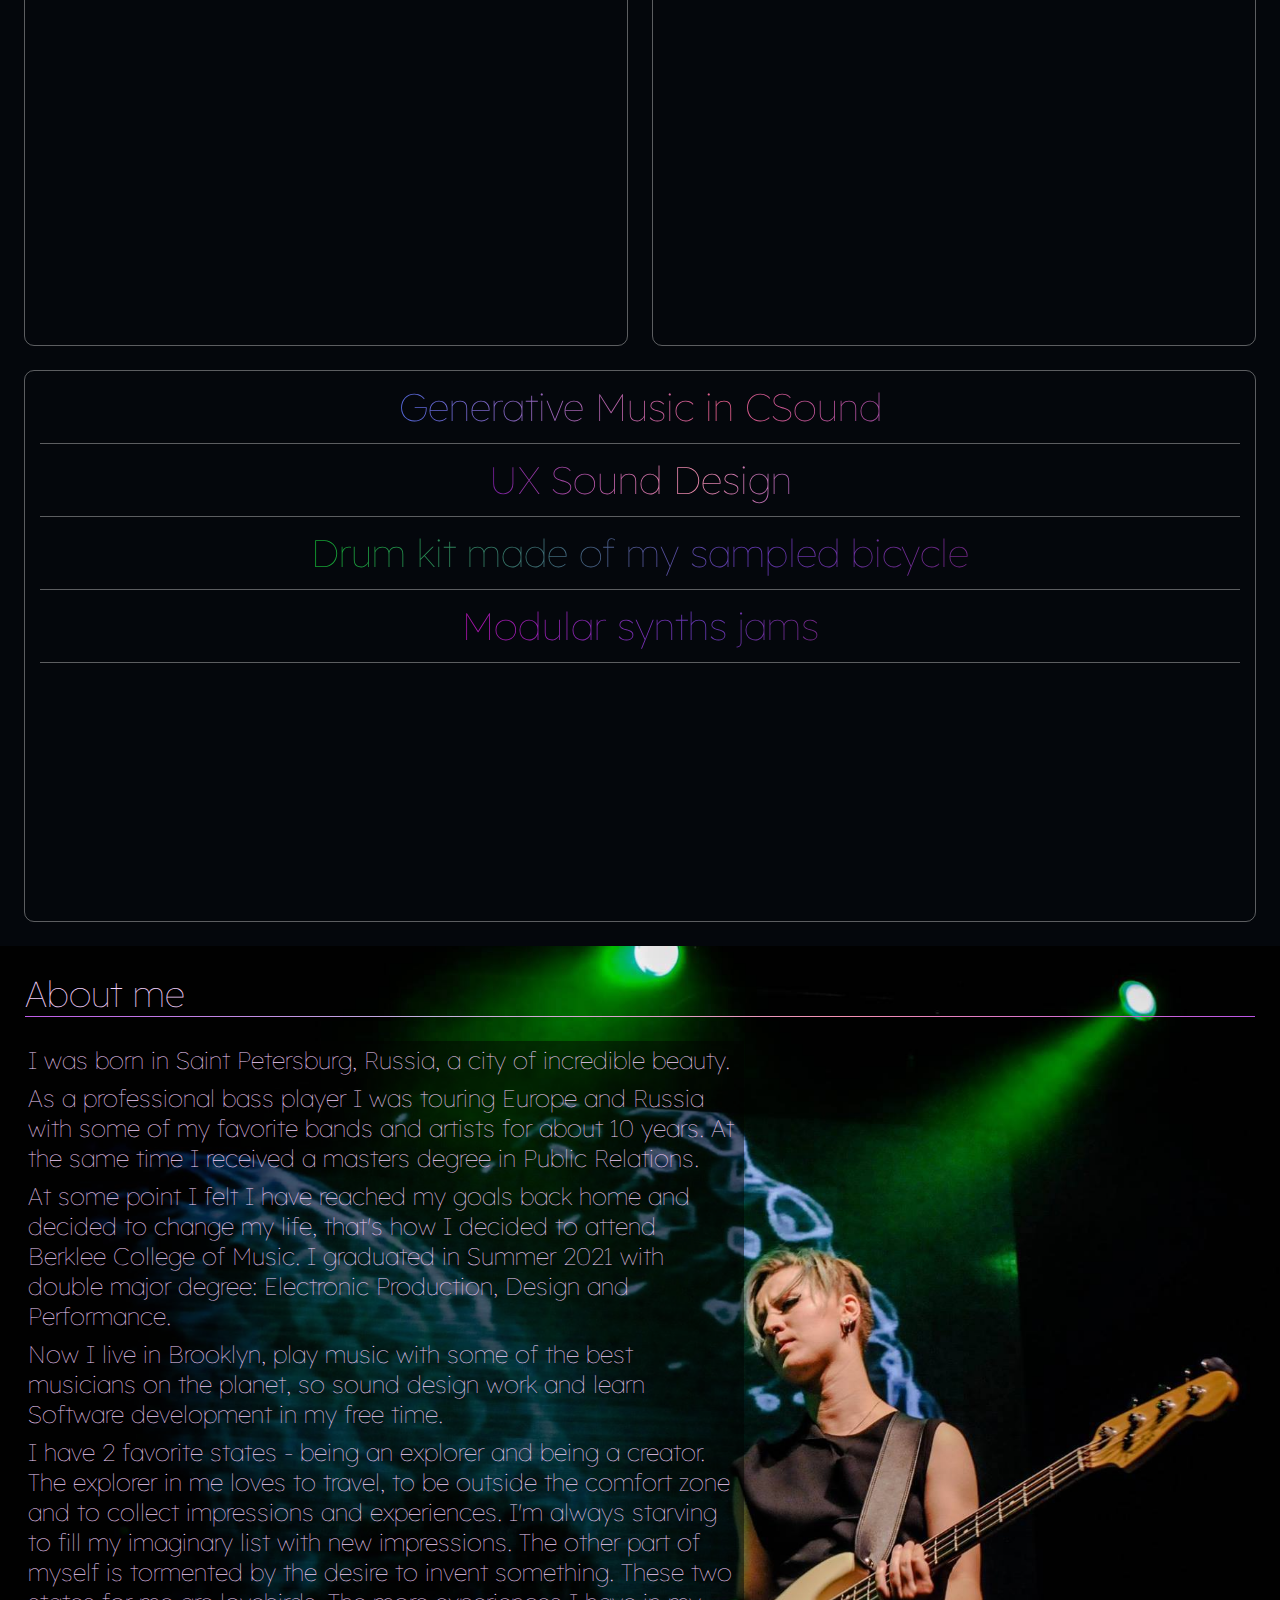
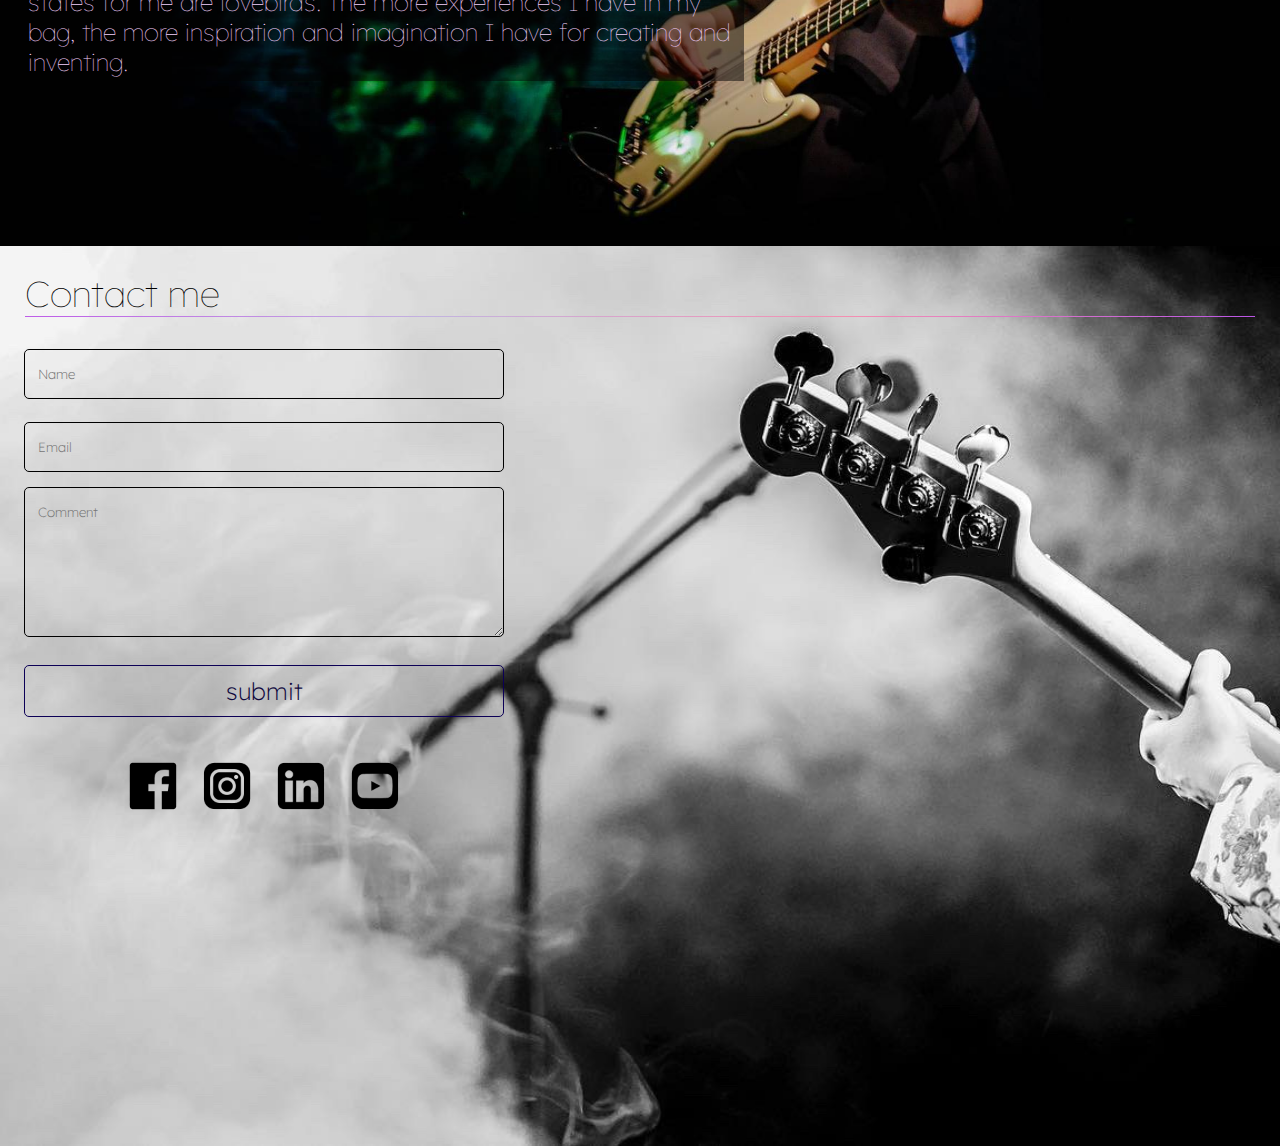
==== commit 2956a8eb: "add about" ====
--- a/index.html
+++ b/index.html
@@ -184,7 +184,7 @@
               </li>
               <li>
                 <iframe
-                  style="border: 0; width: 400px; height: 274px"
+                  style="border: 0; width: auto; height: 224px"
                   src="https://bandcamp.com/EmbeddedPlayer/album=1348326211/size=large/bgcol=ffffff/linkcol=7137dc/artwork=small/transparent=true/"
                   seamless
                   ><a href="https://kseniia.bandcamp.com/album/ambient"
@@ -193,7 +193,7 @@
                 >
 
                 <iframe
-                  style="border: 0; width: 400px; height: 274px"
+                  style="border: 0; width: auto; height: 224px"
                   src="https://bandcamp.com/EmbeddedPlayer/album=4063065433/size=large/bgcol=ffffff/linkcol=7137dc/artwork=small/transparent=true/"
                   seamless
                   ><a href="https://kseniia.bandcamp.com/album/microtonal"
@@ -205,6 +205,38 @@
           </div>
         </div>
       </div>
+    </section>
+    <section id="about">
+      <h2>About me</h2>
+
+      <p>
+        I was born in Saint Petersburg, Russia, a city of incredible beauty.
+      </p>
+      <p>
+        As a professional bass player I was touring Europe and Russia with some
+        of my favorite bands and artists for about 10 years. At the same time I
+        received a masters degree in Public Relations.
+      </p>
+      <p>
+        At some point I felt I have reached my goals back home and decided to
+        change my life, that's how I decided to attend Berklee College of Music.
+        I graduated in Summer 2021 with double major degree: Electronic
+        Production, Design and Performance.
+      </p>
+      <p>
+        Now I live in Brooklyn, play music with some of the best musicians on
+        the planet, so sound design work and learn Software development in my
+        free time.
+      </p>
+      <p>
+        I have 2 favorite states - being an explorer and being a creator. The
+        explorer in me loves to travel, to be outside the comfort zone and to
+        collect impressions and experiences. I'm always starving to fill my
+        imaginary list with new impressions. The other part of myself is
+        tormented by the desire to invent something. These two states for me are
+        lovebirds. The more experiences I have in my bag, the more inspiration
+        and imagination I have for creating and inventing.
+      </p>
     </section>
 
     <section id="contact">
@@ -237,16 +269,19 @@
         <h3 id="msg"></h3>
 
         <div class="social-links">
-          <a href="https://www.facebook.com/ksenia.vasilyeva.3">
+          <a href="https://www.facebook.com/ksenia.vasilyeva.3" target="_blank">
             <img src="assets/fb.png" alt="facebook"
           /></a>
-          <a href="https://www.instagram.com/mrs.esper/">
+          <a href="https://www.instagram.com/mrs.esper/" target="_blank">
             <img src="assets/ig.png" alt="instagram"
           /></a>
-          <a href="https://www.linkedin.com/in/ksenia-vasileva/">
+          <a
+            href="https://www.linkedin.com/in/ksenia-vasileva/"
+            target="_blank"
+          >
             <img src="assets/li.png" alt="linkedin"
           /></a>
-          <a href="https://www.youtube.com/@KsuBass/videos">
+          <a href="https://www.youtube.com/@KsuBass/videos" target="_blank">
             <img src="assets/yt.png" alt="youtube"
           /></a>
         </div>
--- a/styles.css
+++ b/styles.css
@@ -115,7 +115,7 @@
 #intro::before {
   background-image: url('/assets/bg.jpg');
   background-position: right bottom;
-  background-size: min(120%, 1200px);
+  background-size: min(120%, 1000px);
   color: #f3d0fc;
   transition: background-position 1s;
 }
@@ -248,7 +248,7 @@
 
 #bass::before {
   background-size: contain;
-  background-position: -80px 20px;
+  background-position: 0px 20px;
   background-image: url('/assets/bg2.jpg');
   color: rgb(240, 240, 240);
 }
@@ -367,13 +367,26 @@
 }
 /* Contact Section */
 
-#contact {
+#about::before {
+  background-image: url('/assets/bg3.jpg');
+  background-size: min(120%, 1200px);
+  background-position: right bottom;
+  z-index: -1;
+  background-color: rgba(1, 1, 1, 255);
+}
+#about p {
+  max-width: 48ch;
+  font-size: 24px;
+  background-color: rgba(1, 1, 1, 0.5);
+  /* border-radius: 20px; */
+}
+#contact::before {
   background-color: rgba(4, 7, 12, 255);
   background-image: url('/assets/bg_contact.JPG');
-  background-position: right 0px bottom 0px;
-  background-attachment: fixed;
-  background-size: cover;
-  background-repeat: no-repeat;
+  /* background-position: right 0px bottom 0px; */
+  /* background-attachment: fixed; */
+  /* background-size: contain; */
+  /* background-repeat: repeat; */
   color: rgb(240, 240, 240);
 }
 
@@ -442,6 +455,8 @@
 .social-links {
   display: flex;
   gap: 1rem;
+  max-width: 20ch;
+  justify-content: center;
 }
 .social-links img {
   height: 50px;
@@ -462,17 +477,25 @@
     align-self: flex-end;
     max-width: calc(500px - 2rem);
   }
+  #bass::before {
+    background-position: -80px 20px;
+  }
 }
 
 @media screen and (min-width: 1000px) {
   :root {
     font-size: calc(1.5 * var(--base-font-size));
   }
+  #intro .content {
+    margin: 50px;
+  }
 
   #bass .content {
     max-width: 50%;
   }
-
+  #bass::before {
+    background-position: 0px 20px;
+  }
   #bass .videos {
     display: flex;
     gap: 0.5rem;
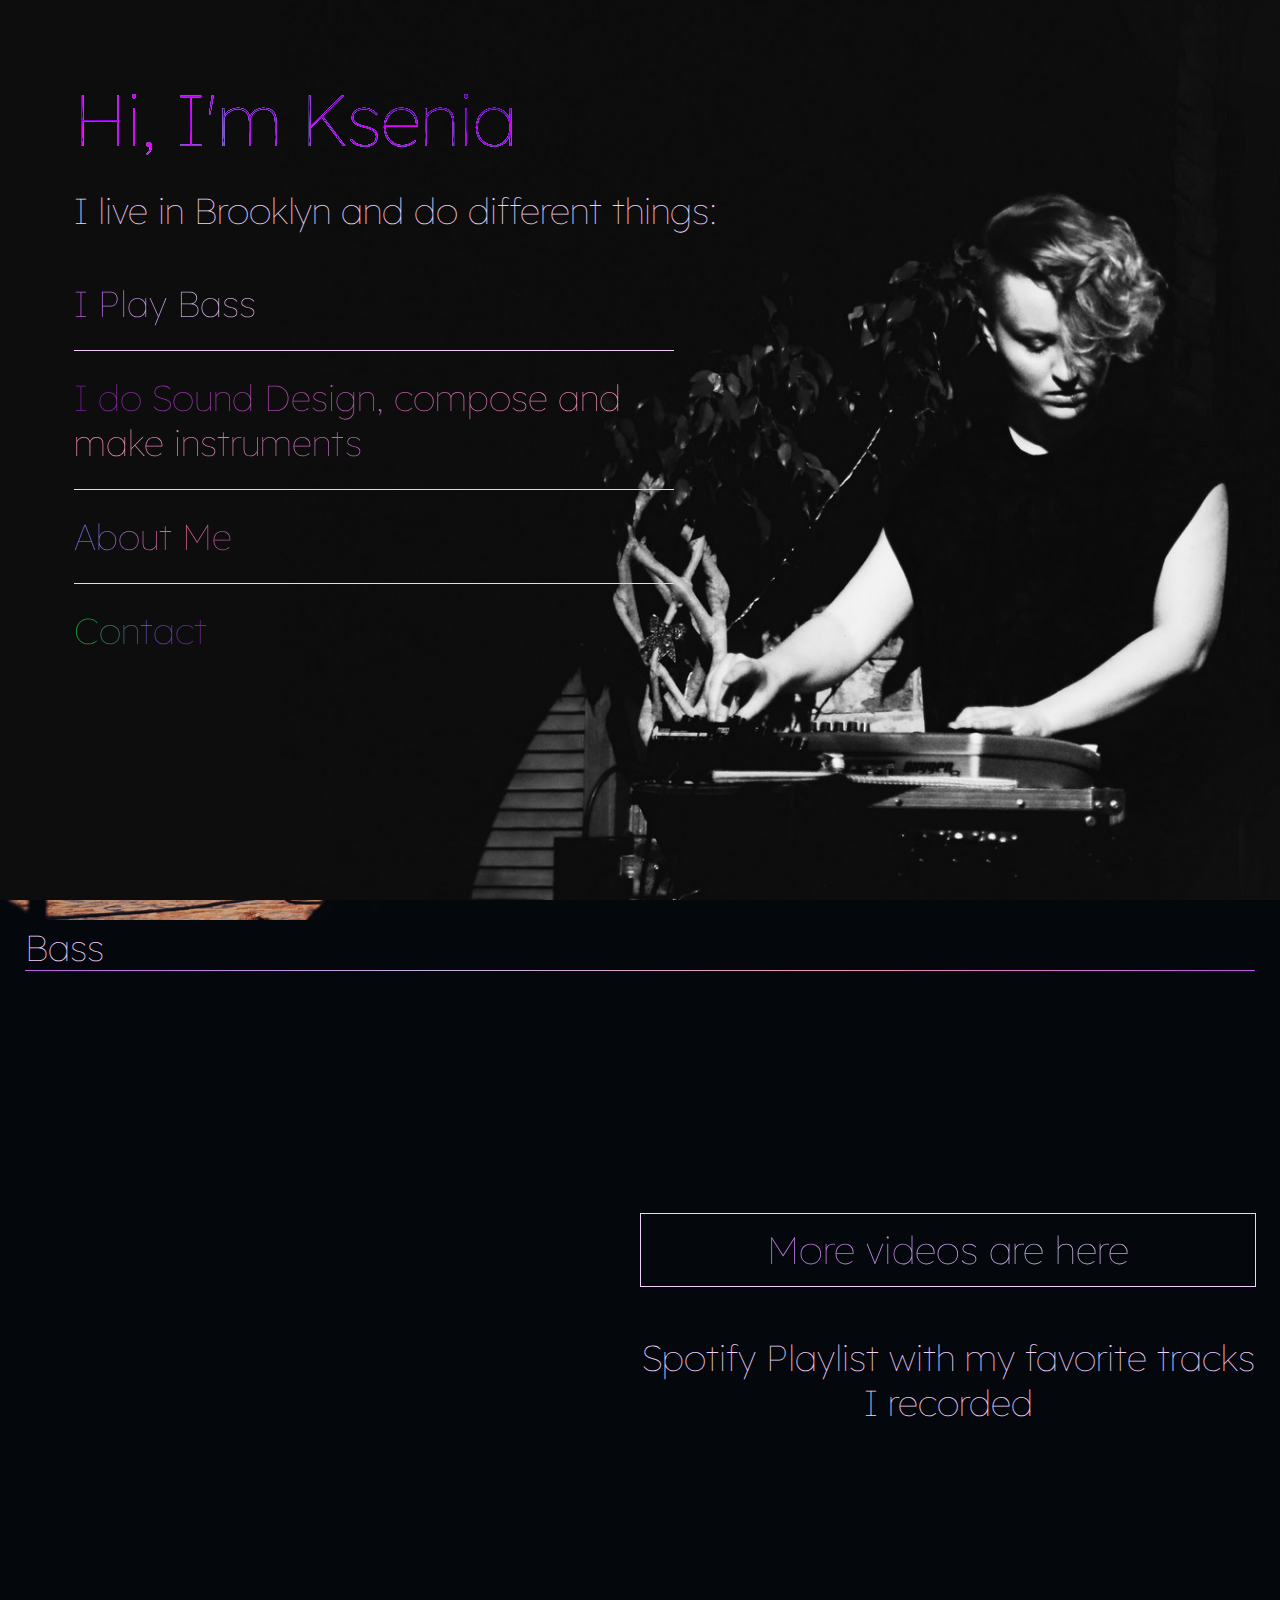
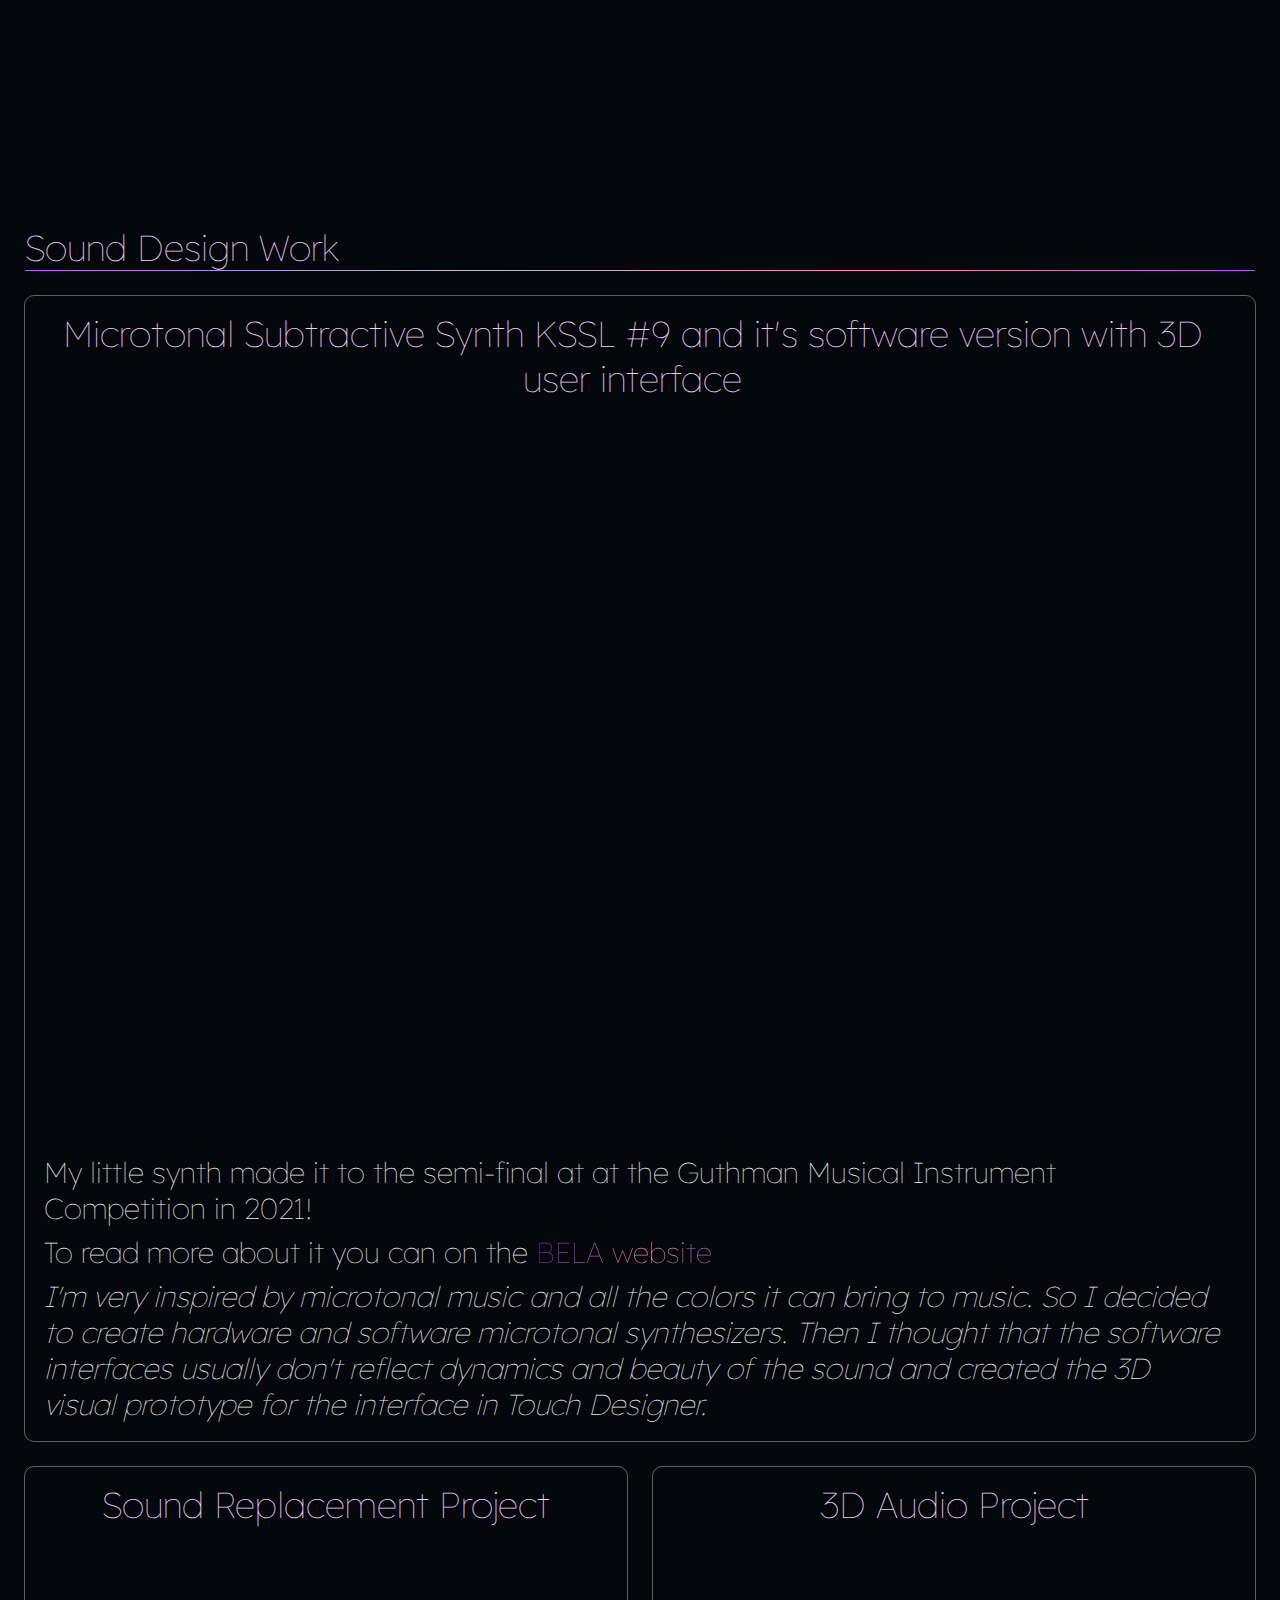
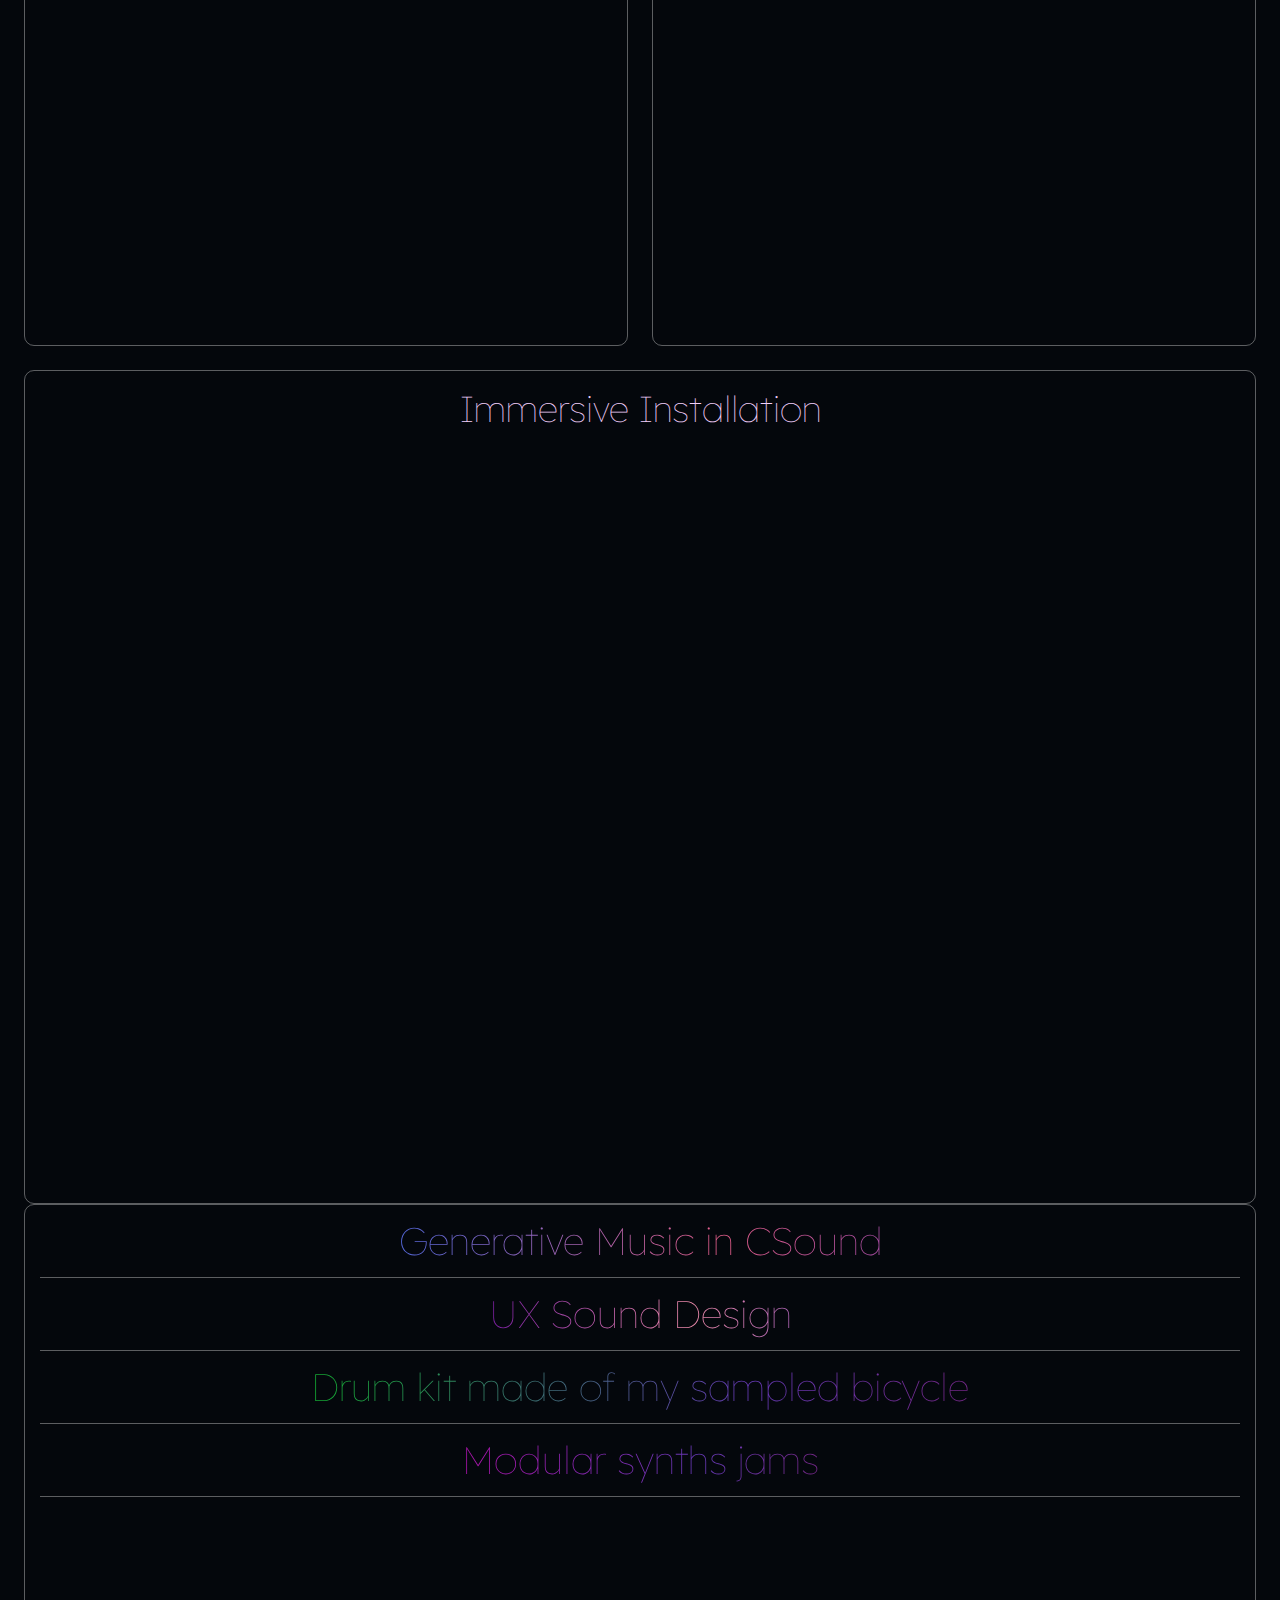
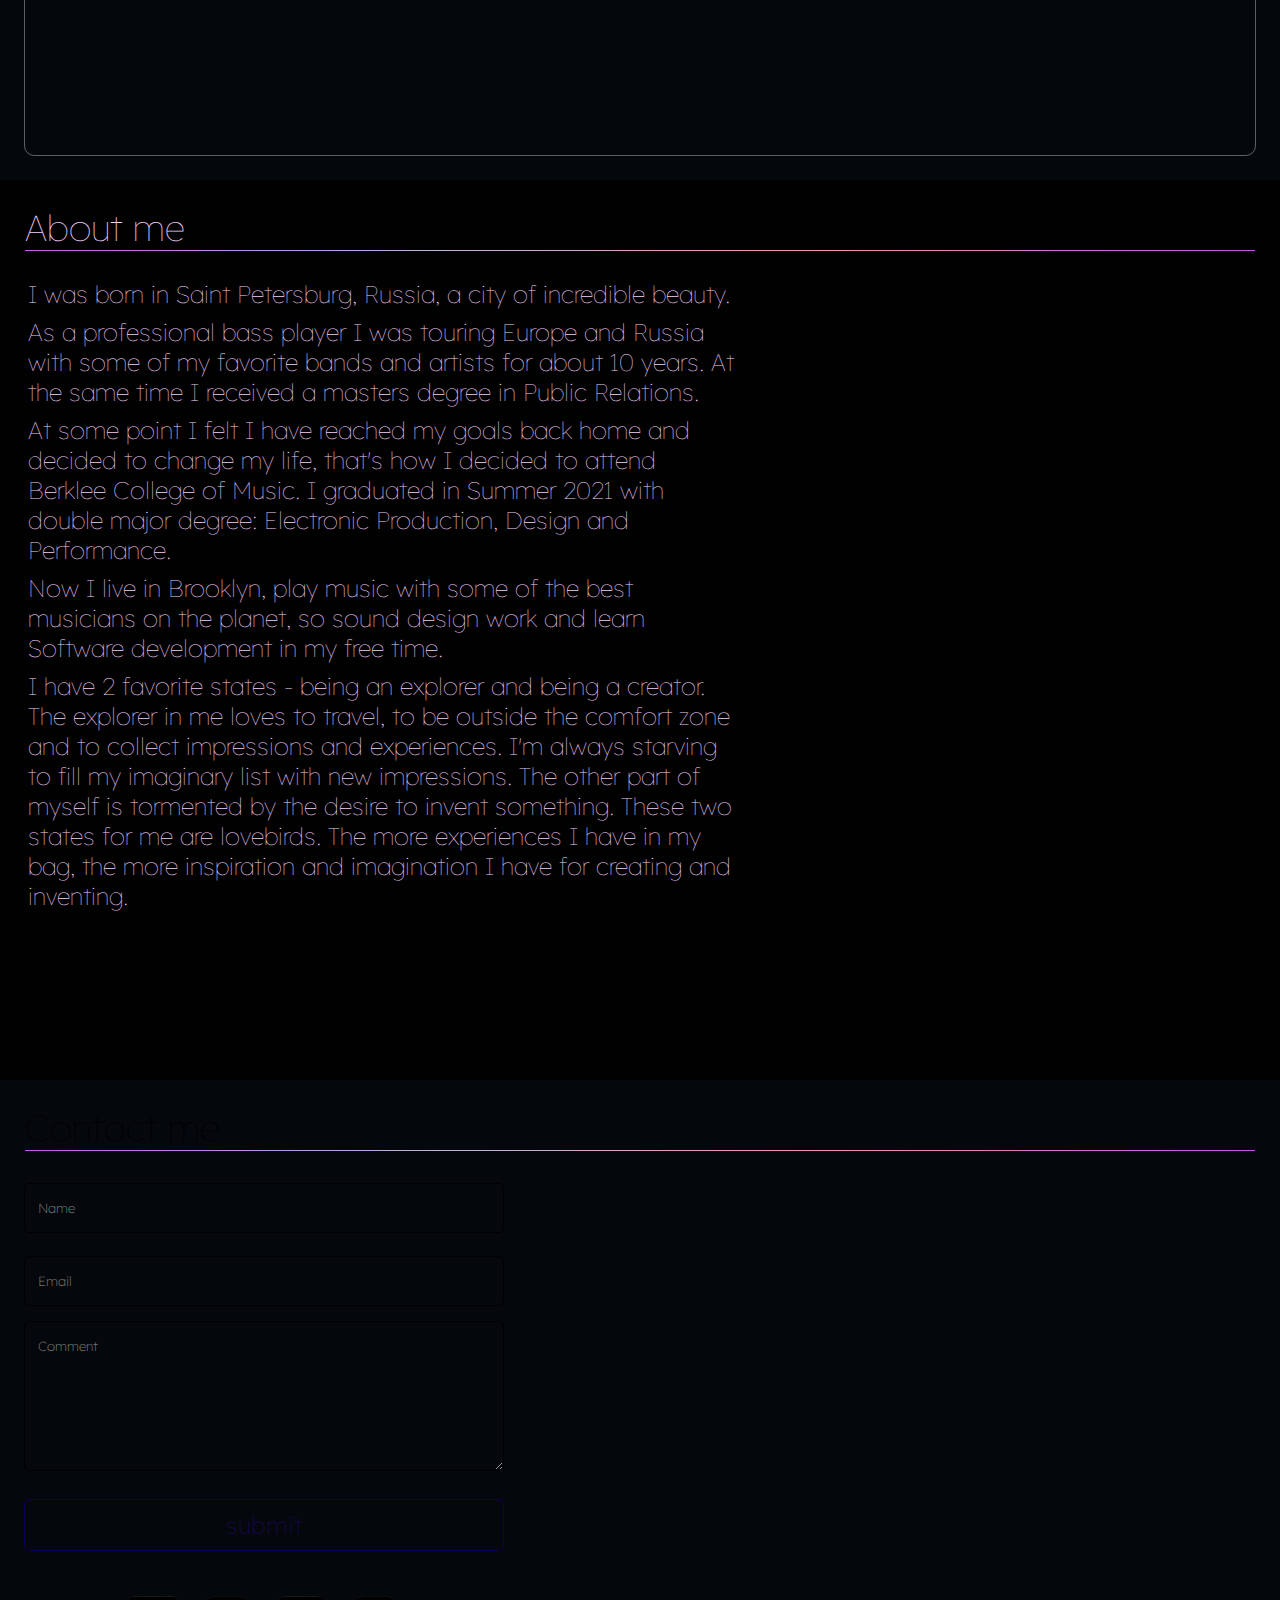
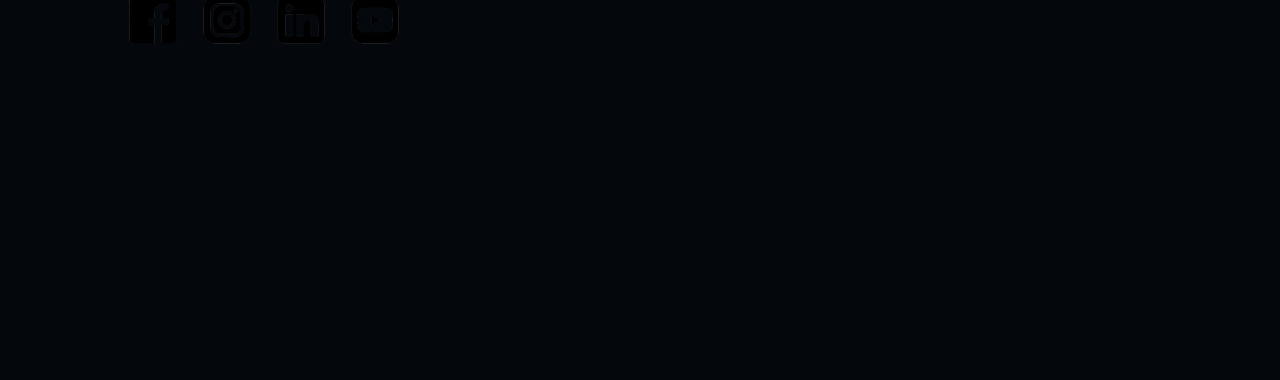
==== commit 694a3fd8: "add installation" ====
--- a/index.html
+++ b/index.html
@@ -127,6 +127,7 @@
               </p>
             </div>
           </div>
+
           <div class="project-video sound-replacement sound-box">
             <h3>Sound Replacement Project</h3>
             <div>
@@ -141,6 +142,7 @@
               </div>
             </div>
           </div>
+
           <div class="project-video audio3d sound-box">
             <h3>3D Audio Project</h3>
 
@@ -156,53 +158,69 @@
               </div>
             </div>
           </div>
-          <div class="sound-box project-links">
-            <ul>
-              <li>
-                <a
-                  href="https://ide.csound.com/editor/lmLHgV0qpqUUxLSvGETq"
-                  class="glowing-list-3"
-                  target="_blank"
-                  >Generative Music in CSound</a
-                >
-              </li>
-              <li>
-                <a href="/ux.html" class="glowing-list-2">UX Sound Design</a>
-              </li>
-              <li>
-                <a href="/bike.html" class="glowing-list-4"
-                  >Drum kit made of my sampled bicycle</a
-                >
-              </li>
-              <li>
-                <a
-                  class="glowing-list-5"
-                  href="https://www.youtube.com/playlist?list=PLnggjYkbmAYQJW-3J2xver7lKZX9fLEfj"
-                  target="_blank"
-                  >Modular synths jams</a
-                >
-              </li>
-              <li>
+          <div class="project-video audio3d sound-box">
+            <h3>Immersive Installation</h3>
+
+            <div>
+              <div class="iframe-aspect-ratio">
                 <iframe
-                  style="border: 0; width: auto; height: 224px"
-                  src="https://bandcamp.com/EmbeddedPlayer/album=1348326211/size=large/bgcol=ffffff/linkcol=7137dc/artwork=small/transparent=true/"
-                  seamless
-                  ><a href="https://kseniia.bandcamp.com/album/ambient"
-                    >Ambient by Kseniia</a
-                  ></iframe
-                >
-
-                <iframe
-                  style="border: 0; width: auto; height: 224px"
-                  src="https://bandcamp.com/EmbeddedPlayer/album=4063065433/size=large/bgcol=ffffff/linkcol=7137dc/artwork=small/transparent=true/"
-                  seamless
-                  ><a href="https://kseniia.bandcamp.com/album/microtonal"
-                    >Microtonal by Kseniia</a
-                  ></iframe
-                >
-              </li>
-            </ul>
-          </div>
+                  src="https://www.youtube.com/embed/wxC5nutnEyA?si=jpNL74Nh851uAXLO"
+                  title="YouTube video player"
+                  frameborder="0"
+                  allow="accelerometer; autoplay; clipboard-write; encrypted-media; gyroscope; picture-in-picture; web-share"
+                  allowfullscreen
+                ></iframe>
+              </div>
+            </div>
+          </div>
+        </div>
+
+        <div class="sound-box project-links">
+          <ul>
+            <li>
+              <a
+                href="https://ide.csound.com/editor/lmLHgV0qpqUUxLSvGETq"
+                class="glowing-list-3"
+                target="_blank"
+                >Generative Music in CSound</a
+              >
+            </li>
+            <li>
+              <a href="/ux.html" class="glowing-list-2">UX Sound Design</a>
+            </li>
+            <li>
+              <a href="/bike.html" class="glowing-list-4"
+                >Drum kit made of my sampled bicycle</a
+              >
+            </li>
+            <li>
+              <a
+                class="glowing-list-5"
+                href="https://www.youtube.com/playlist?list=PLnggjYkbmAYQJW-3J2xver7lKZX9fLEfj"
+                target="_blank"
+                >Modular synths jams</a
+              >
+            </li>
+            <li>
+              <iframe
+                style="border: 0; width: auto; height: 224px"
+                src="https://bandcamp.com/EmbeddedPlayer/album=1348326211/size=large/bgcol=ffffff/linkcol=7137dc/artwork=small/transparent=true/"
+                seamless
+                ><a href="https://kseniia.bandcamp.com/album/ambient"
+                  >Ambient by Kseniia</a
+                ></iframe
+              >
+
+              <iframe
+                style="border: 0; width: auto; height: 224px"
+                src="https://bandcamp.com/EmbeddedPlayer/album=4063065433/size=large/bgcol=ffffff/linkcol=7137dc/artwork=small/transparent=true/"
+                seamless
+                ><a href="https://kseniia.bandcamp.com/album/microtonal"
+                  >Microtonal by Kseniia</a
+                ></iframe
+              >
+            </li>
+          </ul>
         </div>
       </div>
     </section>
--- a/styles.css
+++ b/styles.css
@@ -486,6 +486,9 @@
   :root {
     font-size: calc(1.5 * var(--base-font-size));
   }
+  section::before {
+    background-attachment: fixed;
+  }
   #intro .content {
     margin: 50px;
   }
